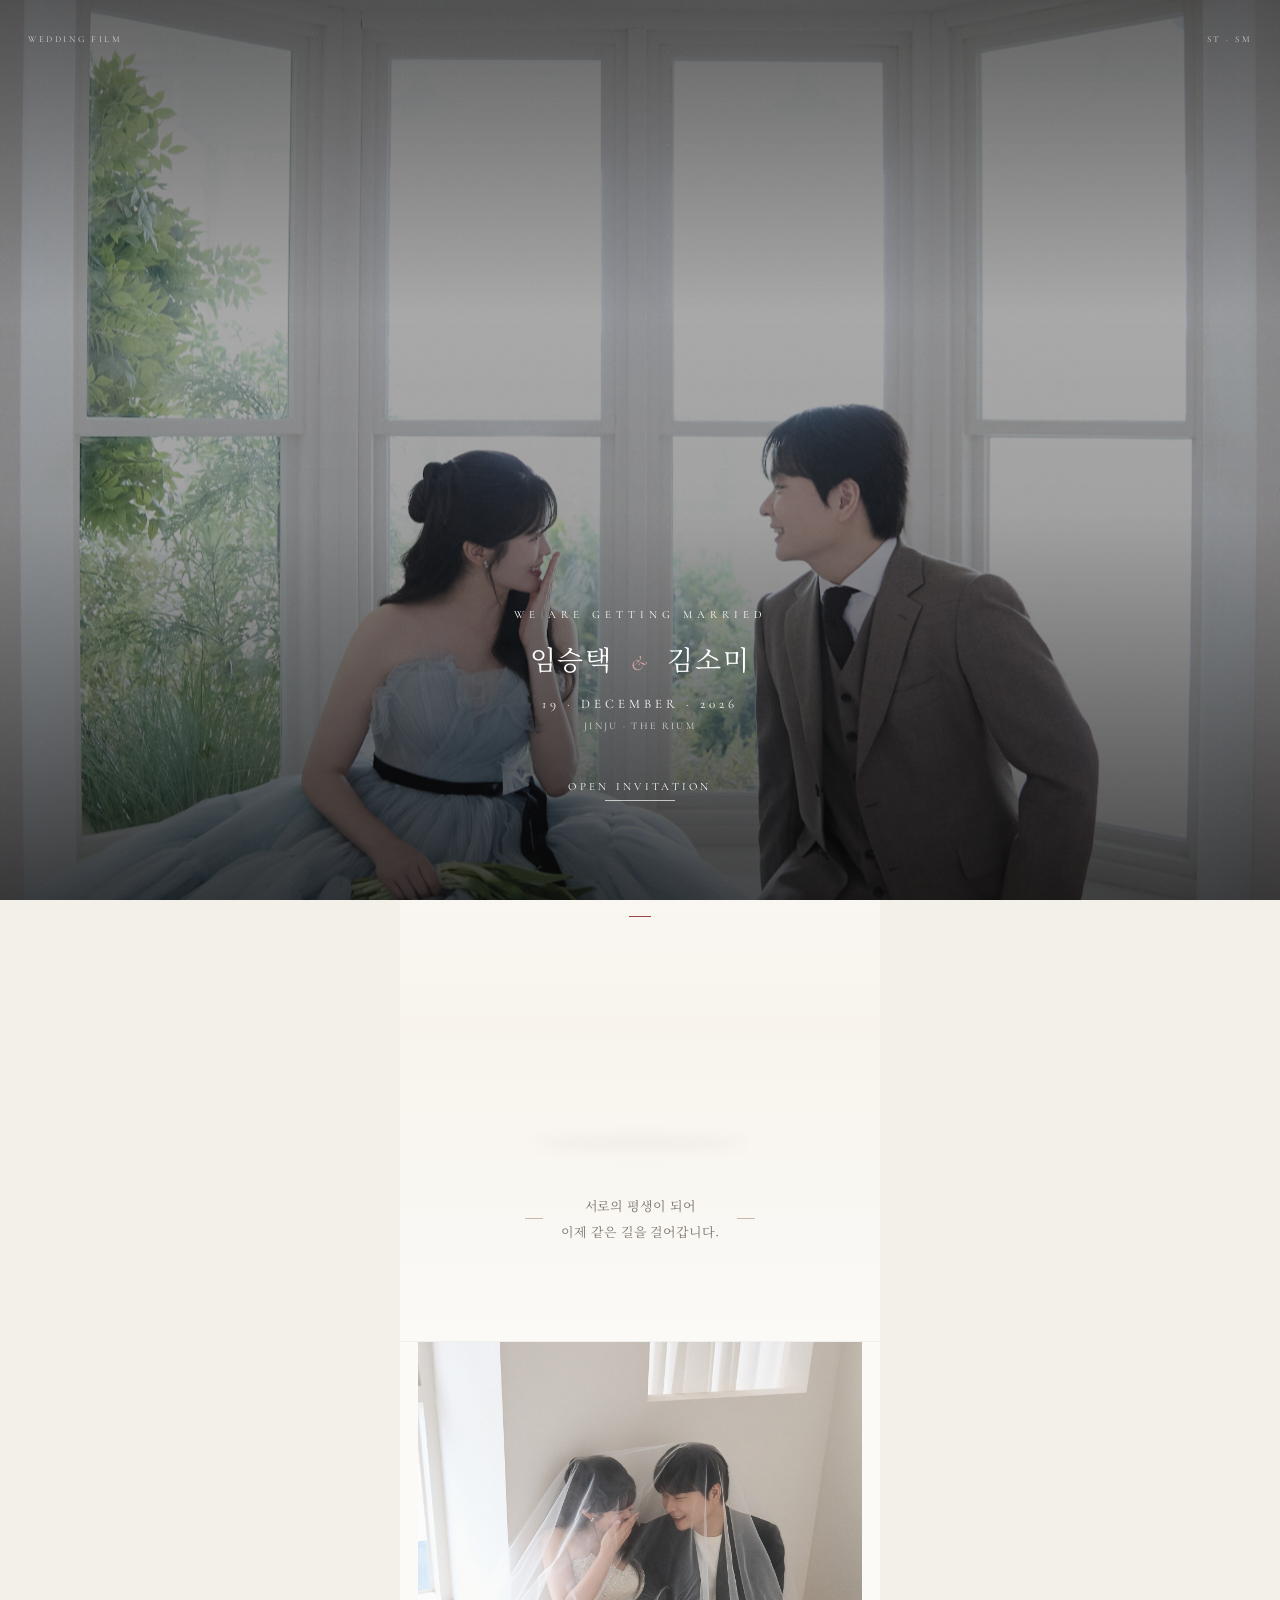
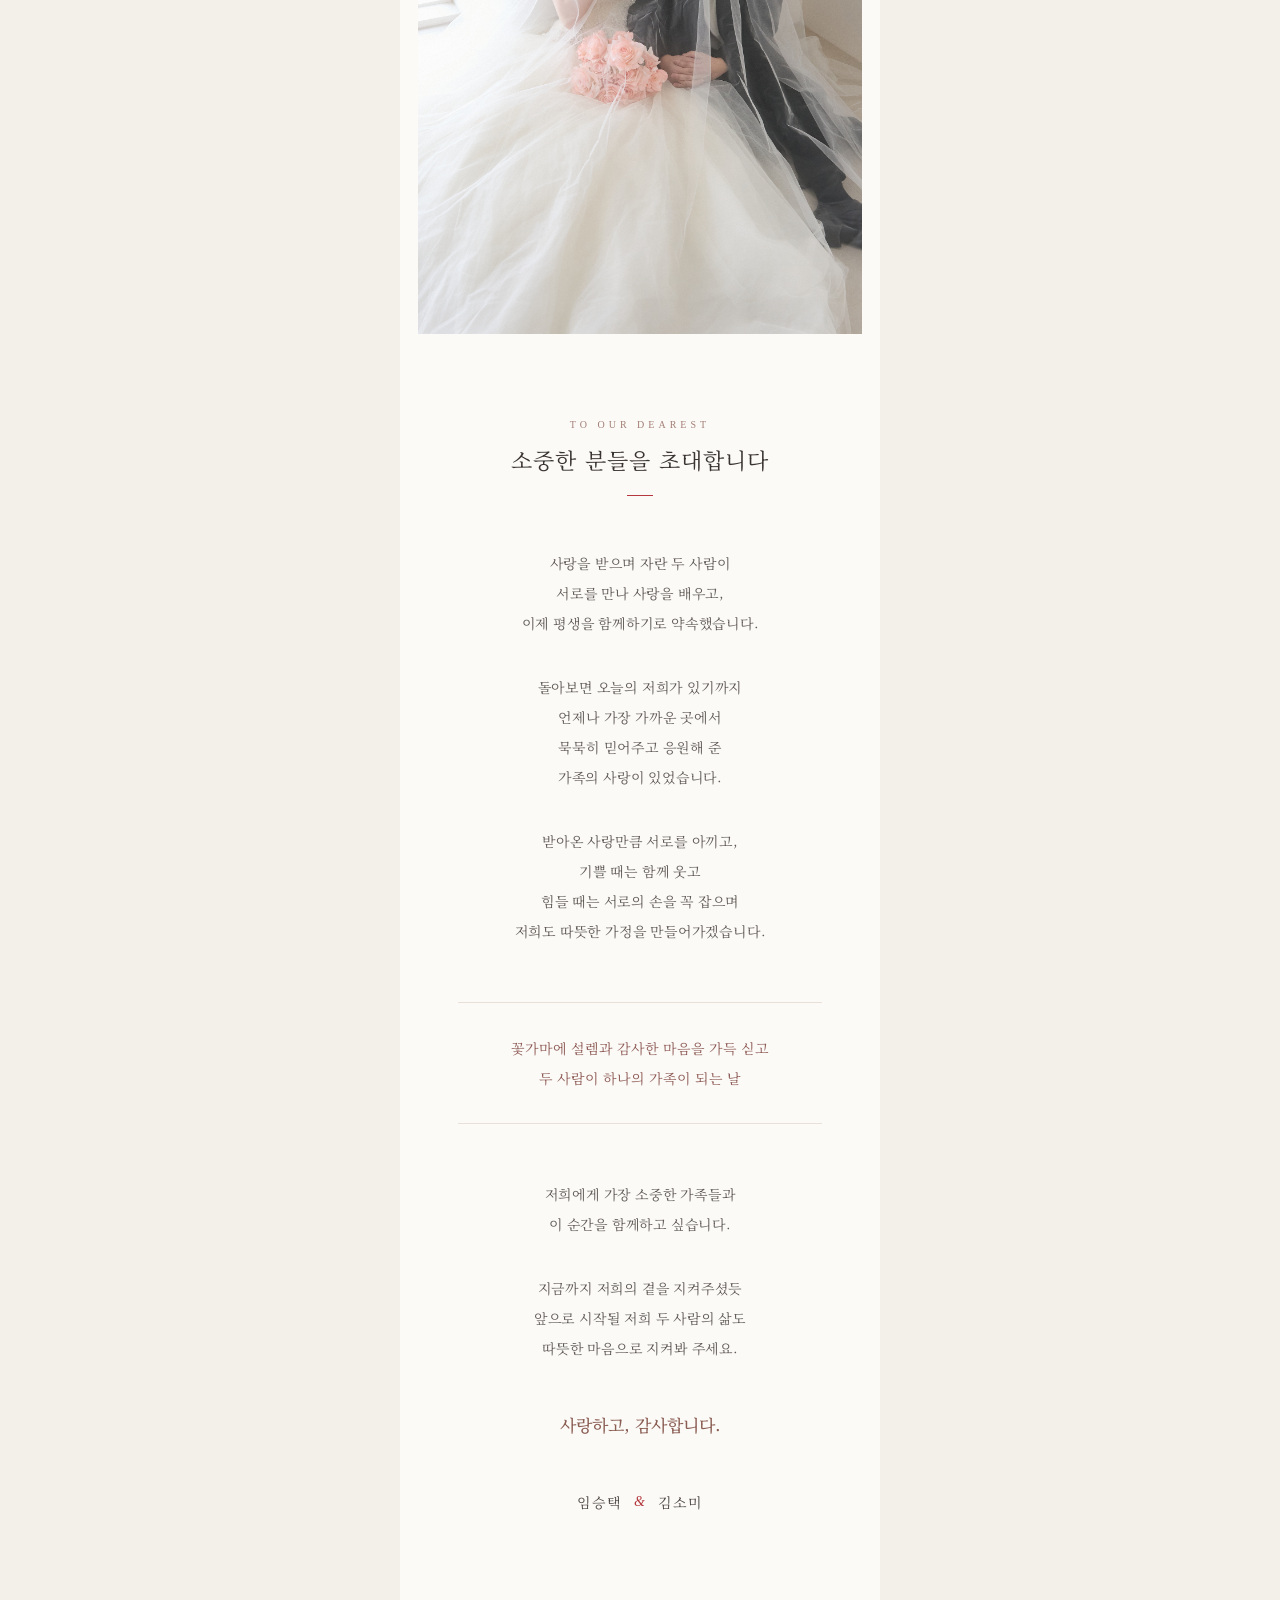
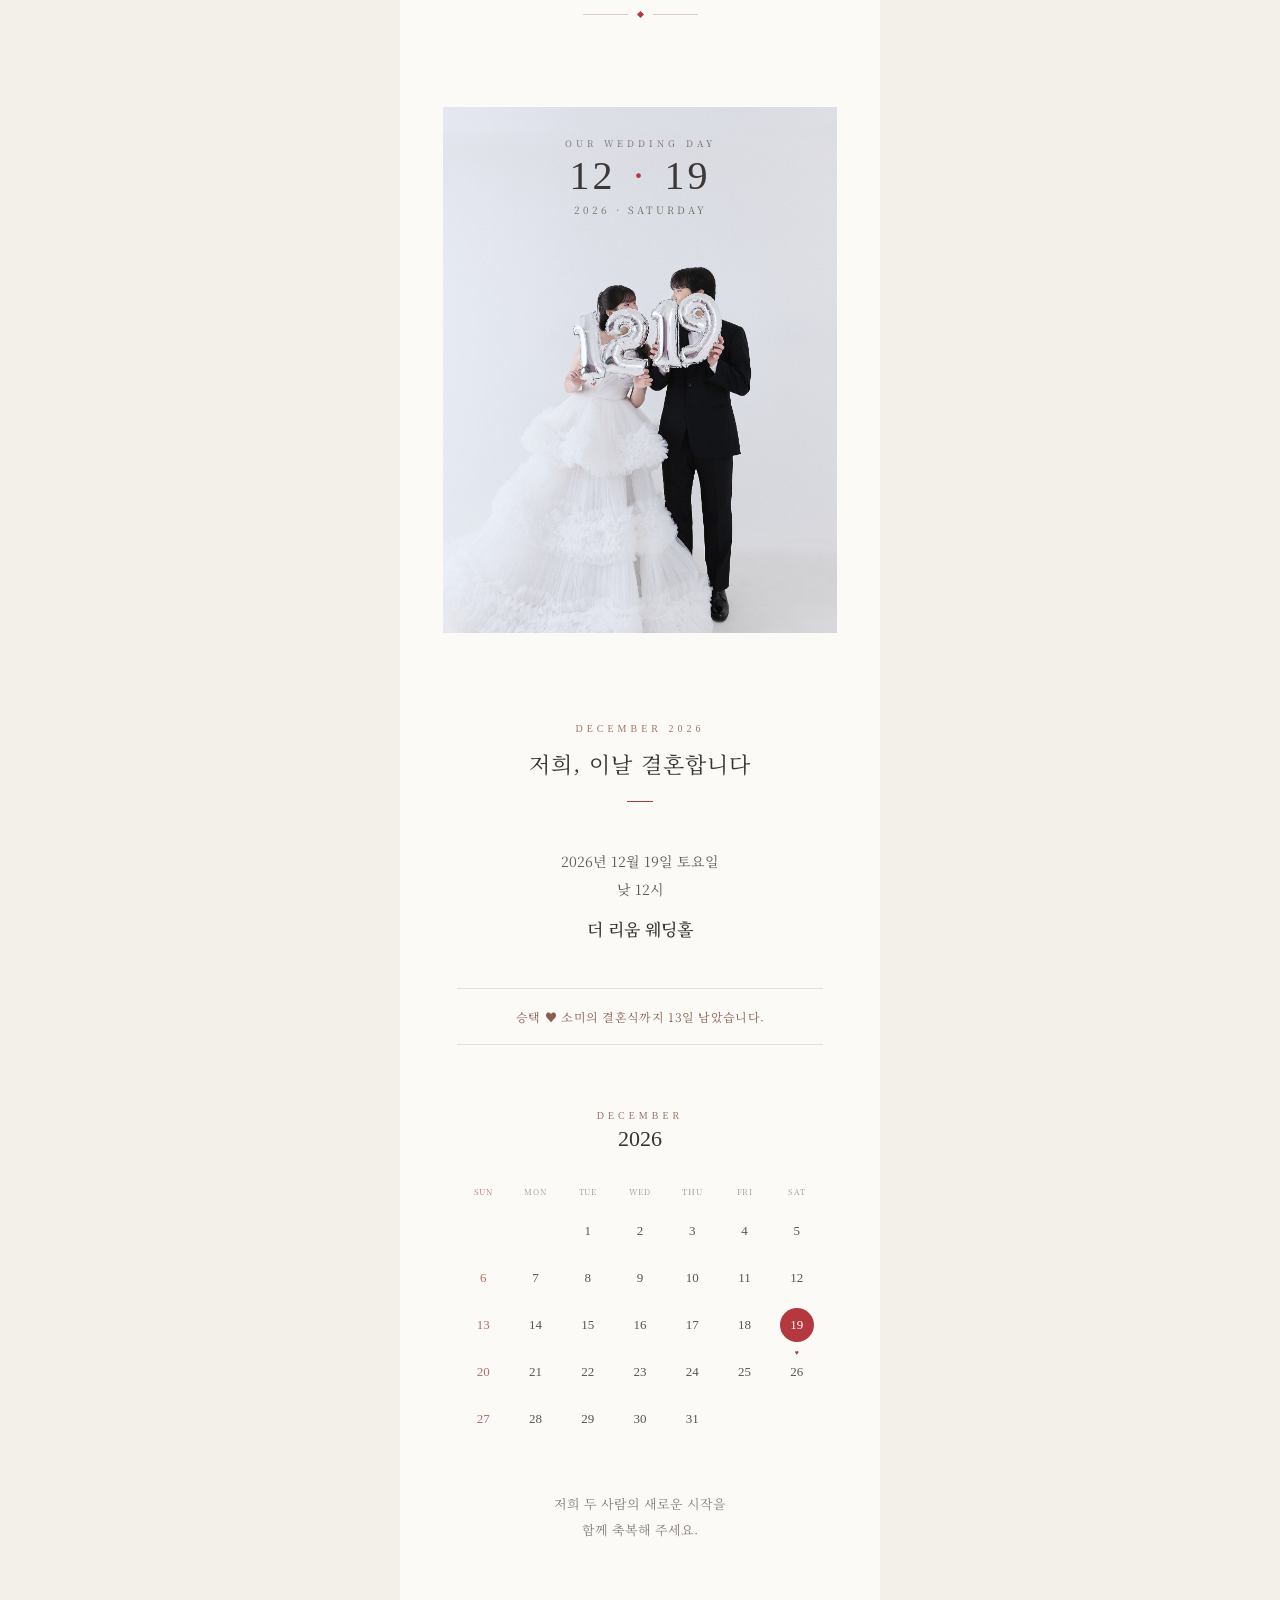
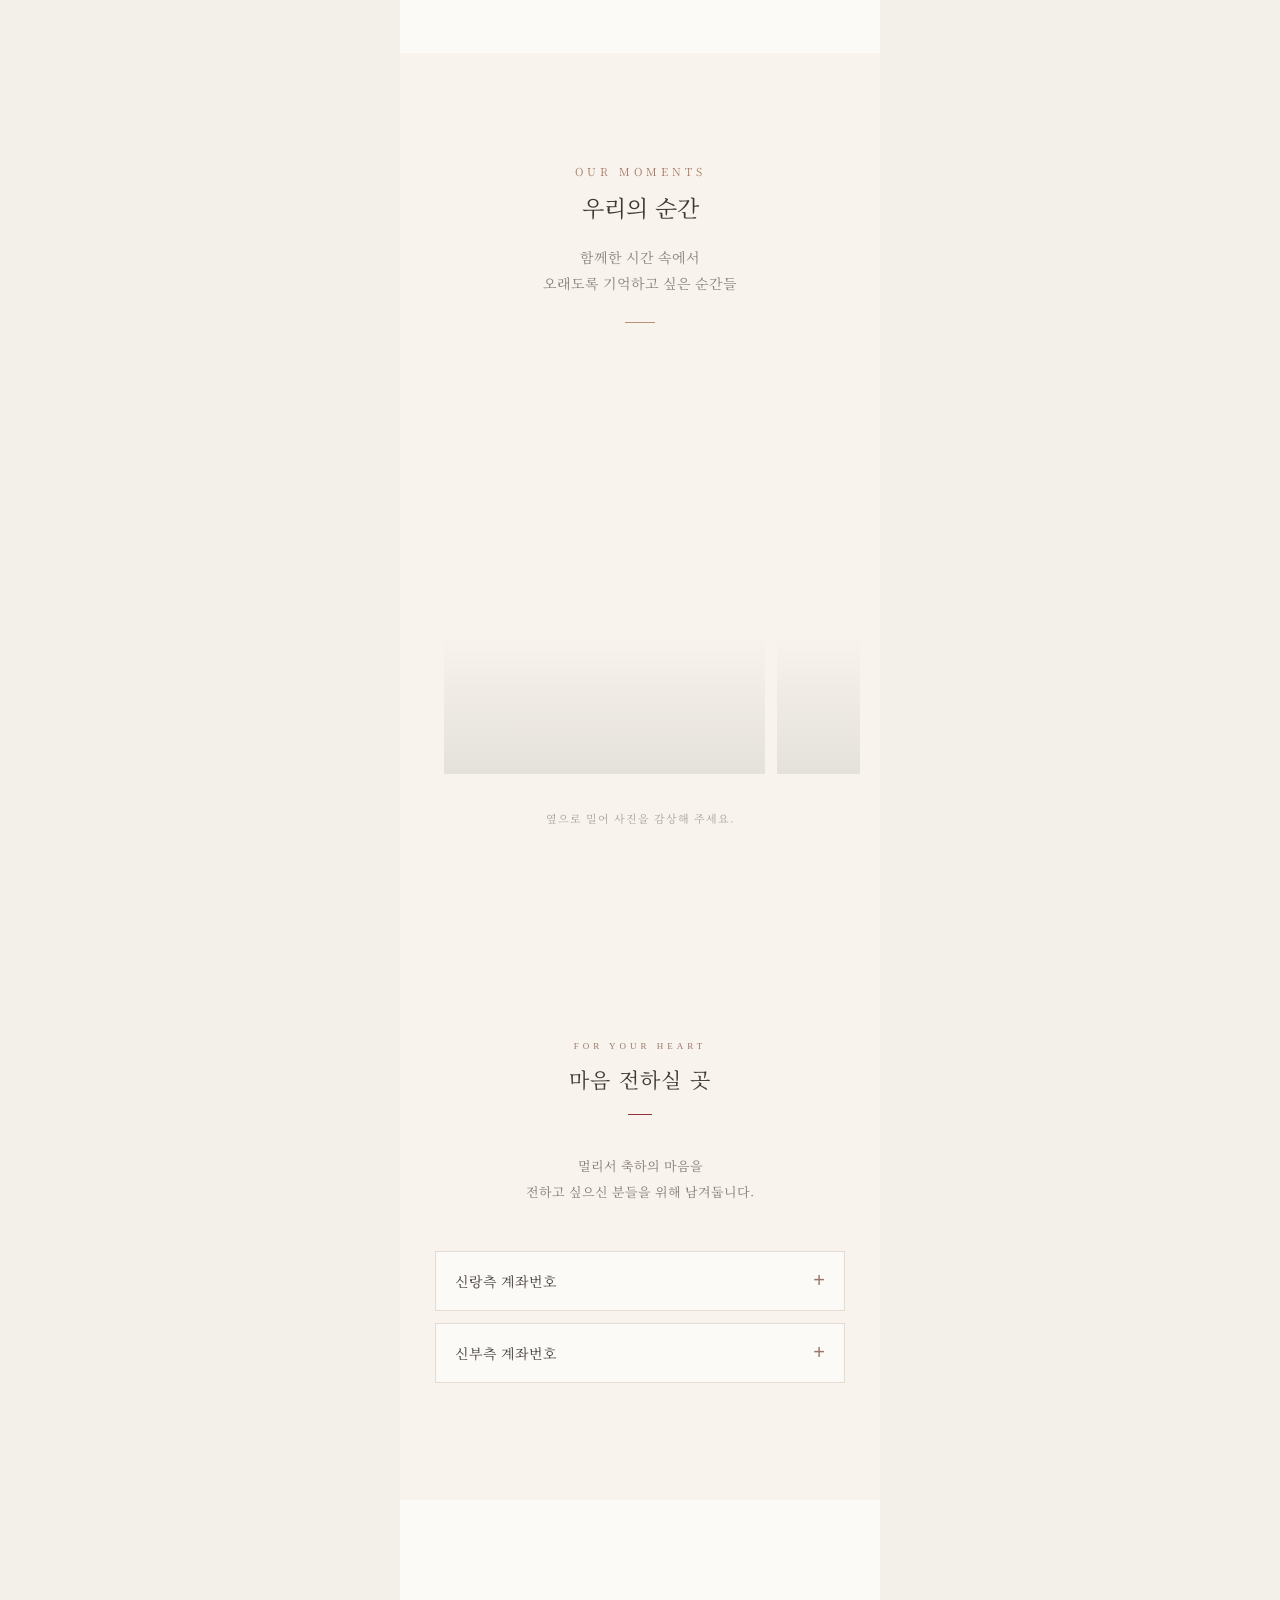
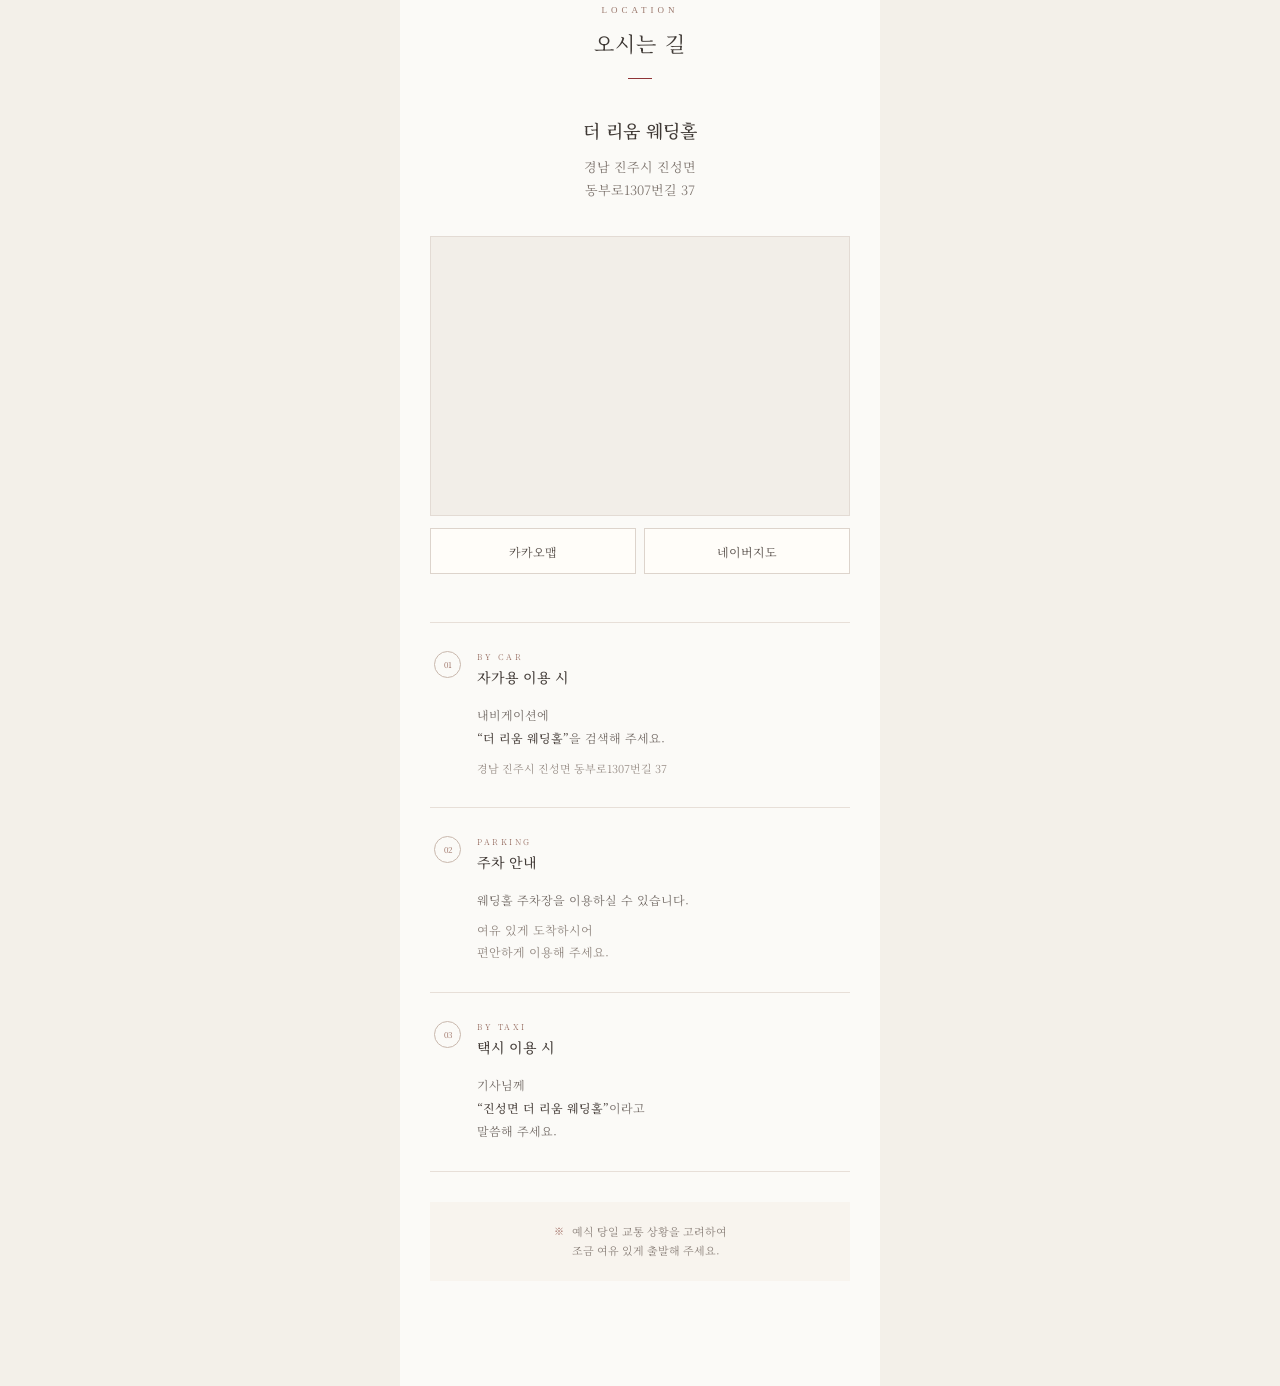
==== index.html @ 75dcf81d "전화번호, 문자 수정" ====
<!DOCTYPE html>
<html lang="ko">

<head>
  <meta charset="UTF-8">
  <meta name="viewport" content="width=device-width, initial-scale=1.0">
  <title>승택 ♥ 소미 결혼합니다</title>
  <link rel="preconnect" href="https://fonts.googleapis.com">
  <link rel="preconnect" href="https://fonts.gstatic.com" crossorigin>

  <link href="https://fonts.googleapis.com/css2?family=Noto+Serif+KR:wght@300;400;500;600&display=swap"
    rel="stylesheet">
  <link rel="stylesheet" href="./css/wedding.css?v=4">
  <link href="https://fonts.googleapis.com/css2?family=Cormorant+Garamond:ital,wght@0,400;1,400&display=swap"
    rel="stylesheet">
  <link rel="stylesheet" href="https://cdnjs.cloudflare.com/ajax/libs/font-awesome/7.0.1/css/all.min.css">

</head>

<body>

  <!-- 인트로 -->
  <!-- 필름 -->
  <div class="wd-film-opening" id="wdFilmOpening">

    <img class="wd-film-photo" src="./images/SON_3317.jpg" alt="임승택 김소미 웨딩사진">


    <div class="wd-film-top">

      <span>WEDDING FILM</span>
      <span>ST · SM</span>

    </div>


    <div class="wd-film-content">

      <p class="wd-film-kicker">
        WE ARE GETTING MARRIED
      </p>

      <h1 class="wd-film-names">
        임승택
        <em>&amp;</em>
        김소미
      </h1>

      <p class="wd-film-date">
        19 · DECEMBER · 2026
      </p>

      <p class="wd-film-place">
        JINJU · THE RIUM
      </p>

      <button class="wd-film-open" id="wdFilmButton" type="button">
        OPEN INVITATION
      </button>

    </div>


    <!-- 버튼 클릭 후 나타나는 엔딩 -->
    <div class="wd-film-ending" aria-hidden="true">

      <span class="wd-film-ending-line"></span>

      <p class="wd-film-ending-eng">
        OUR STORY BEGINS
      </p>

      <p class="wd-film-ending-kor">
        우리의 이야기가 시작됩니다
      </p>

    </div>


    <div class="wd-film-bloom" aria-hidden="true"></div>

    <div class="wd-film-paper-fade" aria-hidden="true"></div>

  </div>


  <!-- 인트로 끝 -->

  <main class="wedding-container">

    <!-- =========================
         메인
    ========================== -->
    <section class="main-section">
      <div class="hero-image">
        <img src="./images/SON_3317.jpg" alt="임승택 김소미 웨딩사진">

        <div class="hero-text">
          <p class="hero-small">WE ARE GETTING MARRIED</p>

          <h1 class="hero-names">
            임승택
            <span>&amp;</span>
            김소미
          </h1>

          <div class="hero-line"></div>
          <p class="hero-date">2026. 12. 19</p>
        </div>

        <div class="hero-scroll">
          <span>SCROLL</span>
          <div class="scroll-line"></div>
        </div>
      </div>

      <div class="hero-info">
        <p class="hero-korean-date">2026년 12월 19일 토요일 낮 12시</p>
        <p class="hero-korean-date">진주 더 리움, 벨리타 홀</p>
      </div>
    </section>

    <!-- =========================
     꽃가마 애니메이션
========================= -->

    <section class="gama-section">

      <div class="gama-heading fade-up">

        <p class="gama-heading-eng">
          A BEAUTIFUL JOURNEY
        </p>

        <h2 class="gama-heading-title">
          꽃가마에 설렘을 싣고
        </h2>

        <div class="gama-title-line"></div>

      </div>


      <div class="gama-stage">

        <div class="gama-runner">

          <div class="gama-bob">

            <svg class="gama-svg" viewBox="0 0 500 210" xmlns="http://www.w3.org/2000/svg" aria-label="백년가약 꽃가마 혼례 행렬">

              <!-- =========================
               百年佳約
          ========================== -->

              <g class="gama-letter">
                <text x="46" y="62">百</text>
                <text x="46" y="84">年</text>
                <text x="46" y="106">佳</text>
                <text x="46" y="128">約</text>
              </g>


              <!-- =========================
               긴 가마채
          ========================== -->

              <path d="M72 142 Q250 138 430 142" class="gama-pole" />


              <!-- =========================
               왼쪽 첫 번째 사람
          ========================== -->

              <g class="gama-person person-one">

                <!-- 모자 -->
                <path d="M92 101
                 Q104 91 116 101
                 Q104 105 92 101Z" class="person-hat" />

                <!-- 얼굴 -->
                <circle cx="104" cy="110" r="9" class="person-face" />

                <!-- 눈 -->
                <circle cx="101" cy="109" r="1.2" class="ink" />
                <circle cx="107" cy="109" r="1.2" class="ink" />

                <!-- 웃는 입 -->
                <path d="M101 113 Q104 116 107 113" class="face-line" />

                <!-- 몸 -->
                <path d="M94 120
                 Q104 115 114 120
                 L117 149
                 L91 149Z" class="person-clothes" />

                <!-- 허리띠 -->
                <path d="M93 136 L115 136" class="person-belt-red" />

                <!-- 팔 -->
                <path d="M94 125 L84 141" class="person-arm" />
                <path d="M114 125 L124 141" class="person-arm" />

                <!-- 다리 -->
                <g class="person-legs">

                  <path d="M98 148 L96 174" class="person-leg leg-a" />

                  <path d="M110 148 L114 174" class="person-leg leg-b" />

                </g>



              </g>


              <!-- =========================
               왼쪽 두 번째 사람
          ========================== -->

              <g class="gama-person person-two">

                <path d="M135 101
                 Q147 91 159 101
                 Q147 105 135 101Z" class="person-hat" />

                <circle cx="147" cy="110" r="9" class="person-face" />

                <circle cx="144" cy="109" r="1.2" class="ink" />
                <circle cx="150" cy="109" r="1.2" class="ink" />

                <path d="M144 113 Q147 116 150 113" class="face-line" />

                <path d="M137 120
                 Q147 115 157 120
                 L160 149
                 L134 149Z" class="person-clothes" />

                <path d="M136 136 L158 136" class="person-belt-blue" />

                <path d="M137 125 L127 141" class="person-arm" />
                <path d="M157 125 L167 141" class="person-arm" />

                <g class="person-legs">

                  <path d="M141 148 L137 174" class="person-leg leg-b" />

                  <path d="M153 148 L157 174" class="person-leg leg-a" />

                </g>

              </g>


              <!-- =========================
               꽃가마
          ========================== -->

              <g class="gama-house">

                <!-- 지붕 윗부분 -->
                <path d="M175 68
                 Q250 42 325 68
                 L311 85
                 H189Z" class="gama-roof-top" />


                <!-- 지붕 꽃 -->
                <circle cx="204" cy="64" r="4" class="roof-flower" />
                <circle cx="226" cy="58" r="4" class="roof-flower" />
                <circle cx="250" cy="56" r="4" class="roof-flower" />
                <circle cx="274" cy="58" r="4" class="roof-flower" />
                <circle cx="296" cy="64" r="4" class="roof-flower" />


                <!-- 처마 -->
                <path d="M166 82
                 Q250 70 334 82
                 L328 97
                 H172Z" class="gama-roof" />


                <!-- 전통 처마 색 -->
                <rect x="180" y="86" width="10" height="13" class="dancheong-red" />
                <rect x="191" y="86" width="10" height="13" class="dancheong-blue" />

                <rect x="202" y="86" width="10" height="13" class="dancheong-red" />
                <rect x="213" y="86" width="10" height="13" class="dancheong-blue" />

                <rect x="224" y="86" width="10" height="13" class="dancheong-red" />
                <rect x="235" y="86" width="10" height="13" class="dancheong-blue" />

                <rect x="246" y="86" width="10" height="13" class="dancheong-red" />
                <rect x="257" y="86" width="10" height="13" class="dancheong-blue" />

                <rect x="268" y="86" width="10" height="13" class="dancheong-red" />
                <rect x="279" y="86" width="10" height="13" class="dancheong-blue" />

                <rect x="290" y="86" width="10" height="13" class="dancheong-red" />
                <rect x="301" y="86" width="10" height="13" class="dancheong-blue" />


                <!-- 본체 -->
                <rect x="182" y="98" width="136" height="67" rx="3" class="gama-body" />


                <!-- 양쪽 기둥 -->
                <rect x="188" y="98" width="10" height="67" class="gama-column" />

                <rect x="302" y="98" width="10" height="67" class="gama-column" />


                <!-- 좌우 창살 -->
                <g class="gama-window-lines">

                  <path d="M203 109 V151" />
                  <path d="M211 109 V151" />
                  <path d="M219 109 V151" />

                  <path d="M281 109 V151" />
                  <path d="M289 109 V151" />
                  <path d="M297 109 V151" />

                  <path d="M201 120 H222" />
                  <path d="M201 133 H222" />

                  <path d="M279 120 H300" />
                  <path d="M279 133 H300" />

                </g>


                <!-- =========================
     신랑 신부가 보이는 창
========================= -->

                <rect x="224" y="104" width="52" height="50" rx="3" class="bride-window" />


                <!-- =========================
     신부 - 왼쪽
========================= -->

                <g class="gama-bride">

                  <!-- 얼굴 -->
                  <circle cx="239" cy="120" r="7" class="bride-face" />

                  <!-- 머리 -->
                  <path d="M232 119
       Q239 107 246 119
       Q239 114 232 119Z" class="bride-hair" />

                  <!-- 눈 -->
                  <circle cx="237" cy="120" r="0.9" class="ink" />
                  <circle cx="241" cy="120" r="0.9" class="ink" />

                  <!-- 미소 -->
                  <path d="M237 124 Q239 126 241 124" class="face-line" />

                  <!-- 한복 -->
                  <path d="M231 132
       Q239 127 247 132
       L249 152
       H229Z" class="bride-hanbok" />

                </g>


                <!-- =========================
     신랑 - 오른쪽
========================= -->

                <g class="gama-groom">

                  <!-- 얼굴 -->
                  <circle cx="261" cy="120" r="7" class="groom-face" />

                  <!-- 머리 -->
                  <path d="M254 118
       Q261 108 268 118
       L267 113
       Q261 108 255 113Z" class="groom-hair" />

                  <!-- 눈 -->
                  <circle cx="259" cy="120" r="0.9" class="ink" />
                  <circle cx="263" cy="120" r="0.9" class="ink" />

                  <!-- 미소 -->
                  <path d="M259 124 Q261 126 263 124" class="face-line" />

                  <!-- 한복 -->
                  <path d="M253 132
       Q261 127 269 132
       L271 152
       H251Z" class="groom-hanbok" />

                </g>


                <!-- 장식 -->
                <circle cx="190" cy="155" r="3" class="gama-decoration" />
                <circle cx="310" cy="155" r="3" class="gama-decoration" />


                <!-- 밑 받침 -->
                <rect x="174" y="163" width="152" height="7" rx="3" class="gama-base" />

              </g>


              <!-- =========================
               오른쪽 두 번째 사람
          ========================== -->

              <g class="gama-person person-three">

                <path d="M341 101
                 Q353 91 365 101
                 Q353 105 341 101Z" class="person-hat" />

                <circle cx="353" cy="110" r="9" class="person-face" />

                <circle cx="350" cy="109" r="1.2" class="ink" />
                <circle cx="356" cy="109" r="1.2" class="ink" />

                <path d="M350 113 Q353 116 356 113" class="face-line" />

                <path d="M343 120
                 Q353 115 363 120
                 L366 149
                 L340 149Z" class="person-clothes" />

                <path d="M342 136 L364 136" class="person-belt-blue" />

                <path d="M343 125 L333 141" class="person-arm" />
                <path d="M363 125 L373 141" class="person-arm" />

                <g class="person-legs">

                  <path d="M347 148 L343 174" class="person-leg leg-a" />

                  <path d="M359 148 L363 174" class="person-leg leg-b" />

                </g>

              </g>


              <!-- =========================
               오른쪽 첫 번째 사람
          ========================== -->

              <g class="gama-person person-four">

                <path d="M384 101
                 Q396 91 408 101
                 Q396 105 384 101Z" class="person-hat" />

                <circle cx="396" cy="110" r="9" class="person-face" />

                <circle cx="393" cy="109" r="1.2" class="ink" />
                <circle cx="399" cy="109" r="1.2" class="ink" />

                <path d="M393 113 Q396 116 399 113" class="face-line" />

                <path d="M386 120
                 Q396 115 406 120
                 L409 149
                 L383 149Z" class="person-clothes" />

                <path d="M385 136 L407 136" class="person-belt-red" />

                <path d="M386 125 L376 141" class="person-arm" />
                <path d="M406 125 L416 141" class="person-arm" />

                <g class="person-legs">

                  <path d="M390 148 L387 174" class="person-leg leg-b" />

                  <path d="M402 148 L406 174" class="person-leg leg-a" />

                </g>

              </g>


              <!-- 작은 꽃잎 -->

              <g class="gama-petals">

                <path d="M155 62
                 Q160 55 164 62
                 Q160 68 155 62" />

                <path d="M346 55
                 Q351 48 355 55
                 Q351 61 346 55" />

                <path d="M371 76
                 Q376 69 380 76
                 Q376 82 371 76" />

              </g>

            </svg>

          </div>

        </div>

      </div>


      <div class="gama-ending fade-up">

        <span></span>

        <p>
          서로의 평생이 되어<br>
          이제 같은 길을 걸어갑니다.
        </p>

        <span></span>

      </div>

    </section>

    <!-- =========================
         초대글
    ========================== -->
    <section class="invitation-section">
      <div class="invitation-photo fade-up">
        <img src="./images/SON_3166.jpg" alt="임승택 김소미 웨딩사진" loading="lazy" decoding="async">
      </div>

      <div class="invitation-content fade-up">
        <p class="invitation-eng">TO OUR DEAREST</p>
        <h2 class="invitation-title">소중한 분들을 초대합니다</h2>
        <div class="invitation-red-line"></div>

        <p class="invitation-text">
          사랑을 받으며 자란 두 사람이<br>
          서로를 만나 사랑을 배우고,<br>
          이제 평생을 함께하기로 약속했습니다.
        </p>

        <p class="invitation-text">
          돌아보면 오늘의 저희가 있기까지<br>
          언제나 가장 가까운 곳에서<br>
          묵묵히 믿어주고 응원해 준<br>
          가족의 사랑이 있었습니다.
        </p>

        <p class="invitation-text">
          받아온 사랑만큼 서로를 아끼고,<br>
          기쁠 때는 함께 웃고<br>
          힘들 때는 서로의 손을 꼭 잡으며<br>
          저희도 따뜻한 가정을 만들어가겠습니다.
        </p>

        <div class="invitation-quote">
          꽃가마에 설렘과 감사한 마음을 가득 싣고<br>
          두 사람이 하나의 가족이 되는 날
        </div>

        <p class="invitation-text">
          저희에게 가장 소중한 가족들과<br>
          이 순간을 함께하고 싶습니다.
        </p>

        <p class="invitation-text">
          지금까지 저희의 곁을 지켜주셨듯<br>
          앞으로 시작될 저희 두 사람의 삶도<br>
          따뜻한 마음으로 지켜봐 주세요.
        </p>

        <p class="invitation-thanks">사랑하고, 감사합니다.</p>

        <div class="invitation-names">
          <span>임승택</span>
          <span class="name-and">&amp;</span>
          <span>김소미</span>
        </div>
      </div>
    </section>


    <!-- invitation-section 끝 -->


    <div class="section-divider">
      <span></span>
      <i></i>
      <span></span>
    </div>




    <!-- =========================
         Wedding Day
    ========================== -->
    <section class="wedding-day-section">
      <div class="wedding-day-visual fade-up">
        <img src="./images/day.jpg" alt="2026년 12월 19일 웨딩사진" loading="lazy" decoding="async">

        <div class="wedding-day-overlay">
          <p class="wedding-day-kicker">OUR WEDDING DAY</p>
          <h2 class="wedding-day-big-date">12 <span>·</span> 19</h2>
          <p class="wedding-day-year">2026 · SATURDAY</p>
        </div>
      </div>

      <div class="wedding-day-content fade-up">
        <p class="wedding-day-small">DECEMBER 2026</p>
        <h2 class="wedding-day-title">저희, 이날 결혼합니다</h2>
        <div class="wedding-day-red-line"></div>

        <div class="wedding-day-info">
          <p class="wedding-day-date-text">2026년 12월 19일 토요일</p>
          <p class="wedding-day-time">낮 12시</p>
          <p class="wedding-day-place">더 리움 웨딩홀</p>
        </div>

        <div class="dday-box">
          <p id="dday"></p>
        </div>

        <div class="calendar">
          <div class="calendar-header">
            <span>DECEMBER</span>
            <strong>2026</strong>
          </div>

          <div class="calendar-grid calendar-days">
            <span>SUN</span>
            <span>MON</span>
            <span>TUE</span>
            <span>WED</span>
            <span>THU</span>
            <span>FRI</span>
            <span>SAT</span>
          </div>

          <div class="calendar-grid calendar-dates">
            <span></span>
            <span></span>
            <span>1</span><span>2</span><span>3</span><span>4</span><span>5</span>
            <span
              class="sunday">6</span><span>7</span><span>8</span><span>9</span><span>10</span><span>11</span><span>12</span>
            <span class="sunday">13</span><span>14</span><span>15</span><span>16</span><span>17</span><span>18</span>
            <span class="wedding-calendar-date">19<small>♥</small></span>
            <span
              class="sunday">20</span><span>21</span><span>22</span><span>23</span><span>24</span><span>25</span><span>26</span>
            <span class="sunday">27</span><span>28</span><span>29</span><span>30</span><span>31</span>
          </div>
        </div>

        <p class="calendar-message">
          저희 두 사람의 새로운 시작을<br>
          함께 축복해 주세요.
        </p>
      </div>
    </section>

    <!-- =========================
         Wedding Gallery
    ========================== -->
    <section class="gallery-section">

      <div class="gallery-inner fade-up">

        <p class="section-small-title">
          OUR MOMENTS
        </p>

        <h2 class="section-title">
          우리의 순간
        </h2>

        <p class="gallery-description">
          함께한 시간 속에서<br>
          오래도록 기억하고 싶은 순간들
        </p>

        <div class="invitation-line"></div>


        <!-- 가로 슬라이드 -->
        <div class="gallery-slider">

          <button type="button" class="gallery-item" data-image="./images/SON_2279.jpg">
            <img loading="lazy" decoding="async" src="./images/SON_2279.jpg" alt="승택과 소미 웨딩사진">
          </button>


          <button type="button" class="gallery-item" data-image="./images/SON_1951.jpg">
            <img loading="lazy" decoding="async" src="./images/SON_1951.jpg" alt="승택과 소미 웨딩사진">
          </button>


          <button type="button" class="gallery-item" data-image="./images/SON_2105.jpg">
            <img loading="lazy" decoding="async" src="./images/SON_2105.jpg" alt="승택과 소미 웨딩사진">
          </button>


          <button type="button" class="gallery-item" data-image="./images/SON_2213.jpg">
            <img loading="lazy" decoding="async" src="./images/SON_2213.jpg" alt="승택과 소미 웨딩사진">
          </button>


          <button type="button" class="gallery-item" data-image="./images/SON_2542.jpg">
            <img loading="lazy" decoding="async" src="./images/SON_2542.jpg" alt="승택과 소미 웨딩사진">
          </button>


          <button type="button" class="gallery-item" data-image="./images/SON_2055.jpg">
            <img loading="lazy" decoding="async" src="./images/SON_2055.jpg" alt="승택과 소미 웨딩사진">
          </button>

          <button type="button" class="gallery-item" data-image="./images/SON_2745.jpg">
            <img loading="lazy" decoding="async" src="./images/SON_2745.jpg" alt="승택과 소미 웨딩사진">
          </button>

          <button type="button" class="gallery-item" data-image="./images/SON_2832.jpg">
            <img loading="lazy" decoding="async" src="./images/SON_2832.jpg" alt="승택과 소미 웨딩사진">
          </button>

          <button type="button" class="gallery-item" data-image="./images/SON_3015.jpg">
            <img loading="lazy" decoding="async" src="./images/SON_3015.jpg" alt="승택과 소미 웨딩사진">
          </button>

          <button type="button" class="gallery-item" data-image="./images/SON_3082.jpg">
            <img loading="lazy" decoding="async" src="./images/SON_3082.jpg" alt="승택과 소미 웨딩사진">
          </button>

          <button type="button" class="gallery-item" data-image="./images/SON_3103.jpg">
            <img loading="lazy" decoding="async" src="./images/SON_3103.jpg" alt="승택과 소미 웨딩사진">
          </button>

          <button type="button" class="gallery-item" data-image="./images/SON_3216.jpg">
            <img loading="lazy" decoding="async" src="./images/SON_3216.jpg" alt="승택과 소미 웨딩사진">
          </button>

          <button type="button" class="gallery-item" data-image="./images/SON_3273.jpg">
            <img loading="lazy" decoding="async" src="./images/SON_3273.jpg" alt="승택과 소미 웨딩사진">
          </button>

          <button type="button" class="gallery-item" data-image="./images/SON_3317.jpg">
            <img loading="lazy" decoding="async" src="./images/SON_3317.jpg" alt="승택과 소미 웨딩사진">
          </button>

          <button type="button" class="gallery-item" data-image="./images/SON_3513.jpg">
            <img loading="lazy" decoding="async" src="./images/SON_3513.jpg" alt="승택과 소미 웨딩사진">
          </button>

          <button type="button" class="gallery-item" data-image="./images/SON_3559.jpg">
            <img loading="lazy" decoding="async" src="./images/SON_3559.jpg" alt="승택과 소미 웨딩사진">
          </button>

          <button type="button" class="gallery-item" data-image="./images/SON_3620.jpg">
            <img loading="lazy" decoding="async" src="./images/SON_3620.jpg" alt="승택과 소미 웨딩사진">
          </button>

          <button type="button" class="gallery-item" data-image="./images/SON_3651.jpg">
            <img loading="lazy" decoding="async" src="./images/SON_3651.jpg" alt="승택과 소미 웨딩사진">
          </button>

          <button type="button" class="gallery-item" data-image="./images/SON_3756.jpg">
            <img loading="lazy" decoding="async" src="./images/SON_3756.jpg" alt="승택과 소미 웨딩사진">
          </button>


          <!-- 사진 추가할 때 여기 계속 추가 -->

        </div>


        <p class="gallery-guide">
          옆으로 밀어 사진을 감상해 주세요.
        </p>

      </div>

    </section>

    <!-- 사진 전체화면 -->
    <div class="gallery-modal" id="galleryModal">
      <button class="modal-close" id="modalClose" type="button">×</button>
      <button class="modal-arrow modal-prev" id="modalPrev" type="button">‹</button>
      <img id="modalImage" src="" alt="웨딩사진 크게 보기">
      <button class="modal-arrow modal-next" id="modalNext" type="button">›</button>
      <p class="modal-count" id="modalCount"></p>
    </div>

    <!-- =========================
     마음 전하실 곳
========================= -->

    <section class="account-section">

      <div class="account-inner fade-up">

        <p class="account-eng">
          FOR YOUR HEART
        </p>

        <h2 class="account-title">
          마음 전하실 곳
        </h2>

        <div class="account-line"></div>

        <p class="account-description">
          멀리서 축하의 마음을 <br>
          전하고
          싶으신 분들을 위해 남겨둡니다.
        </p>


        <!-- 신랑측 -->
        <div class="account-group">

          <button type="button" class="account-toggle">
            <span>신랑측 계좌번호</span>
            <span class="account-arrow">+</span>
          </button>


          <div class="account-content">

            <!-- 신랑 -->
            <div class="account-row">

              <!-- 첫 번째 줄 -->
              <div class="account-person">

                <div class="person-info">

                  <span class="account-relation">
                    신랑
                  </span>

                  <strong>
                    임승택
                  </strong>

                </div>


                <div class="name-contact">

                  <a href="tel:01012345678" class="name-contact-btn" aria-label="전화하기">
                    <i class="fa-solid fa-phone"></i>
                  </a>

                  <a href="sms:01012345678" class="name-contact-btn" aria-label="문자 보내기">
                    <i class="fa-regular fa-envelope"></i>
                  </a>

                </div>

              </div>


              <!-- 두 번째 줄 -->
              <div class="account-number">

                <span>
                  농협 352-0670-5083-13
                </span>

                <button type="button" class="copy-account" data-account="352-0670-5083-13">
                  복사
                </button>

              </div>

            </div>


            <!-- 신랑 아버지 -->
            <div class="account-row">

              <!-- 첫 번째 줄 -->
              <div class="account-person">

                <div class="person-info">

                  <span class="account-relation">
                    신랑 아버지
                  </span>

                  <strong>
                    임종만
                  </strong>

                </div>


                <div class="name-contact">

                  <a href="tel:01063218893" class="name-contact-btn" aria-label="전화하기">
                    <i class="fa-solid fa-phone"></i>
                  </a>

                  <a href="sms:01063218893" class="name-contact-btn" aria-label="문자 보내기">
                    <i class="fa-regular fa-envelope"></i>
                  </a>

                </div>

              </div>


              <!-- 두 번째 줄 -->
              <div class="account-number">

                <span>
                  국민은행 844001-01-074052
                </span>

                <button type="button" class="copy-account" data-account="844001-01-074052">
                  복사
                </button>

              </div>

            </div>

            <!-- 신랑 어머니 -->
            <div class="account-row">

              <!-- 첫 번째 줄 -->
              <div class="account-person">

                <div class="person-info">

                  <span class="account-relation">
                    신랑 어머니
                  </span>

                  <strong>
                    최선임
                  </strong>

                </div>


                <div class="name-contact">

                  <a href="tel:01063218893" class="name-contact-btn" aria-label="전화하기">
                    <i class="fa-solid fa-phone"></i>
                  </a>

                  <a href="sms:01063218893" class="name-contact-btn" aria-label="문자 보내기">
                    <i class="fa-regular fa-envelope"></i>
                  </a>

                </div>

              </div>


              <!-- 두 번째 줄 -->
              <div class="account-number">

                <span>
                  농협 82113-52-041441
                </span>

                <button type="button" class="copy-account" data-account="82113-52-041441">
                  복사
                </button>

              </div>

            </div>

          </div>

        </div>


        <!-- 신부측 -->
        <div class="account-group">

          <button type="button" class="account-toggle">
            <span>신부측 계좌번호</span>
            <span class="account-arrow">+</span>
          </button>


          <div class="account-content">

            <!-- 신부 -->
            <div class="account-row">

              <!-- 첫 번째 줄 -->
              <div class="account-person">

                <div class="person-info">

                  <span class="account-relation">
                    신부
                  </span>

                  <strong>
                    김소미
                  </strong>

                </div>


                <div class="name-contact">

                  <a href="tel:01063218893" class="name-contact-btn" aria-label="전화하기">
                    <i class="fa-solid fa-phone"></i>
                  </a>

                  <a href="sms:01063218893" class="name-contact-btn" aria-label="문자 보내기">
                    <i class="fa-regular fa-envelope"></i>
                  </a>

                </div>

              </div>


              <!-- 두 번째 줄 -->
              <div class="account-number">

                <span>
                  국민은행 99700447856
                </span>

                <button type="button" class="copy-account" data-account="99700447856">
                  복사
                </button>

              </div>

            </div>


            <!-- 신부 아버지 -->
            <div class="account-row">

              <!-- 첫 번째 줄 -->
              <div class="account-person">

                <div class="person-info">

                  <span class="account-relation">
                    신부 아버지
                  </span>

                  <strong>
                    김남추
                  </strong>

                </div>


                <div class="name-contact">

                  <a href="tel:01063218893" class="name-contact-btn" aria-label="전화하기">
                    <i class="fa-solid fa-phone"></i>
                  </a>

                  <a href="sms:01063218893" class="name-contact-btn" aria-label="문자 보내기">
                    <i class="fa-regular fa-envelope"></i>
                  </a>

                </div>

              </div>


              <!-- 두 번째 줄 -->
              <div class="account-number">

                <span>
                  농협 897-02-181961
                </span>

                <button type="button" class="copy-account" data-account="897-02-181961">
                  복사
                </button>

              </div>

            </div>

            <!-- 신부 어머니 -->
            <div class="account-row">

              <!-- 첫 번째 줄 -->
              <div class="account-person">

                <div class="person-info">

                  <span class="account-relation">
                    신부 어머니
                  </span>

                  <strong>
                    권혜정
                  </strong>

                </div>


                <div class="name-contact">

                  <a href="tel:01063218893" class="name-contact-btn" aria-label="전화하기">
                    <i class="fa-solid fa-phone"></i>
                  </a>

                  <a href="sms:01063218893" class="name-contact-btn" aria-label="문자 보내기">
                    <i class="fa-regular fa-envelope"></i>
                  </a>

                </div>

              </div>


              <!-- 두 번째 줄 -->
              <div class="account-number">

                <span>
                  농협 805-02-151983
                </span>

                <button type="button" class="copy-account" data-account="99700447856">
                  복사
                </button>

              </div>

            </div>

          </div>

        </div>

      </div>

    </section>



    <!-- =========================
     오시는 길
========================= -->

    <section class="location-section">

      <div class="location-inner fade-up">

        <p class="location-eng">
          LOCATION
        </p>

        <h2 class="location-title">
          오시는 길
        </h2>

        <div class="location-line"></div>


        <div class="location-info">

          <h3>
            더 리움 웨딩홀
          </h3>

          <p class="location-address">
            경남 진주시 진성면<br>
            동부로1307번길 37
          </p>

        </div>


        <!-- 진짜 카카오 지도 -->
        <div id="weddingMap"></div>


        <!-- 실제 지도 -->

        <div class="map-buttons">

          <a href="https://map.kakao.com/?q=더%20리움%20웨딩홀" target="_blank" rel="noopener noreferrer" class="map-button">
            카카오맵
          </a>

          <a href="https://map.naver.com/p/search/더%20리움%20웨딩홀" target="_blank" rel="noopener noreferrer"
            class="map-button">
            네이버지도
          </a>

        </div>

        <!-- =========================
     교통 / 주차 안내
========================= -->

        <div class="transport-guide">

          <!-- 자가용 -->
          <div class="transport-item">

            <div class="transport-label">
              <span class="transport-number">01</span>

              <div>
                <p class="transport-eng">BY CAR</p>
                <h3>자가용 이용 시</h3>
              </div>
            </div>

            <div class="transport-content">
              <p>
                내비게이션에<br>
                <strong>“더 리움 웨딩홀”</strong>을 검색해 주세요.
              </p>

              <p class="transport-address">
                경남 진주시 진성면 동부로1307번길 37
              </p>
            </div>

          </div>


          <!-- 주차 -->
          <div class="transport-item">

            <div class="transport-label">
              <span class="transport-number">02</span>

              <div>
                <p class="transport-eng">PARKING</p>
                <h3>주차 안내</h3>
              </div>
            </div>

            <div class="transport-content">
              <p>
                웨딩홀 주차장을 이용하실 수 있습니다.
              </p>

              <p class="transport-sub">
                여유 있게 도착하시어<br>
                편안하게 이용해 주세요.
              </p>
            </div>

          </div>


          <!-- 택시 -->
          <div class="transport-item">

            <div class="transport-label">
              <span class="transport-number">03</span>

              <div>
                <p class="transport-eng">BY TAXI</p>
                <h3>택시 이용 시</h3>
              </div>
            </div>

            <div class="transport-content">
              <p>
                기사님께<br>
                <strong>“진성면 더 리움 웨딩홀”</strong>이라고<br>
                말씀해 주세요.
              </p>
            </div>

          </div>

        </div>


        <!-- 안내 문구 -->
        <div class="location-notice">

          <span class="notice-mark">※</span>

          <p>
            예식 당일 교통 상황을 고려하여<br>
            조금 여유 있게 출발해 주세요.
          </p>

        </div>



      </div>

    </section>

  </main>

  <script
    src="https://dapi.kakao.com/v2/maps/sdk.js?appkey=15ecde882a222aec97e8e3a4cce642f4&libraries=services"></script>
  <script src="./js/wedding.js?v=4"></script>
</body>

</html>
---- css/wedding.css ----
* {
  margin: 0;
  padding: 0;
  box-sizing: border-box;
}

body {
  background-color: #f3f0e9;
  color: #333;
  font-family: "Noto Serif KR", serif;
  -webkit-text-size-adjust: 100%;
  text-size-adjust: 100%;
  overflow-x: hidden;
}

.wedding-container {
  width: 100%;
  max-width: 480px;
  margin: 0 auto;
  background-color: #fffdf8;
  min-height: 100vh;
}

/* =========================
   MAIN HERO
========================= */

.main-section {
  width: 100%;
  /* min-height: 100vh; */

  background-color: #fbfaf7;

  text-align: center;
}


/* =========================
   메인 사진
========================= */

.hero-image {
  width: 100%;

  position: relative;

  overflow: hidden;

  background-color: #eee9e1;
}

.hero-image img {
  width: 100%;
  height: auto;

  display: block;
}


/* =========================
   사진 위 글씨
========================= */

.hero-text {
  position: absolute;

  top: 55px;
  left: 0;

  width: 100%;

  padding: 0 30px;

  text-align: center;

  animation: heroFade 1.8s ease forwards;
}

.hero-small {
  margin-bottom: 17px;

  font-size: 9px;

  letter-spacing: 4px;

  color: rgba(50, 45, 42, 0.65);
}

.hero-names {
  display: flex;

  justify-content: center;
  align-items: center;

  gap: 12px;

  font-size: 25px;

  font-weight: 400;

  letter-spacing: 2px;

  color: #37322f;
}

.hero-names span {
  font-family: Georgia, serif;

  font-size: 18px;

  font-style: italic;

  color: #b5383e;
}

.hero-line {
  width: 24px;
  height: 1px;

  margin: 18px auto;

  background-color: #b5383e;
}

.hero-date {
  font-size: 12px;

  letter-spacing: 4px;

  color: #625b56;
}


/* =========================
   Scroll 표시
========================= */

.hero-scroll {
  position: absolute;

  bottom: 27px;
  left: 50%;

  transform: translateX(-50%);

  display: flex;
  flex-direction: column;

  align-items: center;

  gap: 8px;
}

.hero-scroll span {
  font-size: 8px;

  letter-spacing: 3px;

  color: rgba(255, 255, 255, 0.9);

  text-shadow: 0 1px 4px rgba(0, 0, 0, 0.2);
}

.scroll-line {
  width: 1px;
  height: 28px;

  background-color: rgba(255, 255, 255, 0.8);

  animation: scrollMove 1.8s infinite;
}


/* =========================
   사진 아래 정보
========================= */

.hero-info {
  padding: 43px 20px 55px;

  background-color: #fbfaf7;
}


.hero-korean-date {
  font-size: 13px;

  color: #817975;

  letter-spacing: 0.5px;
}


/* =========================
   첫 화면 애니메이션
========================= */

@keyframes heroFade {

  from {
    opacity: 0;

    transform: translateY(15px);
  }

  to {
    opacity: 1;

    transform: translateY(0);
  }

}


@keyframes scrollMove {

  0% {
    transform: scaleY(0);
    transform-origin: top;
  }

  50% {
    transform: scaleY(1);
    transform-origin: top;
  }

  51% {
    transform-origin: bottom;
  }

  100% {
    transform: scaleY(0);
    transform-origin: bottom;
  }

}

/* =========================
   COMMON SECTION TITLES
========================= */
.section-small-title {
  margin-bottom: 12px;
  font-family: Georgia, "Noto Serif KR", serif;
  font-size: 11px;
  letter-spacing: 4px;
  color: #a87c69;
}

.section-title {
  margin-bottom: 20px;
  font-size: 23px;
  font-weight: 400;
  color: #3f3835;
}

.invitation-line {
  width: 30px;
  height: 1px;
  margin: 0 auto 45px;
  background-color: #b88f7a;
}

/* =========================
   Invitation
========================= */

.invitation-section {
  background-color: #fbfaf7;

  padding-bottom: 90px;

  text-align: center;
}


/* 사진 */

.invitation-photo {
  width: calc(100% - 36px);

  margin: 0 auto 85px;

  overflow: hidden;
}

.invitation-photo img {
  width: 100%;

  display: block;

  aspect-ratio: 3 / 4;

  object-fit: cover;

  object-position: center;

  transition: transform 1.2s ease;
}


/* 글 영역 */

.invitation-content {
  max-width: 420px;

  margin: 0 auto;

  padding: 0 28px;
}


/* 작은 영어 제목 */

.invitation-eng {
  margin-bottom: 14px;

  font-family: Georgia, serif;

  font-size: 10px;

  letter-spacing: 4px;

  color: #a37e74;
}


/* 제목 */

.invitation-title {
  font-size: 22px;

  font-weight: 400;

  letter-spacing: 1px;

  color: #393431;

  margin-bottom: 20px;
}


/* 빨간 포인트 */

.invitation-red-line {
  width: 26px;
  height: 1px;

  margin: 0 auto 52px;

  background-color: #b5383e;
}


/* 본문 */

.invitation-text {
  margin-bottom: 34px;

  font-size: 14px;

  line-height: 2.15;

  letter-spacing: -0.2px;

  color: #615b57;
}


/* 중간 강조 문구 */

.invitation-quote {
  margin: 55px 0;

  padding: 30px 10px;

  border-top: 1px solid #e8dfd8;
  border-bottom: 1px solid #e8dfd8;

  font-size: 14px;

  line-height: 2.15;

  color: #8e5a55;
}


/* 감사 문구 */
.invitation-thanks {
  margin: 45px 0 50px;
  font-family: "Noto Serif KR", serif;
  font-size: 17px;
  font-weight: 500;
  line-height: 2;
  color: #8b5e54;
}

/* 이름 */

.invitation-names {
  display: flex;

  justify-content: center;
  align-items: center;

  gap: 12px;

  font-size: 14px;

  letter-spacing: 1px;

  color: #4b4541;
}

.name-and {
  font-family: Georgia, serif;

  font-style: italic;

  color: #b5383e;
}

/* =========================
   스크롤 애니메이션
========================= */

.fade-up {
  opacity: 0;

  transform: translateY(35px);

  transition:
    opacity 1.3s ease,
    transform 1.3s ease;
}

.fade-up.show {
  opacity: 1;

  transform: translateY(0);
}


/* =========================
   SECTION DIVIDER
========================= */

.section-divider {
  display: flex;
  justify-content: center;
  align-items: center;

  gap: 10px;

  padding: 10px 0;

  background-color: #fbfaf7;
}

.section-divider span {
  width: 45px;
  height: 1px;

  background-color: #d9ccc3;
}

.section-divider i {
  width: 5px;
  height: 5px;

  background-color: #b5383e;

  transform: rotate(45deg);
}


/* =========================
   WEDDING DAY
========================= */

.wedding-day-section {
  padding: 80px 25px 110px;
  background-color: #fbfaf7;
  text-align: center;
}


/* =========================
   Wedding Day Photo
========================= */

.wedding-day-visual {
  width: calc(100% - 36px);

  margin: 0 auto;

  position: relative;

  overflow: hidden;
}

.wedding-day-visual img {
  width: 100%;

  height: 130%;
  display: block;

  aspect-ratio: 3 / 4;

  object-fit: cover;

  object-position: center;
}


/* 사진 위 날짜 */

.wedding-day-overlay {
  position: absolute;

  top: 30px;
  left: 0;

  width: 100%;

  padding: 0 25px;

  text-align: center;
}

.wedding-day-kicker {
  margin-bottom: 10px;

  font-size: 9px;

  letter-spacing: 4px;

  color: rgba(48, 44, 42, 0.62);
}

.wedding-day-big-date {
  transform: translateY(-8px);
  font-family: Georgia, serif;

  font-size: 40px;

  font-weight: 400;

  letter-spacing: 3px;

  color: #3d3835;
}

.wedding-day-big-date span {
  margin: 0 5px;

  color: #b5383e;
}

.wedding-day-year {
  transform: translateY(-8px);
  margin-top: 3px;

  font-size: 10px;

  letter-spacing: 3px;

  color: #756d68;
}


/* =========================
   Wedding Day Content
========================= */

.wedding-day-content {
  max-width: 420px;

  margin: 0 auto;

  padding: 90px 27px 0;
}

.wedding-day-small {
  margin-bottom: 14px;

  font-family: Georgia, serif;

  font-size: 10px;

  letter-spacing: 4px;

  color: #9d766e;
}

.wedding-day-title {
  font-size: 22px;

  font-weight: 400;

  letter-spacing: 1px;

  color: #393431;
}

.wedding-day-red-line {
  width: 26px;
  height: 1px;

  margin: 22px auto 45px;

  background-color: #b5383e;
}


/* 날짜/시간 */

.wedding-day-info {
  line-height: 2;
}

.wedding-day-date-text {
  font-size: 14px;

  color: #605a56;
}

.wedding-day-time {
  font-size: 14px;

  color: #605a56;
}

.wedding-day-place {
  margin-top: 9px;

  font-size: 17px;

  font-weight: 500;

  color: #393431;
}


/* =========================
   D-DAY
========================= */

.dday-box {
  margin: 42px 0 60px;

  padding: 19px 10px;

  border-top: 1px solid #e8dfd8;
  border-bottom: 1px solid #e8dfd8;
}

#dday {
  font-size: 12px;
  letter-spacing: 0.3px;
  color: #8b5e54;
}


/* =========================
   CALENDAR
========================= */

.calendar {
  padding-top: 5px;
}

.calendar-header {
  display: flex;

  flex-direction: column;

  gap: 5px;

  margin-bottom: 34px;
}

.calendar-header span {
  font-family: Georgia, serif;

  font-size: 10px;

  letter-spacing: 4px;

  color: #9d766e;
}

.calendar-header strong {
  font-family: Georgia, serif;

  font-size: 22px;

  font-weight: 400;

  color: #393431;
}


/* 7칸 */

.calendar-grid {
  display: grid;

  grid-template-columns: repeat(7, 1fr);

  text-align: center;
}


/* 요일 */

.calendar-days {
  margin-bottom: 17px;

  font-size: 8px;

  letter-spacing: 0.7px;

  color: #a59e99;
}

.calendar-days span:first-child {
  color: #bc7776;
}


/* 날짜 */

.calendar-dates {
  row-gap: 13px;

  font-family: Georgia, serif;

  font-size: 13px;

  color: #5b5551;
}

.calendar-dates>span {
  width: 34px;
  height: 34px;

  margin: auto;

  position: relative;

  display: flex;

  justify-content: center;
  align-items: center;
}

.calendar-dates .sunday {
  color: #b56e6e;
}


/* 19일 */

.wedding-calendar-date {
  border-radius: 50%;

  background-color: #b5383e;

  color: white !important;
}

.wedding-calendar-date small {
  position: absolute;

  bottom: -14px;

  font-family: Arial, sans-serif;

  font-size: 7px;

  color: #b5383e;
}


/* 달력 아래 */

.calendar-message {
  margin-top: 55px;

  font-size: 13px;

  line-height: 2;

  color: #867d78;
}

/* =========================
   WEDDING GALLERY
========================= */
.gallery-section {
  padding: 110px 0;
  background-color: #f8f4ed;
  text-align: center;
  overflow: hidden;
}

.gallery-inner {
  width: 100%;
  max-width: 440px;
  margin: 0 auto;
}

.gallery-description {
  margin: 15px 18px 25px;
  font-size: 14px;
  line-height: 1.9;
  color: #8a817c;
}

.gallery-slider {
  display: flex;
  flex-direction: row;
  flex-wrap: nowrap;
  gap: 12px;
  width: 100%;
  overflow-x: auto;
  overflow-y: hidden;
  padding: 4px 24px 18px;
  scroll-snap-type: x mandatory;
  scroll-padding-inline: 24px;
  -webkit-overflow-scrolling: touch;
  overscroll-behavior-x: contain;
  touch-action: pan-x;
  scrollbar-width: none;
}

.gallery-slider::-webkit-scrollbar {
  display: none;
}

.gallery-slider .gallery-item {
  position: relative;
  flex: 0 0 82%;
  width: 82%;
  min-width: 82%;
  max-width: 82%;
  aspect-ratio: 4 / 5;
  scroll-snap-align: center;
  scroll-snap-stop: always;
  padding: 0;
  border: 0;
  background: transparent;
  overflow: hidden;
  cursor: pointer;
}

.gallery-slider .gallery-item img {
  display: block;
  width: 100%;
  height: 100%;
  object-fit: cover;
  transition: transform 0.5s ease, filter 0.5s ease;
  user-select: none;
  -webkit-user-drag: none;
}

.gallery-slider .gallery-item::after {
  content: "";
  position: absolute;
  inset: 0;
  background: linear-gradient(to top, rgba(0, 0, 0, 0.08), transparent 35%);
  pointer-events: none;
}

@media (hover: hover) and (pointer: fine) {
  .gallery-slider .gallery-item:hover img {
    transform: scale(1.025);
    filter: brightness(0.96);
  }
}

.gallery-guide {
  margin-top: 18px;
  font-size: 11px;
  letter-spacing: 1px;
  color: #aaa09a;
}

/* Gallery modal */
.gallery-modal {
  position: fixed;
  inset: 0;
  z-index: 9999;
  display: flex;
  justify-content: center;
  align-items: center;
  background-color: rgba(24, 21, 20, 0.96);
  opacity: 0;
  visibility: hidden;
  transition: opacity 0.4s ease, visibility 0.4s ease;
  touch-action: none;
}

.gallery-modal.show {
  opacity: 1;
  visibility: visible;
}

#modalImage {
  max-width: 92%;
  max-height: 82%;
  width: auto;
  height: auto;
  object-fit: contain;
  opacity: 0;
  transform: scale(0.96);
  transition: opacity 0.4s ease, transform 0.4s ease;
  touch-action: none;
  user-select: none;
  -webkit-user-select: none;
  -webkit-user-drag: none;
  -webkit-touch-callout: none;
}

.gallery-modal.show #modalImage {
  opacity: 1;
  transform: scale(1);
}

.modal-close {
  position: absolute;
  top: 25px;
  right: 25px;
  width: 42px;
  height: 42px;
  border: 0;
  background: transparent;
  color: #fff;
  font-size: 34px;
  font-weight: 200;
  cursor: pointer;
}

.modal-arrow {
  position: absolute;
  top: 50%;
  z-index: 2;
  width: 45px;
  height: 60px;
  transform: translateY(-50%);
  border: 0;
  background: transparent;
  color: rgba(255, 255, 255, 0.8);
  font-size: 50px;
  font-weight: 200;
  cursor: pointer;
}

.modal-prev {
  left: 5px;
}

.modal-next {
  right: 5px;
}

.modal-count {
  position: absolute;
  bottom: 30px;
  font-size: 12px;
  letter-spacing: 2px;
  color: rgba(255, 255, 255, 0.7);
}


/* =========================================
   꽃가마 애니메이션 V4
========================================= */

.gama-section {
  width: 100%;
  padding: 104px 0 96px;

  background:
    linear-gradient(180deg,
      #fbfaf7 0%,
      #f8f4ed 48%,
      #fbfaf7 100%);

  overflow: hidden;
  text-align: center;

  border-top: 1px solid rgba(91, 76, 67, 0.06);
  border-bottom: 1px solid rgba(91, 76, 67, 0.06);
}


/* =========================================
   제목
========================================= */

.gama-heading {
  padding: 0 28px;
  margin-bottom: 44px;
}

.gama-heading-eng {
  margin-bottom: 12px;

  font-family: Georgia, "Times New Roman", serif;

  font-size: 9px;
  font-weight: 400;

  letter-spacing: 4.5px;

  color: #9a776c;
}

.gama-heading-title {
  margin: 0;

  font-size: 21px;
  font-weight: 400;

  letter-spacing: 1.6px;

  color: #3f3935;
}

.gama-title-line {
  width: 22px;
  height: 1px;

  margin: 21px auto 0;

  background-color: #8f3437;

  opacity: 0.9;
}


/* =========================================
   애니메이션 무대
========================================= */

.gama-stage {
  position: relative;

  width: 100%;
  height: 218px;

  overflow: hidden;
}


/* 가마 아래 아주 은은한 그림자 */

.gama-stage::after {
  content: "";

  position: absolute;

  left: 50%;
  bottom: 30px;

  width: 210px;
  height: 12px;

  transform: translateX(-50%);

  border-radius: 50%;

  background: rgba(66, 55, 49, 0.055);

  filter: blur(7px);

  pointer-events: none;
}


/* =========================================
   전체 행렬
========================================= */

.gama-runner {
  position: absolute;

  left: 50%;
  top: 8px;

  width: min(330px, 84vw);

  transform: translateX(-185%);

  will-change: transform;
}


/* JS에서 is-running이 붙으면 시작 */

.gama-runner.is-running {
  animation: gamaTravel 10s linear infinite;
}


/* =========================================
   전체 흔들림
========================================= */

.gama-bob {
  width: 100%;

  animation:
    gamaBob 0.82s ease-in-out infinite alternate;

  transform-origin: center bottom;
}


.gama-svg {
  display: block;

  width: 100%;
  height: auto;

  overflow: visible;

  filter:
    drop-shadow(0 4px 3px rgba(63, 52, 46, 0.055));
}


/* =========================================
   SVG 공통 선
========================================= */

.gama-svg path,
.gama-svg rect,
.gama-svg circle {
  stroke-linecap: round;
  stroke-linejoin: round;
}


/* =========================================
   百年佳約
========================================= */

.gama-letter text {
  font-family:
    "Noto Serif KR",
    "Batang",
    "Times New Roman",
    serif;

  font-size: 14px;
  font-weight: 400;

  letter-spacing: 1px;

  fill: #4c433e;

  text-anchor: middle;

  opacity: 0.9;
}


/* =========================================
   가마채
========================================= */

.gama-pole {
  fill: none;

  stroke: #443a35;

  stroke-width: 4.2;

  opacity: 0.94;
}


/* =========================================
   가마꾼
========================================= */

.person-hat {
  fill: #dfcba2;

  stroke: #49403a;

  stroke-width: 1.4;
}


.person-face {
  fill: #edd3bf;

  stroke: #4a403b;

  stroke-width: 1.2;
}


.ink {
  fill: #342e2a;

  stroke: none !important;
}


.face-line {
  fill: none;

  stroke: #51443e;

  stroke-width: 1.1;
}


.person-clothes {
  fill: #f2eadc;

  stroke: #4a423d;

  stroke-width: 1.3;
}


.person-belt-red {
  fill: none;

  stroke: #8f383a;

  stroke-width: 2.4;
}


.person-belt-blue {
  fill: none;

  stroke: #557575;

  stroke-width: 2.4;
}


.person-arm {
  fill: none;

  stroke: #4a423d;

  stroke-width: 3;
}


.person-leg {
  fill: none;

  stroke: #4a423d;

  stroke-width: 4;

  transform-box: fill-box;

  transform-origin: top center;
}


/* =========================================
   꽃가마
========================================= */

.gama-house {
  transform-box: fill-box;

  transform-origin: center;

  animation:
    gamaHouseBounce 0.82s ease-in-out infinite alternate;
}


.gama-roof-top {
  fill: #7f6b60;

  stroke: #3f3733;

  stroke-width: 1.8;
}


.roof-flower {
  fill: #a94a4c;

  stroke: #eadbc0;

  stroke-width: 1.1;
}


.gama-roof {
  fill: #3f5f5c;

  stroke: #3c3430;

  stroke-width: 1.8;
}


.dancheong-red {
  fill: #8f3437;

  stroke: none !important;
}


.dancheong-blue {
  fill: #486a69;

  stroke: none !important;
}


.gama-body {
  fill: #47524d;

  stroke: #38312e;

  stroke-width: 1.8;
}


.gama-column {
  fill: #8d3437;

  stroke: #443330;

  stroke-width: 1;
}


.gama-window-lines path {
  fill: none;

  stroke: #c5aa84;

  stroke-width: 1.1;

  opacity: 0.9;
}


.bride-window {
  fill: #f3e8d8;

  stroke: #9a6e59;

  stroke-width: 1.3;
}


/* =========================================
   가마 안 신부
========================================= */

.bride-face {
  fill: #edd0b9;

  stroke: #493934;

  stroke-width: 1;
}


.bride-hair {
  fill: #302a28;

  stroke: none !important;
}


.bride-hanbok {
  fill: #c9969f;

  stroke: #4f413b;

  stroke-width: 0.9;
}


/* =========================================
   가마 안 신랑
========================================= */

.groom-face {
  fill: #edd0b9;

  stroke: #493934;

  stroke-width: 1;
}


.groom-hair {
  fill: #302a28;

  stroke: none !important;
}


.groom-hanbok {
  fill: #72898a;

  stroke: #4f413b;

  stroke-width: 0.9;
}


/* =========================================
   가마 장식
========================================= */

.gama-decoration {
  fill: #b99a66;
}


.gama-base {
  fill: #513c35;

  stroke: #3c302c;

  stroke-width: 0.9;
}


/* =========================================
   꽃잎
========================================= */

.gama-petals {
  fill: #a94448;

  opacity: 0.48;

  animation:
    gamaPetalFloat 2.8s ease-in-out infinite alternate;
}


/* =========================================
   사람 걷는 움직임
========================================= */

.person-one,
.person-three {
  animation:
    personBounceOne 0.78s ease-in-out infinite alternate;
}


.person-two,
.person-four {
  animation:
    personBounceTwo 0.78s ease-in-out infinite alternate;
}


.leg-a {
  animation:
    legMoveA 0.72s ease-in-out infinite alternate;
}


.leg-b {
  animation:
    legMoveB 0.72s ease-in-out infinite alternate;
}


/* =========================================
   아래 문구
========================================= */

.gama-ending {
  display: flex;

  justify-content: center;
  align-items: center;

  gap: 18px;

  margin-top: 14px;

  padding: 0 24px;
}


.gama-ending span {
  width: 18px;
  height: 1px;

  flex-shrink: 0;

  background-color: #c9b9ad;
}


.gama-ending p {
  margin: 0;

  font-size: 13px;
  font-weight: 400;

  line-height: 2;

  letter-spacing: -0.1px;

  color: #7f756f;
}


/* =========================================
   전체 이동

   0 ~ 36%   : 등장
   36 ~ 62%  : 중앙 정지
   62 ~ 100% : 퇴장
========================================= */

@keyframes gamaTravel {

  /* 왼쪽 화면 밖 */
  0% {
    transform: translateX(-145%);
  }

  /* 화면 안으로 이동 */
  42% {
    transform: translateX(-50%);
  }

  /* 중앙에서 잠깐 정지 */
  50% {
    transform: translateX(-50%);
  }

  /* 오른쪽으로 퇴장 */
  100% {
    transform: translateX(95%);
  }

}

/* =========================================
   전체가 걸을 때 아주 미세하게 흔들림
========================================= */

@keyframes gamaBob {

  from {
    transform:
      translateY(0) rotate(-0.08deg);
  }

  to {
    transform:
      translateY(-1.4px) rotate(0.08deg);
  }

}


/* =========================================
   꽃가마 자체의 미세한 상하 움직임
========================================= */

@keyframes gamaHouseBounce {

  from {
    transform: translateY(0);
  }

  to {
    transform: translateY(-1.8px);
  }

}


/* =========================================
   가마꾼 상하 움직임
========================================= */

@keyframes personBounceOne {

  from {
    transform: translateY(0);
  }

  to {
    transform: translateY(-2px);
  }

}


@keyframes personBounceTwo {

  from {
    transform: translateY(-2px);
  }

  to {
    transform: translateY(0);
  }

}


/* =========================================
   다리 움직임
========================================= */

@keyframes legMoveA {

  from {
    transform: rotate(9deg);
  }

  to {
    transform: rotate(-9deg);
  }

}


@keyframes legMoveB {

  from {
    transform: rotate(-9deg);
  }

  to {
    transform: rotate(9deg);
  }

}


/* =========================================
   꽃잎 움직임
========================================= */

@keyframes gamaPetalFloat {

  from {
    transform:
      translateY(-3px) translateX(-1px);

    opacity: 0.36;
  }

  to {
    transform:
      translateY(6px) translateX(2px);

    opacity: 0.56;
  }

}


/* =========================================
   작은 화면
========================================= */

@media (max-width: 380px) {

  .gama-section {
    padding: 92px 0 84px;
  }


  .gama-heading {
    margin-bottom: 38px;
  }


  .gama-heading-title {
    font-size: 20px;
  }


  .gama-stage {
    height: 205px;
  }


  .gama-runner {
    width: min(310px, 86vw);
  }

}


/* =========================================
   움직임 최소화 설정
========================================= */

@media (prefers-reduced-motion: reduce) {

  .gama-runner {
    left: 50%;

    transform: translateX(-50%);
  }


  .gama-runner.is-running {
    animation: none;
  }


  .gama-bob,
  .gama-house,
  .person-one,
  .person-two,
  .person-three,
  .person-four,
  .leg-a,
  .leg-b,
  .gama-petals {
    animation: none;
  }

}

/* =========================================
   ACCOUNT
========================================= */

.account-section {
  padding: 105px 24px;

  background-color: #f8f4ed;

  text-align: center;
}


.account-inner {
  max-width: 410px;

  margin: 0 auto;
}


.account-eng,
.location-eng {
  margin-bottom: 13px;

  font-family: Georgia, serif;

  font-size: 9px;

  letter-spacing: 4px;

  color: #9a776c;
}


.account-title,
.location-title {
  font-size: 21px;

  font-weight: 400;

  letter-spacing: 1px;

  color: #3f3935;
}


.account-line,
.location-line {
  width: 24px;
  height: 1px;

  margin: 20px auto 38px;

  background-color: #8f3437;
}


.account-description {
  margin-bottom: 46px;

  font-size: 13px;

  line-height: 2;

  color: #857b75;
}


/* =========================================
   ACCOUNT GROUP
========================================= */

.account-group {
  margin-bottom: 12px;

  border: 1px solid #e5ddd5;

  background-color: rgba(255, 255, 255, 0.55);
}


.account-toggle {
  width: 100%;

  min-height: 58px;

  padding: 0 19px;

  border: 0;

  background: transparent;

  display: flex;

  justify-content: space-between;
  align-items: center;

  font-family: inherit;

  font-size: 14px;

  color: #48413d;

  cursor: pointer;
}


.account-arrow {
  font-family: Arial, sans-serif;

  font-size: 20px;

  font-weight: 200;

  color: #9a776c;

  transition: transform 0.35s ease;
}


.account-group.open .account-arrow {
  transform: rotate(45deg);
}


/* =========================================
   ACCOUNT CONTENT
========================================= */

.account-content {
  max-height: 0;

  overflow: hidden;

  transition:
    max-height 0.55s ease;
}

/* 관계 + 이름 */

.person-info {
  display: flex;
  align-items: center;

  gap: 8px;

  min-width: 0;
}


.account-group.open .account-content {
  max-height: 500px;
}


.account-row {
  padding: 20px 18px;

  border-top: 1px solid #ebe4de;

  text-align: left;
}


.account-person {
  display: flex;
  justify-content: space-between;
  align-items: center;

  width: 100%;

  margin-bottom: 12px;
}


.account-relation {
  width: 65px;

  flex-shrink: 0;

  font-size: 10px;
  color: #a1897e;
}


.account-person strong {
  font-size: 14px;
  font-weight: 500;

  color: #443d39;

  white-space: nowrap;
}


/* 계좌번호 + 복사 */

.account-number {
  display: flex;
  justify-content: space-between;
  align-items: center;

  width: 100%;

  gap: 10px;
}

.account-number span {
  min-width: 0;

  font-size: 12px;

  color: #766d68;

  word-break: keep-all;
}


.copy-account {
  flex-shrink: 0;

  padding: 7px 11px;

  border: 1px solid #d8ccc3;

  background-color: #fbfaf7;

  border-radius: 2px;

  font-family: inherit;

  font-size: 10px;

  color: #745e56;

  cursor: pointer;

  transition: 0.3s ease;
}


.copy-account:active {
  transform: scale(0.95);
}

/* =========================================
   LOCATION
========================================= */
.location-section {
  padding: 105px 20px;
  background-color: #fbfaf7;
  text-align: center;
}

.location-inner {
  max-width: 420px;
  margin: 0 auto;
}

.location-info {
  margin-bottom: 30px;
}

.location-info h3 {
  margin-bottom: 12px;
  font-size: 18px;
  font-weight: 500;
  color: #3f3935;
}

.location-address {
  font-size: 13px;
  line-height: 1.8;
  color: #817872;
}

#weddingMap {
  width: 100%;
  height: 280px;
  margin-top: 35px;
  margin-bottom: 12px;
  border: 1px solid #e3dbd4;
  background-color: #f2eee8;
}

.wedding-map-label {
  padding: 8px 12px;
  border: 1px solid #d9cdc4;
  border-radius: 3px;
  background-color: rgba(255, 253, 248, 0.97);
  font-family: "Noto Serif KR", serif;
  font-size: 11px;
  color: #4e4540;
  white-space: nowrap;
  box-shadow: 0 3px 10px rgba(53, 44, 39, 0.08);
}

.map-buttons {
  display: grid;
  grid-template-columns: repeat(2, 1fr);
  gap: 8px;
  margin-top: 10px;
}

.map-button {
  height: 46px;
  display: flex;
  justify-content: center;
  align-items: center;
  border: 1px solid #ddd4cc;
  background-color: #fffdf9;
  text-decoration: none;
  font-size: 12px;
  color: #574f4a;
  transition: transform 0.2s ease, background-color 0.2s ease;
}

.map-button:active {
  transform: scale(0.97);
  background-color: #f6f1eb;
}

.transport-guide {
  margin-top: 48px;
  border-top: 1px solid #e7dfd8;
}

.transport-item {
  padding: 28px 4px;
  border-bottom: 1px solid #e7dfd8;
  text-align: left;
}

.transport-label {
  display: flex;
  align-items: flex-start;
  gap: 16px;
}

.transport-number {
  width: 27px;
  height: 27px;
  flex-shrink: 0;
  display: flex;
  justify-content: center;
  align-items: center;
  border: 1px solid #c9b8ad;
  border-radius: 50%;
  font-family: Georgia, "Noto Serif KR", serif;
  font-size: 8px;
  color: #9a6e61;
}

.transport-eng {
  margin-bottom: 5px;
  font-family: Georgia, "Noto Serif KR", serif;
  font-size: 8px;
  letter-spacing: 2.5px;
  color: #a17c71;
}

.transport-label h3 {
  margin: 0;
  font-size: 14px;
  font-weight: 500;
  color: #443d39;
}

.transport-content {
  margin-top: 17px;
  padding-left: 43px;
}

.transport-content p {
  margin: 0;
  font-size: 12px;
  line-height: 1.9;
  color: #766e69;
}

.transport-content strong {
  font-weight: 500;
  color: #4d4540;
}

.transport-address {
  margin-top: 8px !important;
  font-size: 11px !important;
  color: #9a9089 !important;
}

.transport-sub {
  margin-top: 7px !important;
  color: #928881 !important;
}

.location-notice {
  margin-top: 30px;
  padding: 20px 18px;
  display: flex;
  justify-content: center;
  align-items: flex-start;
  gap: 8px;
  background-color: #f8f4ee;
  text-align: left;
}

.notice-mark {
  margin-top: 1px;
  font-size: 10px;
  color: #9b655b;
}

.location-notice p {
  margin: 0;
  font-size: 11px;
  line-height: 1.8;
  color: #8b817a;
}

/* =========================================================
   웨딩 필름 오프닝
   기존 wedding.css 맨 아래에 붙여넣으세요.
   기존 페이지 스타일과 충돌하지 않도록 wd-film- 접두사를 사용합니다.
========================================================= */

.wd-film-opening {
  position: fixed;
  inset: 0;
  z-index: 9999;

  width: 100%;
  height: 100vh;
  height: 100dvh;

  overflow: hidden;

  background: #0d0c0c;

  transition:
    opacity 1s ease,
    visibility 1s ease;
}


/* =========================
   사진
========================= */

.wd-film-photo {
  position: absolute;
  inset: -2%;

  width: 104%;
  height: 104%;

  object-fit: cover;
  object-position: center;

  opacity: 0;

  filter:
    saturate(.82) contrast(.96) brightness(.86);

  transform:
    scale(1.09);

  animation:
    wdFilmPhotoFade 1.5s .15s ease forwards,
    wdFilmMove 8s .15s cubic-bezier(.18, .7, .25, 1) forwards;
}


.wd-film-opening::before {
  content: "";

  position: absolute;
  inset: 0;
  z-index: 1;

  pointer-events: none;

  background:
    linear-gradient(180deg,
      rgba(8, 7, 7, .48) 0%,
      rgba(8, 7, 7, .08) 35%,
      rgba(8, 7, 7, .12) 57%,
      rgba(8, 7, 7, .64) 100%);
}


/* 아주 미세한 필름 질감 */

.wd-film-opening::after {
  content: "";

  position: absolute;
  inset: 0;
  z-index: 2;

  opacity: .13;

  pointer-events: none;

  background-image:
    radial-gradient(circle at 20% 30%,
      white 0 .5px,
      transparent .7px),
    radial-gradient(circle at 70% 65%,
      white 0 .45px,
      transparent .65px),
    radial-gradient(circle at 45% 80%,
      white 0 .45px,
      transparent .65px);

  background-size:
    19px 23px,
    27px 31px,
    37px 41px;

  mix-blend-mode:
    soft-light;
}


/* =========================
   상단 작은 타이틀
========================= */

.wd-film-top {
  position: absolute;

  top:
    max(34px, env(safe-area-inset-top));

  left: 0;
  z-index: 3;

  width: 100%;
  padding: 0 28px;

  display: flex;
  justify-content: space-between;
  align-items: center;

  color:
    rgba(255, 255, 255, .72);

  font-family:
    "Cormorant Garamond",
    Georgia,
    serif;

  font-size: 9px;
  letter-spacing: 2.5px;

  opacity: 0;

  animation:
    wdFilmTitleFade .9s .5s ease forwards;
}


/* =========================
   메인 타이틀
========================= */

.wd-film-content {
  position: absolute;

  left: 0;
  bottom: 11%;
  z-index: 3;

  width: 100%;
  padding: 0 30px;

  text-align: center;

  color: #fff;
}


.wd-film-kicker,
.wd-film-names,
.wd-film-date,
.wd-film-place,
.wd-film-open {
  opacity: 0;

  transform:
    translateY(14px);

  animation:
    wdFilmTitleUp .95s ease forwards;
}


.wd-film-kicker {
  margin: 0 0 18px;

  font-family:
    "Cormorant Garamond",
    Georgia,
    serif;

  font-size: 11px;
  letter-spacing: 5px;

  animation-delay: .65s;
}


.wd-film-names {
  margin: 0;

  font-size: 27px;
  font-weight: 400;
  letter-spacing: 1.6px;

  animation-delay: .9s;
}

.wd-film-names em {
  margin: 0 9px;

  font-family:
    "Cormorant Garamond",
    Georgia,
    serif;

  font-size: 21px;
  font-weight: 400;
  font-style: italic;

  color: #d7a5a4;
}


.wd-film-date {
  margin: 18px 0 0;

  font-family:
    "Cormorant Garamond",
    Georgia,
    serif;

  font-size: 13px;
  letter-spacing: 4px;

  animation-delay: 1.15s;
}


.wd-film-place {
  margin: 8px 0 0;

  font-family:
    "Cormorant Garamond",
    "Noto Serif KR",
    serif;

  font-size: 10px;
  letter-spacing: 2.3px;

  color:
    rgba(255, 255, 255, .76);

  animation-delay: 1.35s;
}


/* =========================
   OPEN INVITATION
========================= */

.wd-film-open {
  position: relative;

  display: inline-block;

  margin-top: 38px;
  padding: 10px 0 8px;

  border: 0;

  background:
    transparent;

  color: #fff;

  font-family:
    "Cormorant Garamond",
    Georgia,
    serif;

  font-size: 11px;
  letter-spacing: 3.3px;

  cursor: pointer;

  touch-action: manipulation;

  -webkit-tap-highlight-color:
    transparent;

  animation-delay: 1.65s;
}

.wd-film-open::after {
  content: "";

  position: absolute;

  left: 50%;
  bottom: 0;

  width: 70px;
  height: 1px;

  transform:
    translateX(-50%);

  background:
    rgba(255, 255, 255, .68);

  transition:
    width .35s ease,
    opacity .35s ease;
}

.wd-film-open:active::after {
  width: 42px;
  opacity: .6;
}


/* =========================
   엔딩
========================= */

.wd-film-ending {
  position: absolute;

  left: 0;
  top: 50%;
  z-index: 4;

  width: 100%;
  padding: 0 30px;

  transform:
    translateY(-50%) translateY(10px);

  text-align: center;

  color: #fff;

  opacity: 0;

  pointer-events: none;

  transition:
    opacity .72s ease,
    transform .9s cubic-bezier(.22, 1, .36, 1);
}


.wd-film-ending-line {
  display: block;

  width: 0;
  height: 1px;

  margin: 0 auto 17px;

  background:
    linear-gradient(90deg,
      transparent,
      rgba(255, 255, 255, .9) 22%,
      rgba(255, 255, 255, .9) 78%,
      transparent);

  transition:
    width .9s .22s cubic-bezier(.22, 1, .36, 1);
}


.wd-film-ending-eng {
  margin: 0;

  font-family:
    "Cormorant Garamond",
    Georgia,
    serif;

  font-size: 12px;
  font-weight: 400;
  letter-spacing: 4.8px;

  color:
    rgba(255, 255, 255, .94);
}


.wd-film-ending-kor {
  margin: 11px 0 0;

  font-family:
    "Noto Serif KR",
    serif;

  font-size: 10px;
  font-weight: 300;
  letter-spacing: 2px;

  color:
    rgba(255, 255, 255, .72);
}


/* 가운데 따뜻한 빛 */

.wd-film-bloom {
  position: absolute;
  inset: 0;
  z-index: 3;

  opacity: 0;

  pointer-events: none;

  background:
    radial-gradient(circle at 50% 48%,
      rgba(255, 244, 224, .24) 0%,
      rgba(255, 236, 209, .10) 25%,
      transparent 58%);

  transition:
    opacity 1.1s ease;
}


/* 마지막 아이보리 전환 */

.wd-film-paper-fade {
  position: absolute;

  left: 0;
  right: 0;
  bottom: -20%;
  z-index: 5;

  height: 58%;

  opacity: 0;

  pointer-events: none;

  background:
    linear-gradient(to top,
      rgba(251, 250, 247, .92) 0%,
      rgba(251, 250, 247, .60) 34%,
      rgba(251, 250, 247, .16) 70%,
      transparent 100%);

  transform:
    translateY(24%);

  transition:
    opacity .95s ease,
    transform 1.1s cubic-bezier(.22, 1, .36, 1);
}


/* =========================
   버튼 클릭 후
========================= */

.wd-film-opening.is-opening .wd-film-content,

.wd-film-opening.is-opening .wd-film-top {
  animation: none;

  transition:
    opacity .6s ease,
    transform .7s ease;

  opacity: 0;

  transform:
    translateY(-8px);
}


.wd-film-opening.is-opening .wd-film-photo {
  animation: none;

  opacity: .94;

  transform:
    scale(1.005) translate3d(0, -.4%, 0);

  transition:
    transform 2.25s cubic-bezier(.22, 1, .36, 1),
    opacity 1.2s ease,
    filter 1.4s ease;

  filter:
    saturate(.90) contrast(.98) brightness(.98);
}


.wd-film-opening.is-opening .wd-film-ending {
  opacity: 1;

  transform:
    translateY(-50%) translateY(0);
}

.wd-film-opening.is-opening .wd-film-ending-line {
  width: 58px;
}

.wd-film-opening.is-opening .wd-film-bloom {
  opacity: 1;
}


/* 엔딩에서 실제 청첩장으로 전환 */

.wd-film-opening.is-closing .wd-film-ending {
  opacity: 0;

  transform:
    translateY(-50%) translateY(-8px);
}

.wd-film-opening.is-closing .wd-film-paper-fade {
  opacity: 1;

  transform:
    translateY(0);
}

.wd-film-opening.is-closing .wd-film-photo {
  transform:
    scale(1) translate3d(0, 0, 0);

  filter:
    saturate(.94) contrast(.99) brightness(1);
}


.wd-film-opening.is-finished {
  opacity: 0;
  visibility: hidden;

  pointer-events: none;

  transition:
    opacity 1.05s ease,
    visibility 1.05s ease;
}


/* =========================
   애니메이션
========================= */

@keyframes wdFilmPhotoFade {

  from {
    opacity: 0;
  }

  to {
    opacity: .86;
  }

}


@keyframes wdFilmMove {

  from {
    transform:
      scale(1.09) translate3d(0, 0, 0);
  }

  to {
    transform:
      scale(1.015) translate3d(0, -1%, 0);
  }

}


@keyframes wdFilmTitleFade {

  from {
    opacity: 0;
  }

  to {
    opacity: 1;
  }

}


@keyframes wdFilmTitleUp {

  from {
    opacity: 0;

    transform:
      translateY(14px);
  }

  to {
    opacity: 1;

    transform:
      translateY(0);
  }

}


@media (max-width: 380px) {

  .wd-film-names {
    font-size: 24px;
  }

  .wd-film-content {
    bottom: 9%;
  }

}


@media (prefers-reduced-motion: reduce) {

  .wd-film-photo,
  .wd-film-kicker,
  .wd-film-names,
  .wd-film-date,
  .wd-film-place,
  .wd-film-open,
  .wd-film-top {
    animation-duration:
      .01ms !important;

    animation-delay:
      0s !important;
  }

}

/* 전화,문자 */

.account-name {
  display: flex;
  align-items: center;

  gap: 9px;
}


.name-contact {
  display: flex;
  align-items: center;

  gap: 10px;

  flex-shrink: 0;
}

.name-contact-btn {
  width: 24px;
  height: 24px;

  display: flex;
  justify-content: center;
  align-items: center;

  color: #9b655b;

  text-decoration: none;

  -webkit-tap-highlight-color: transparent;
}


.name-contact-btn i {
  font-size: 11px;
}


.name-contact-btn:active {
  transform: scale(.9);
}
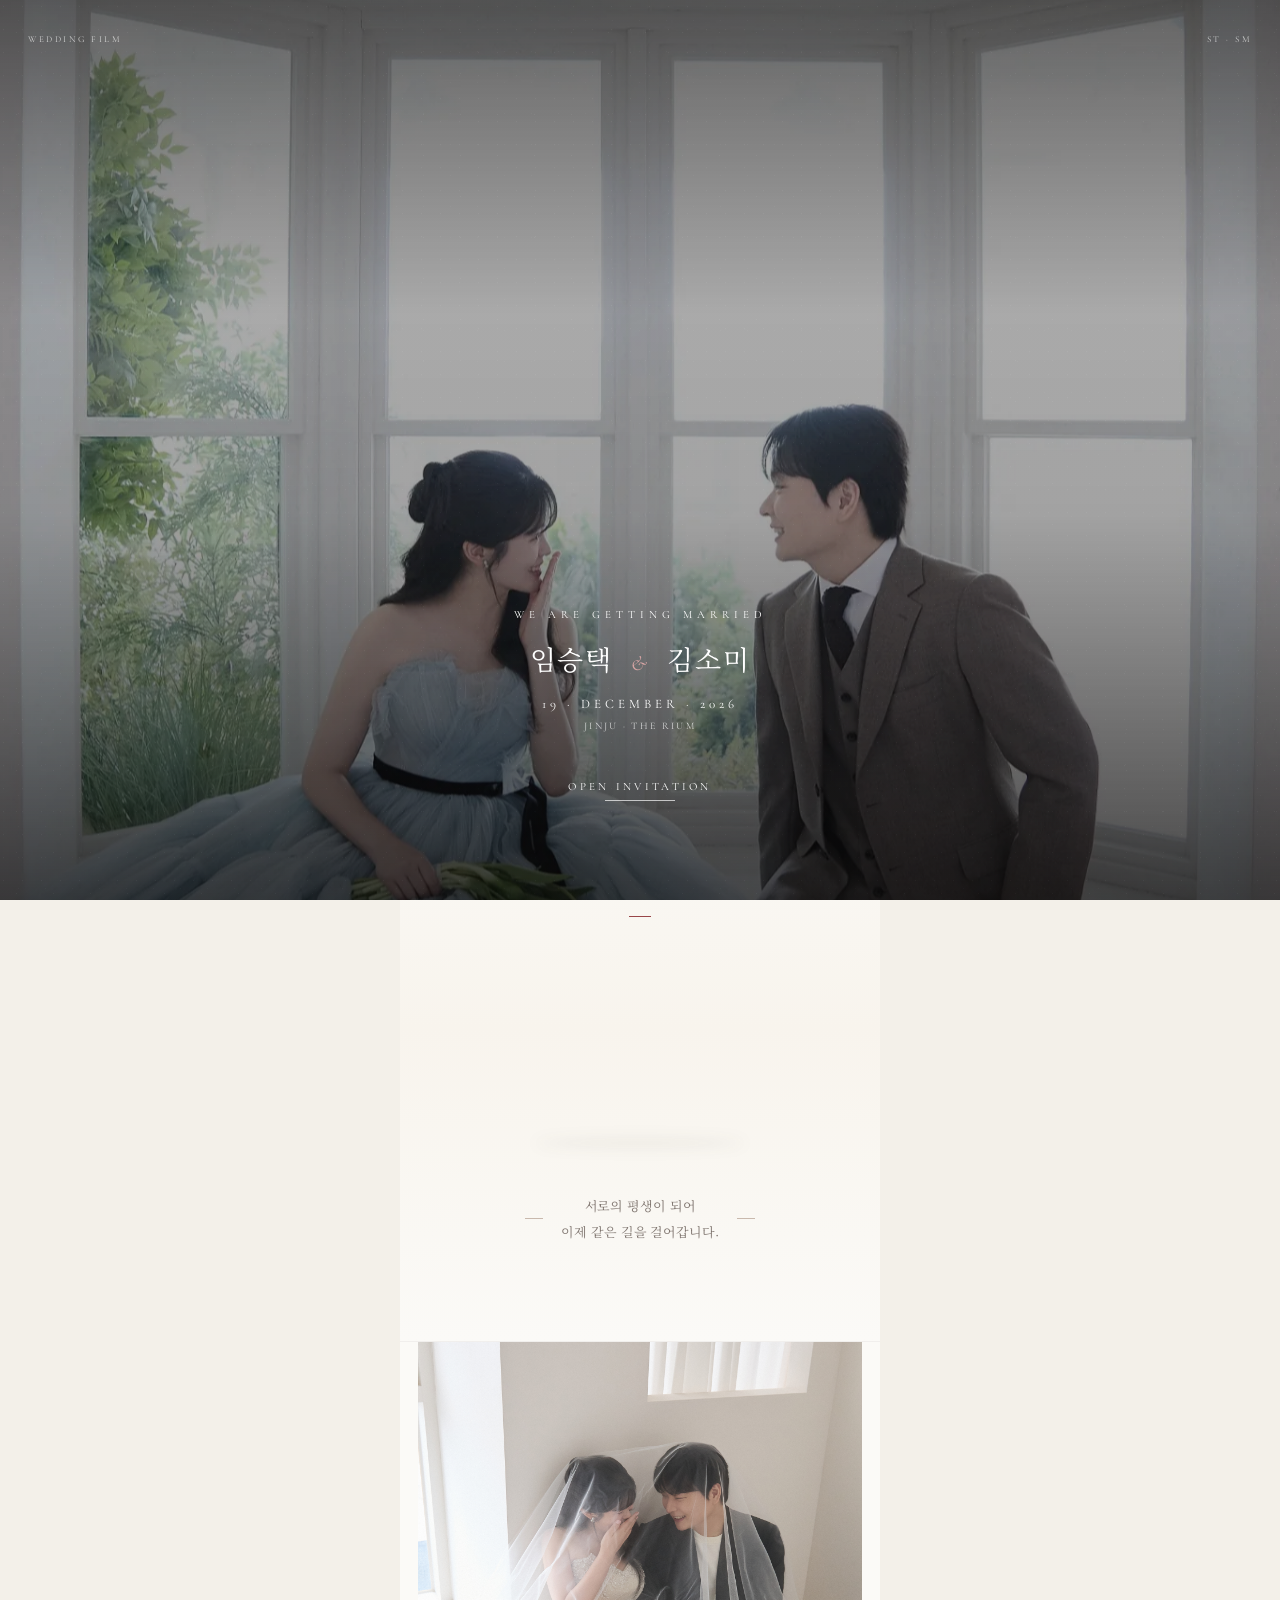
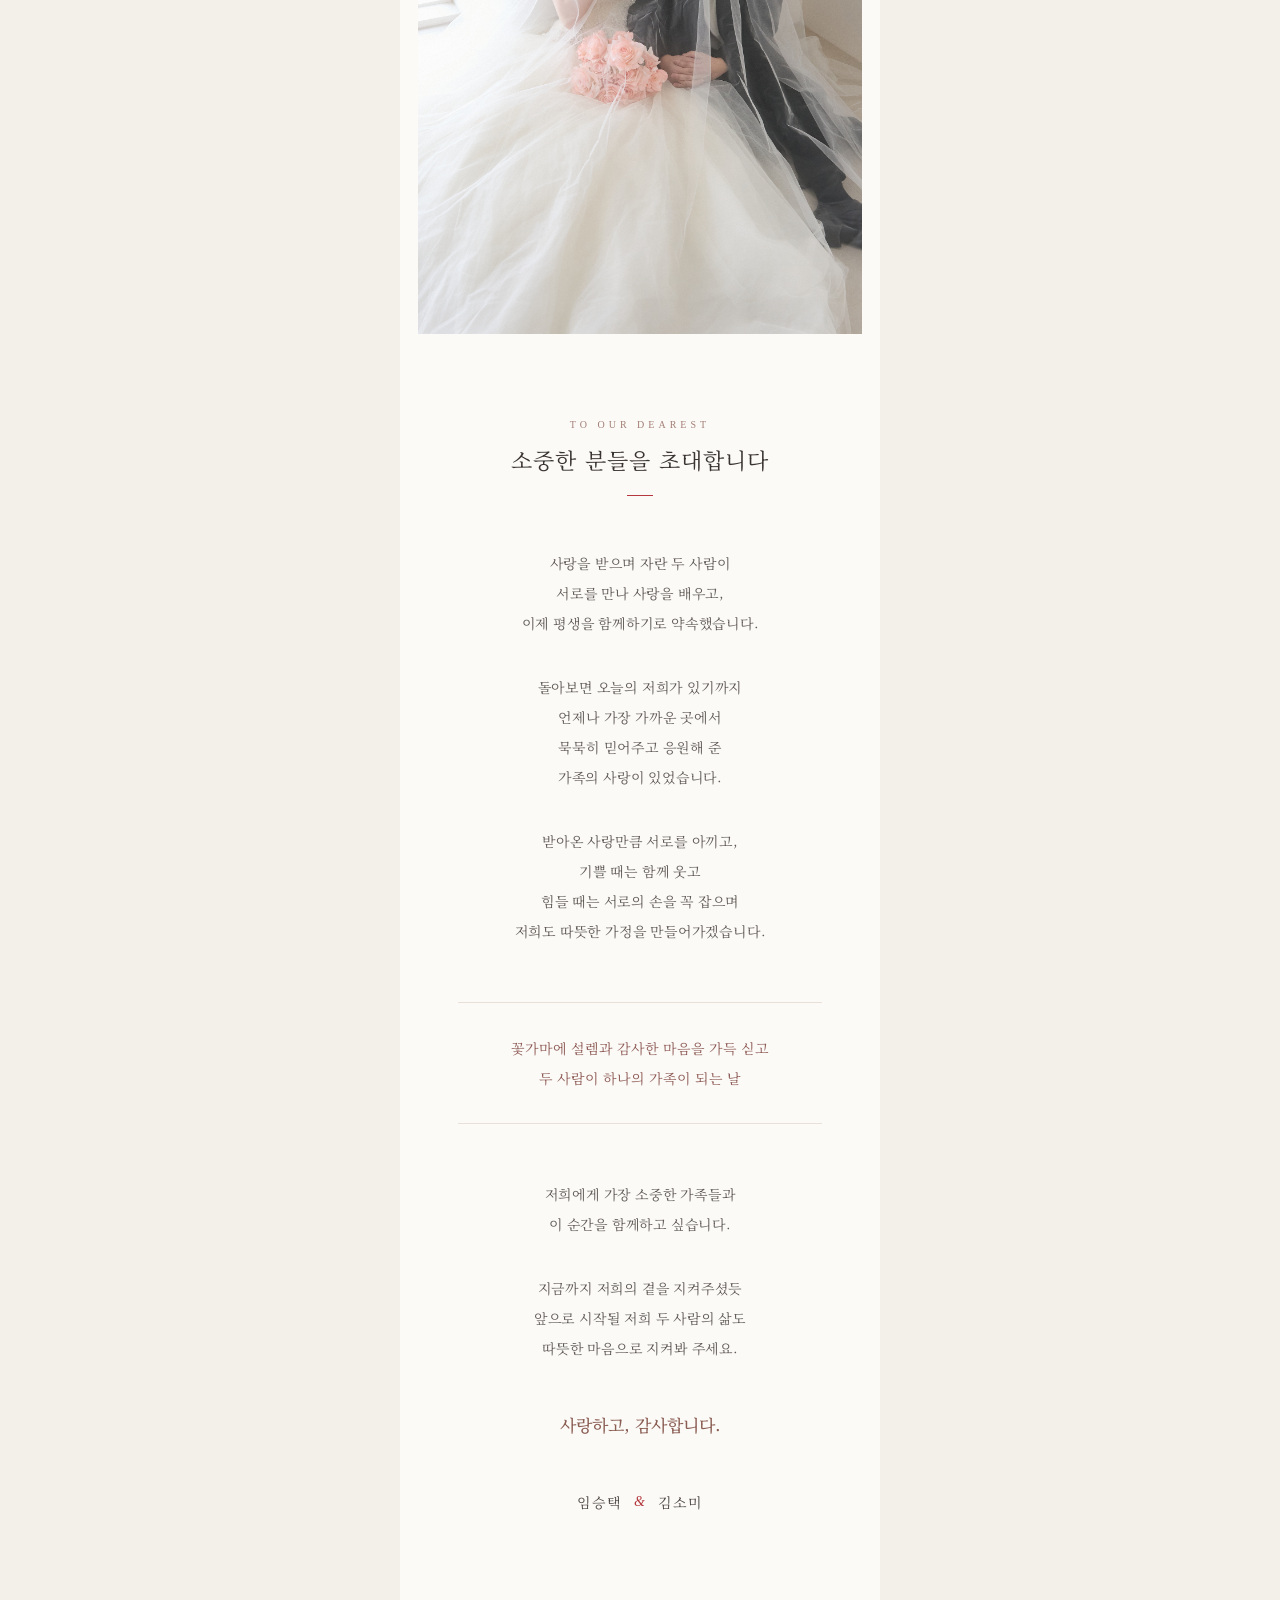
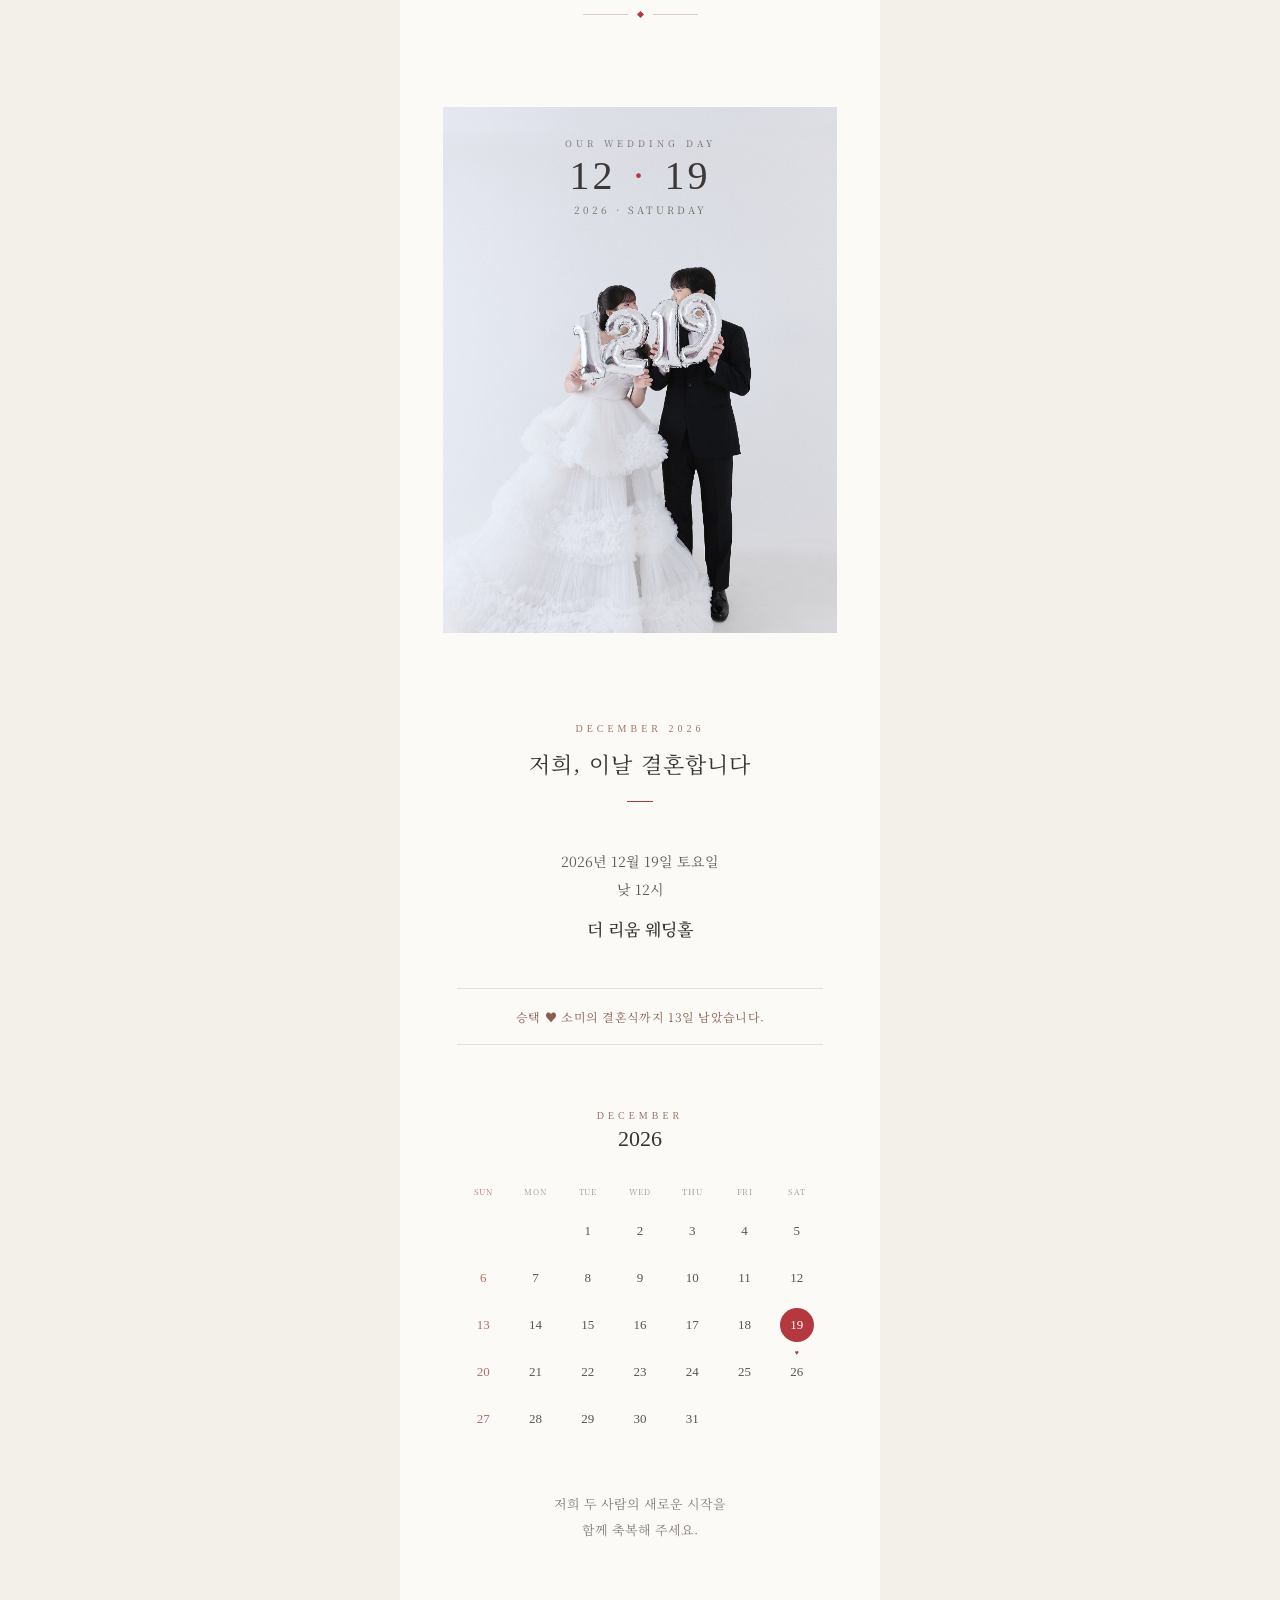
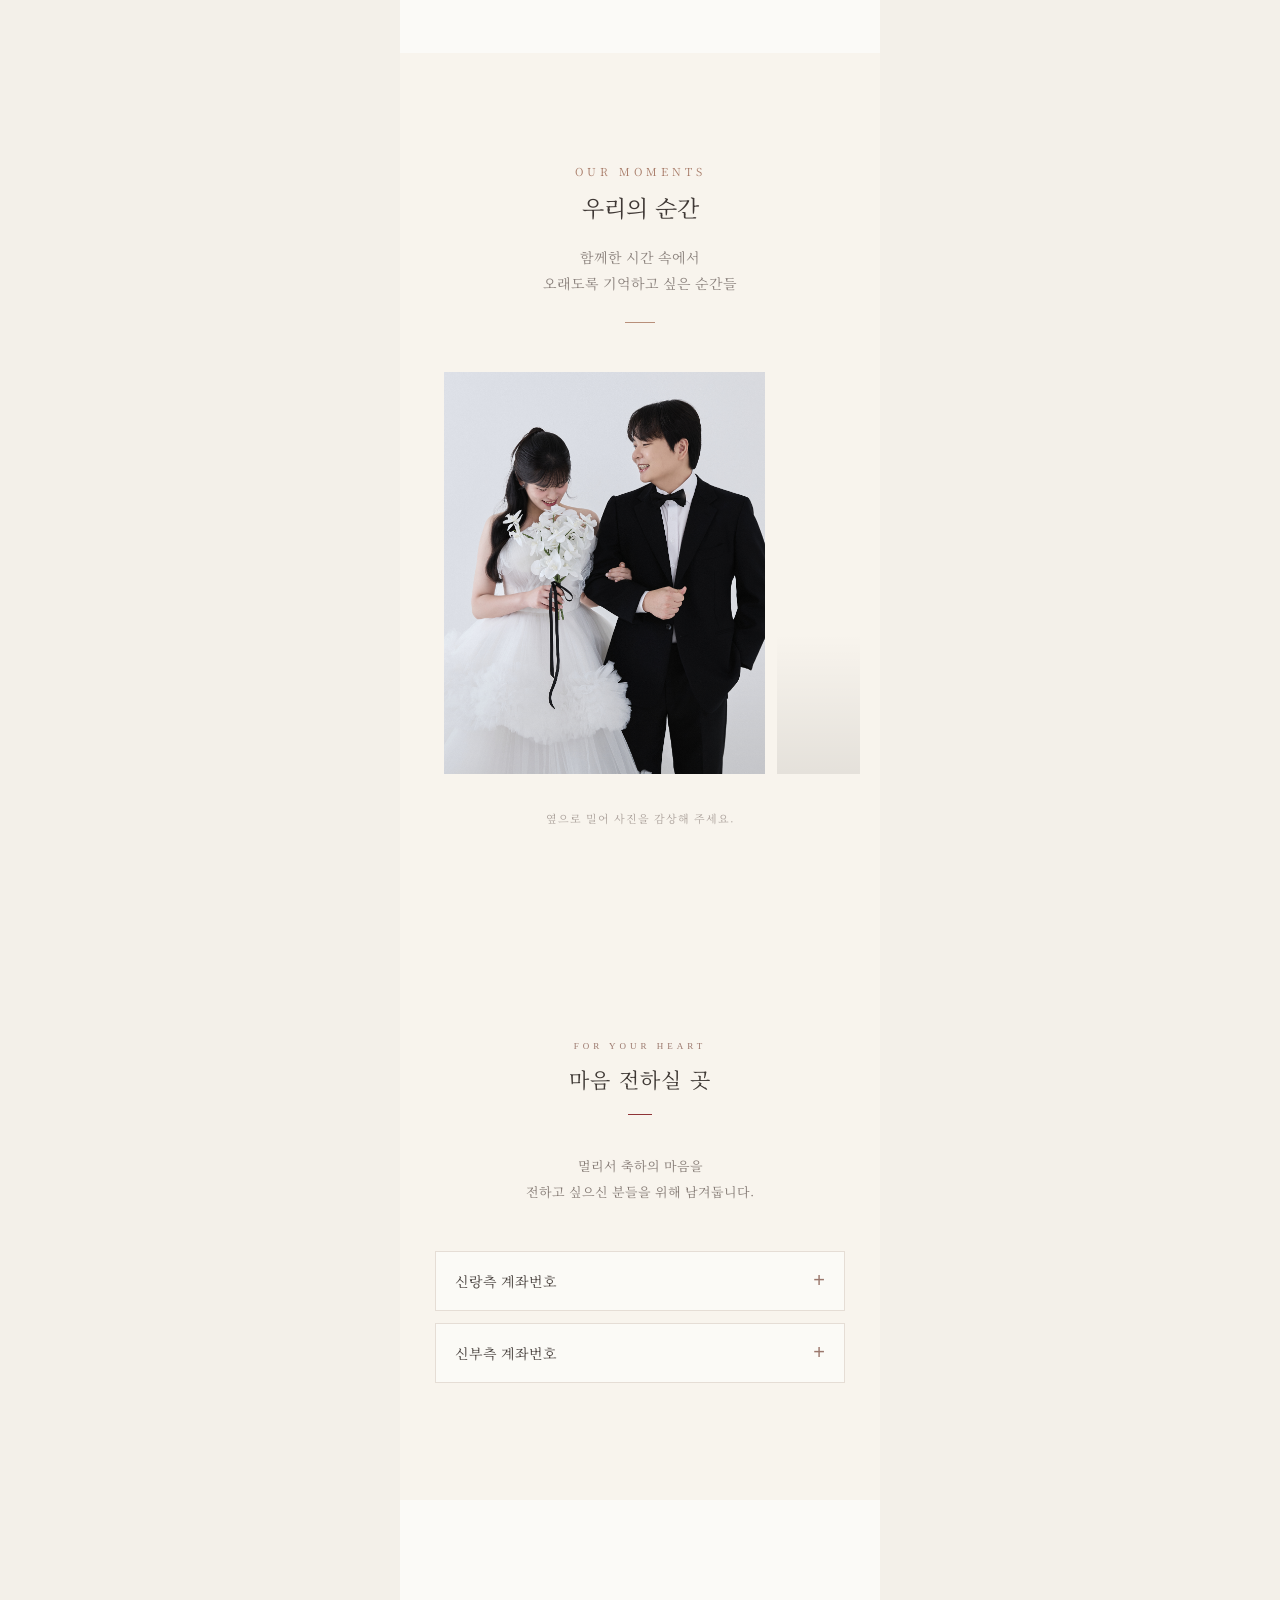
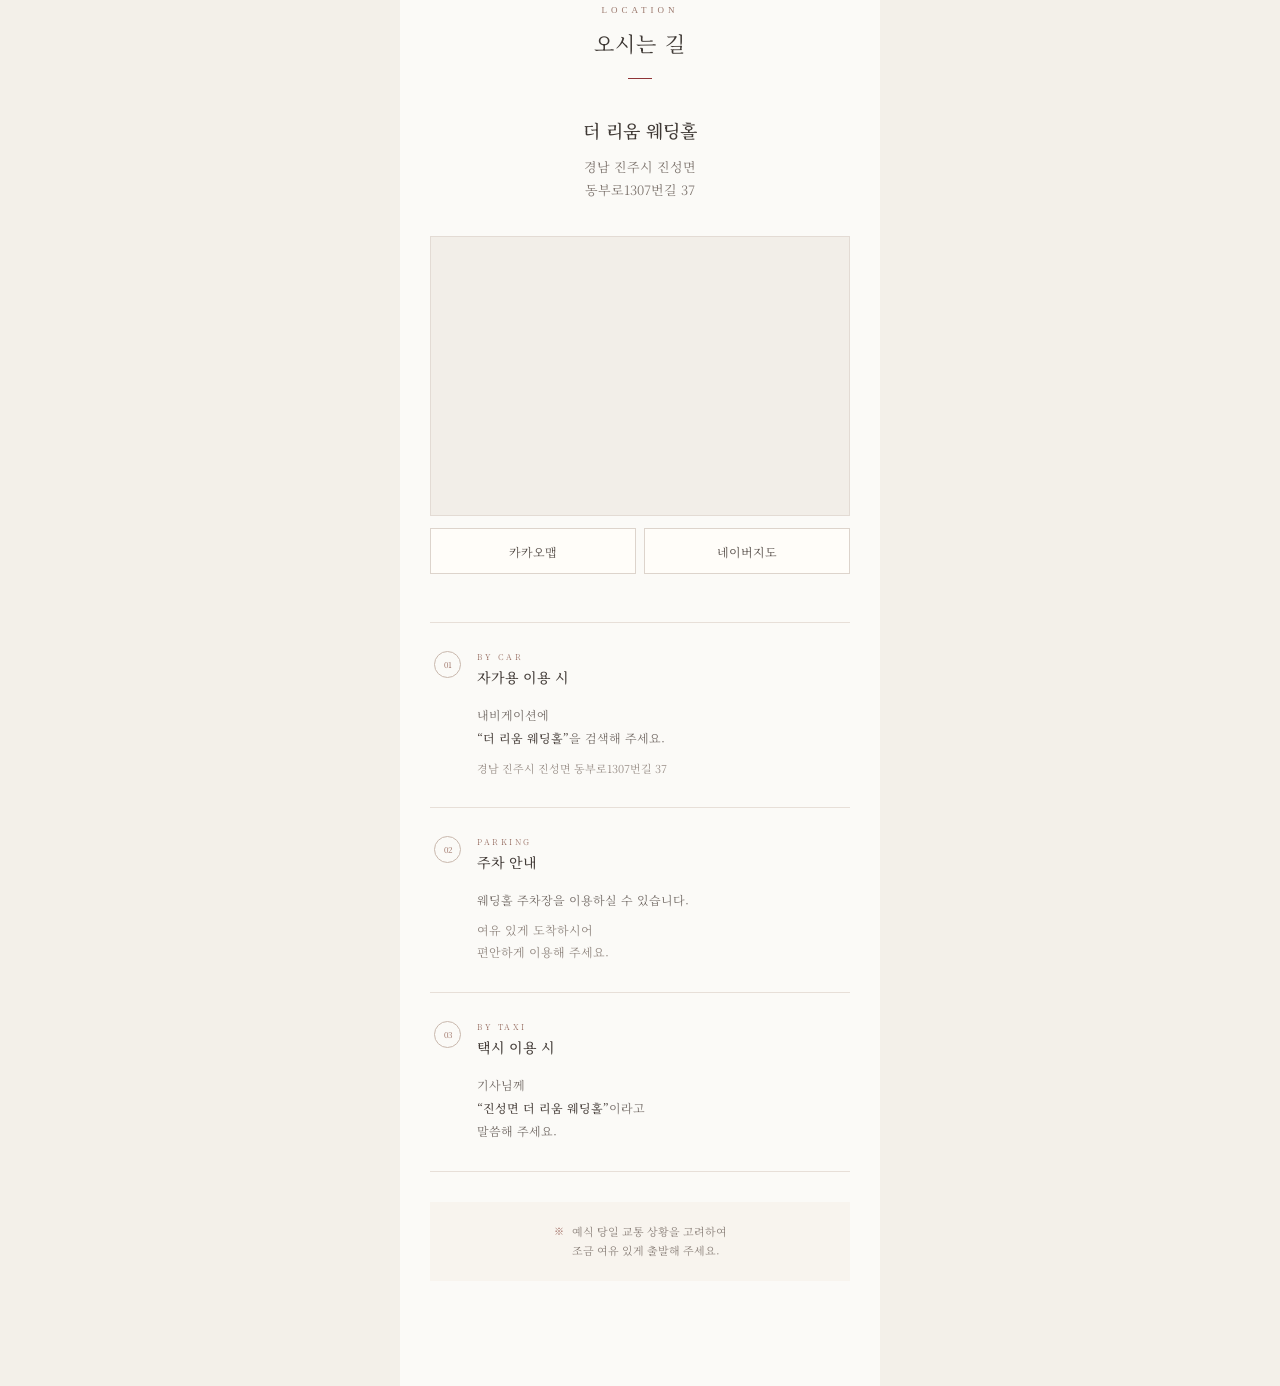
==== commit 3e610aeb: "사진크기수정" ====
--- a/index.html
+++ b/index.html
@@ -14,6 +14,7 @@
   <link href="https://fonts.googleapis.com/css2?family=Cormorant+Garamond:ital,wght@0,400;1,400&display=swap"
     rel="stylesheet">
   <link rel="stylesheet" href="https://cdnjs.cloudflare.com/ajax/libs/font-awesome/7.0.1/css/all.min.css">
+  <link rel="preload" as="image" href="./images/SON_3317_opening.webp" fetchpriority="high">
 
 </head>
 
@@ -23,7 +24,8 @@
   <!-- 필름 -->
   <div class="wd-film-opening" id="wdFilmOpening">
 
-    <img class="wd-film-photo" src="./images/SON_3317.jpg" alt="임승택 김소미 웨딩사진">
+    <img class="wd-film-photo" src="./images/SON_3317_opening.webp" alt="임승택 김소미 웨딩사진" loading="eager"
+      fetchpriority="high" decoding="async">
 
 
     <div class="wd-film-top">
@@ -93,7 +95,7 @@
     ========================== -->
     <section class="main-section">
       <div class="hero-image">
-        <img src="./images/SON_3317.jpg" alt="임승택 김소미 웨딩사진">
+        <img src="./images/SON_3317.jpg" alt="임승택 김소미 웨딩사진" decoding="async">
 
         <div class="hero-text">
           <p class="hero-small">WE ARE GETTING MARRIED</p>
@@ -854,11 +856,11 @@
 
                 <div class="name-contact">
 
-                  <a href="tel:01012345678" class="name-contact-btn" aria-label="전화하기">
+                  <a href="tel:01051758893" class="name-contact-btn" aria-label="전화하기">
                     <i class="fa-solid fa-phone"></i>
                   </a>
 
-                  <a href="sms:01012345678" class="name-contact-btn" aria-label="문자 보내기">
+                  <a href="sms:01051758893" class="name-contact-btn" aria-label="문자 보내기">
                     <i class="fa-regular fa-envelope"></i>
                   </a>
 
@@ -953,11 +955,11 @@
 
                 <div class="name-contact">
 
-                  <a href="tel:01063218893" class="name-contact-btn" aria-label="전화하기">
+                  <a href="tel:01026128893" class="name-contact-btn" aria-label="전화하기">
                     <i class="fa-solid fa-phone"></i>
                   </a>
 
-                  <a href="sms:01063218893" class="name-contact-btn" aria-label="문자 보내기">
+                  <a href="sms:01026128893" class="name-contact-btn" aria-label="문자 보내기">
                     <i class="fa-regular fa-envelope"></i>
                   </a>
 
@@ -1018,11 +1020,11 @@
 
                 <div class="name-contact">
 
-                  <a href="tel:01063218893" class="name-contact-btn" aria-label="전화하기">
+                  <a href="tel:01044174246" class="name-contact-btn" aria-label="전화하기">
                     <i class="fa-solid fa-phone"></i>
                   </a>
 
-                  <a href="sms:01063218893" class="name-contact-btn" aria-label="문자 보내기">
+                  <a href="sms:01044174246" class="name-contact-btn" aria-label="문자 보내기">
                     <i class="fa-regular fa-envelope"></i>
                   </a>
 
@@ -1068,11 +1070,11 @@
 
                 <div class="name-contact">
 
-                  <a href="tel:01063218893" class="name-contact-btn" aria-label="전화하기">
+                  <a href="tel:01025944246" class="name-contact-btn" aria-label="전화하기">
                     <i class="fa-solid fa-phone"></i>
                   </a>
 
-                  <a href="sms:01063218893" class="name-contact-btn" aria-label="문자 보내기">
+                  <a href="sms:01025944246" class="name-contact-btn" aria-label="문자 보내기">
                     <i class="fa-regular fa-envelope"></i>
                   </a>
 
@@ -1117,11 +1119,11 @@
 
                 <div class="name-contact">
 
-                  <a href="tel:01063218893" class="name-contact-btn" aria-label="전화하기">
+                  <a href="tel:01025984246" class="name-contact-btn" aria-label="전화하기">
                     <i class="fa-solid fa-phone"></i>
                   </a>
 
-                  <a href="sms:01063218893" class="name-contact-btn" aria-label="문자 보내기">
+                  <a href="sms:01025984246" class="name-contact-btn" aria-label="문자 보내기">
                     <i class="fa-regular fa-envelope"></i>
                   </a>
 
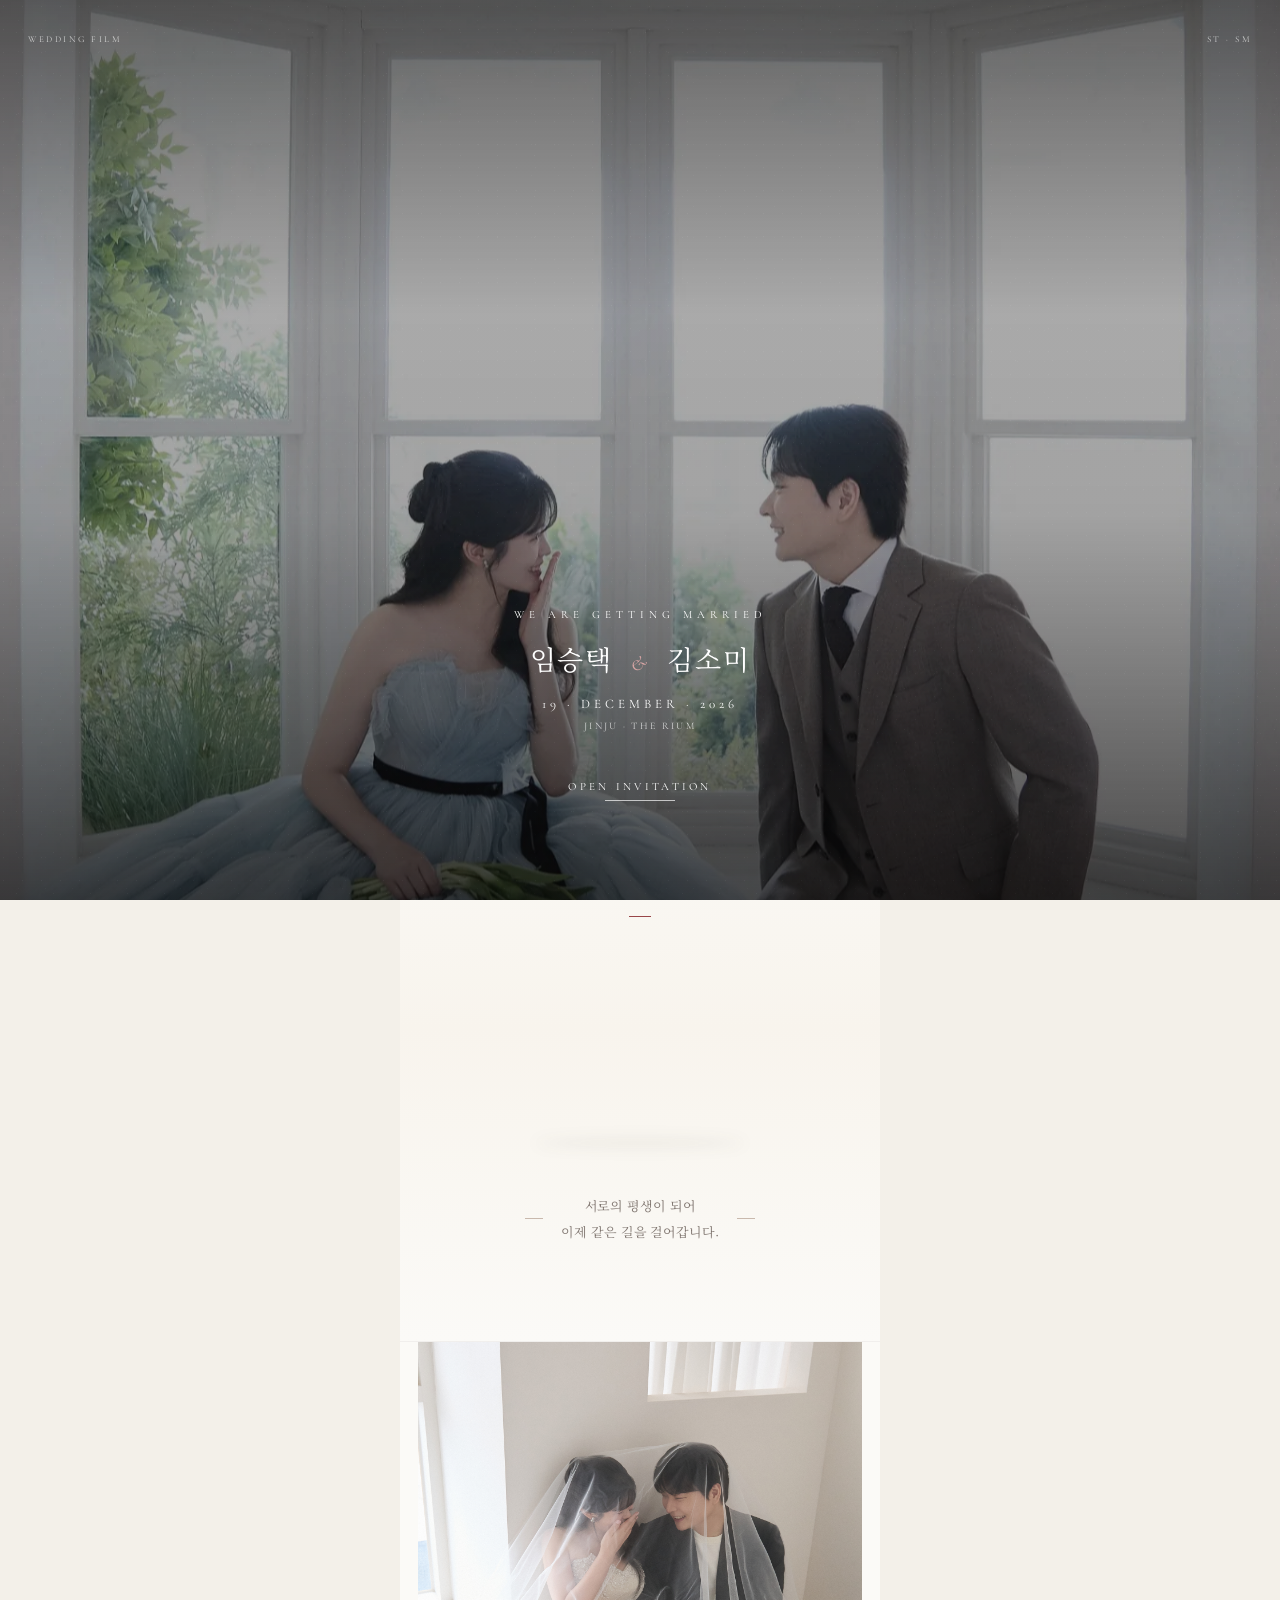
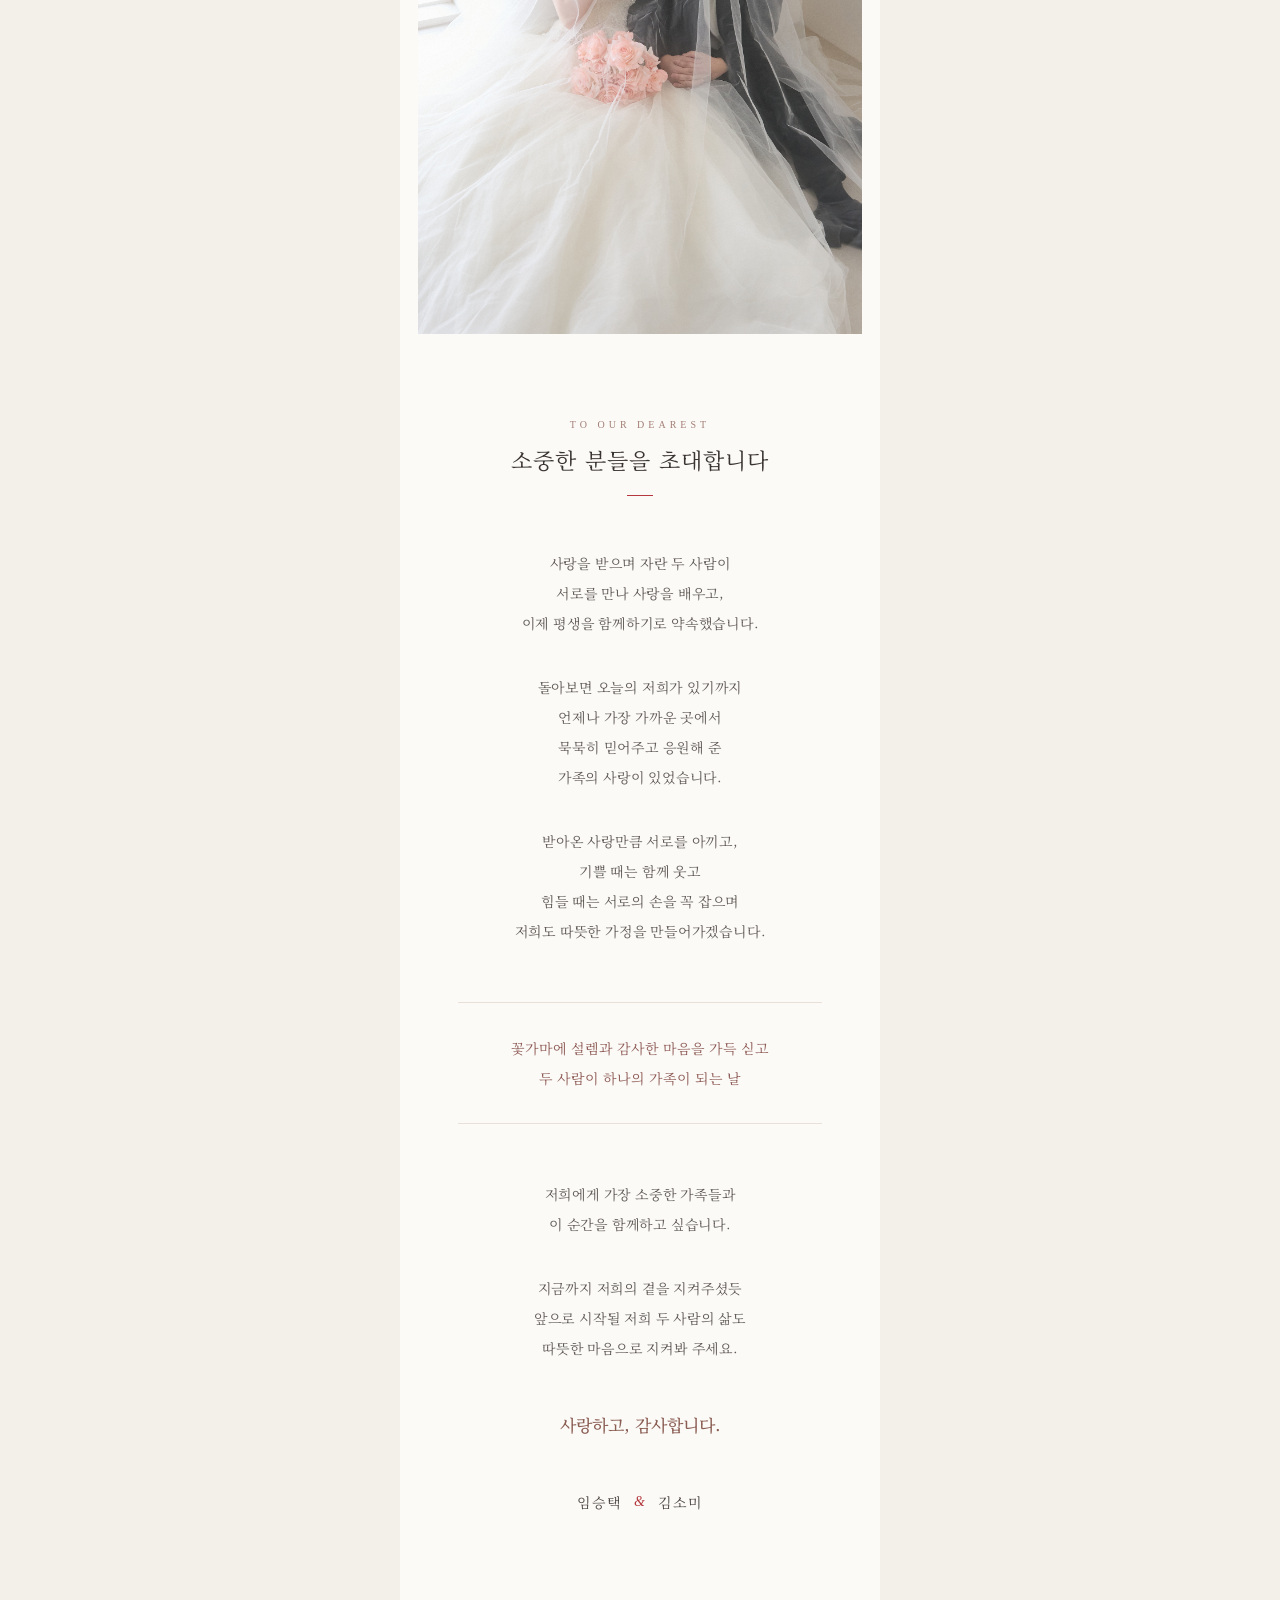
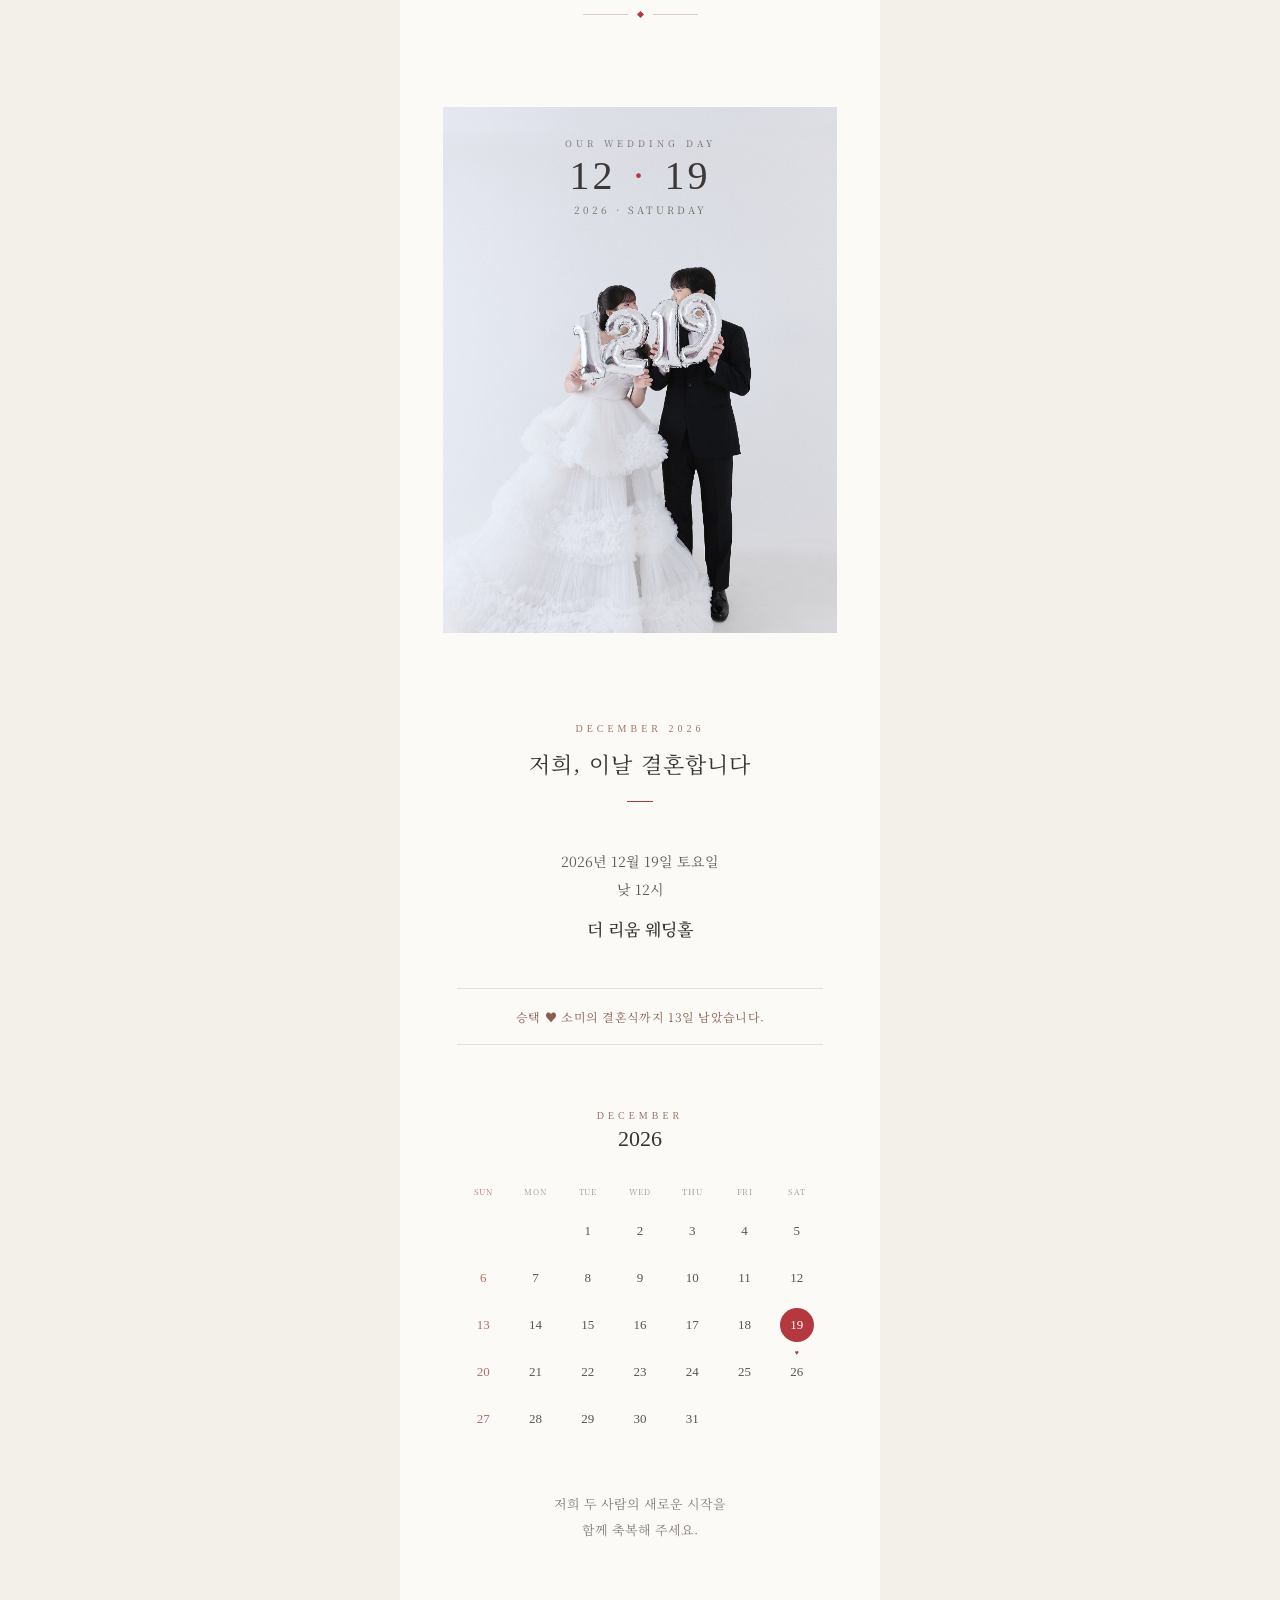
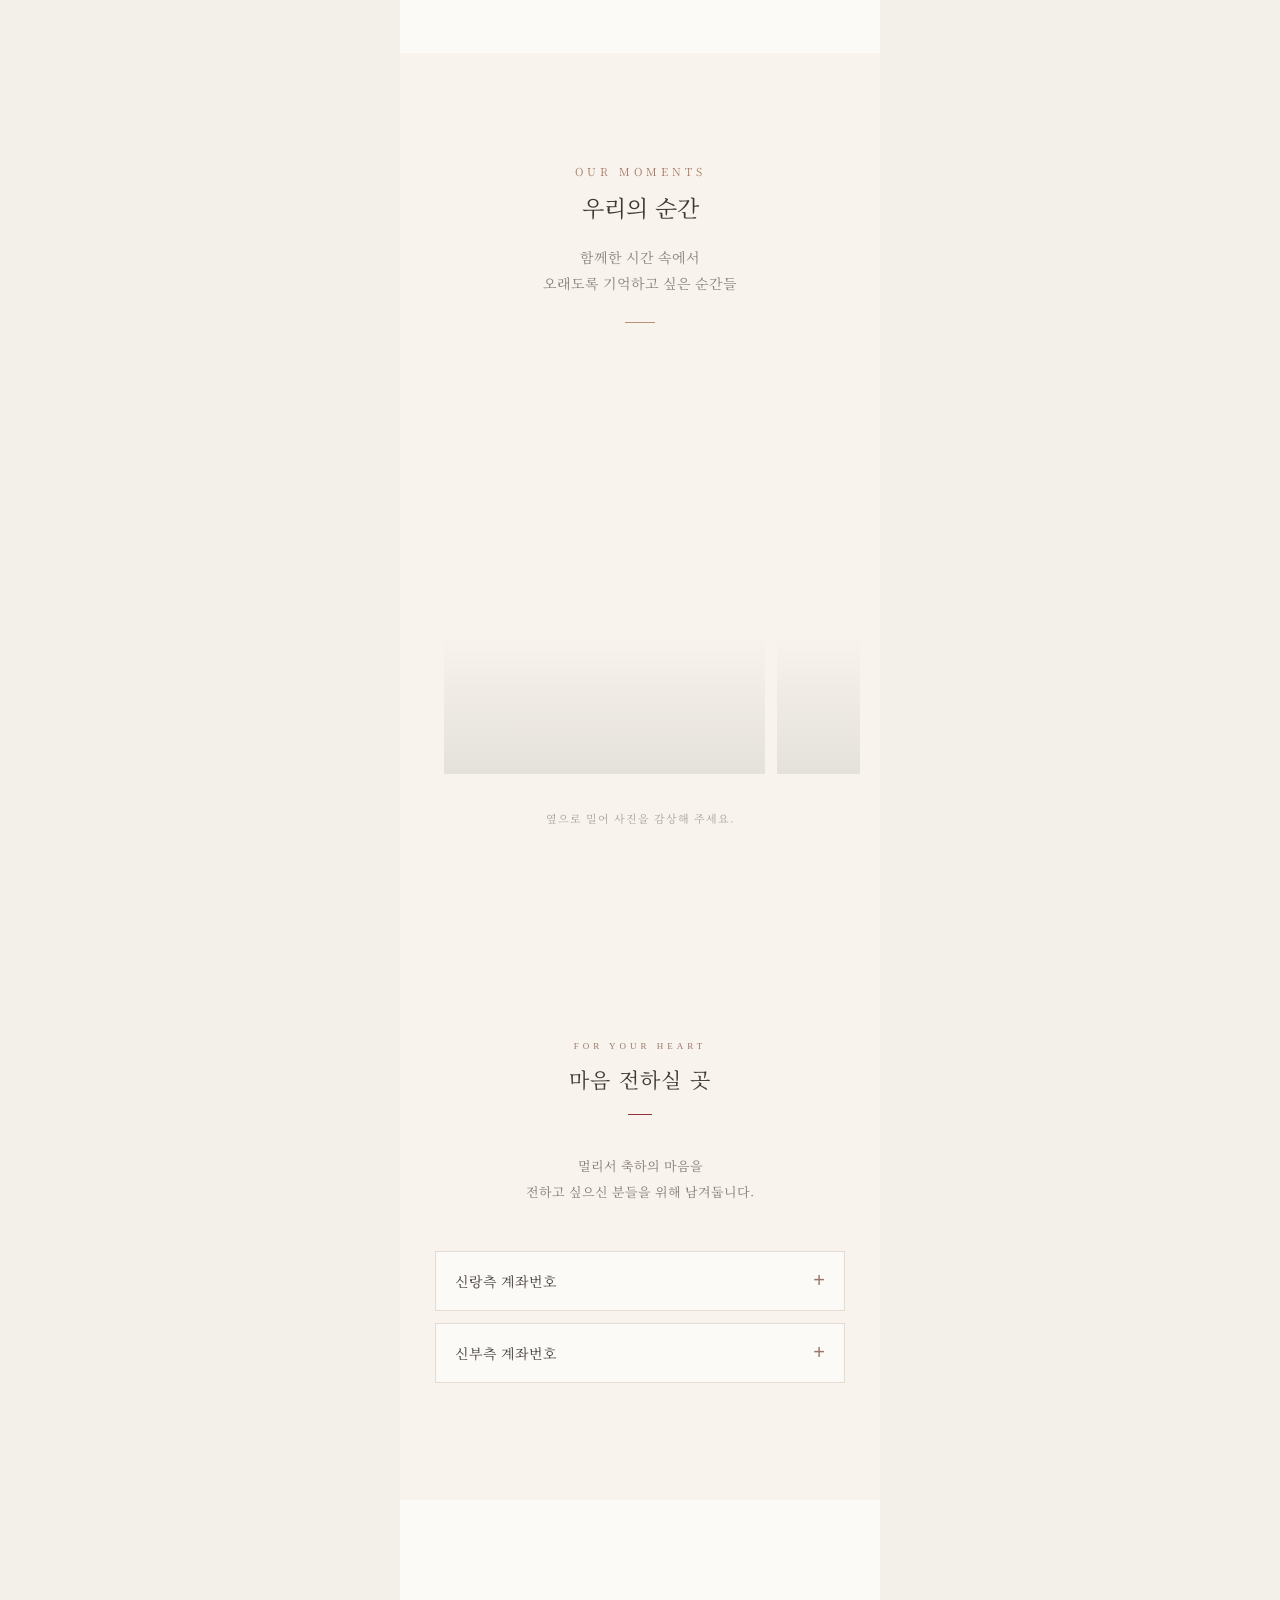
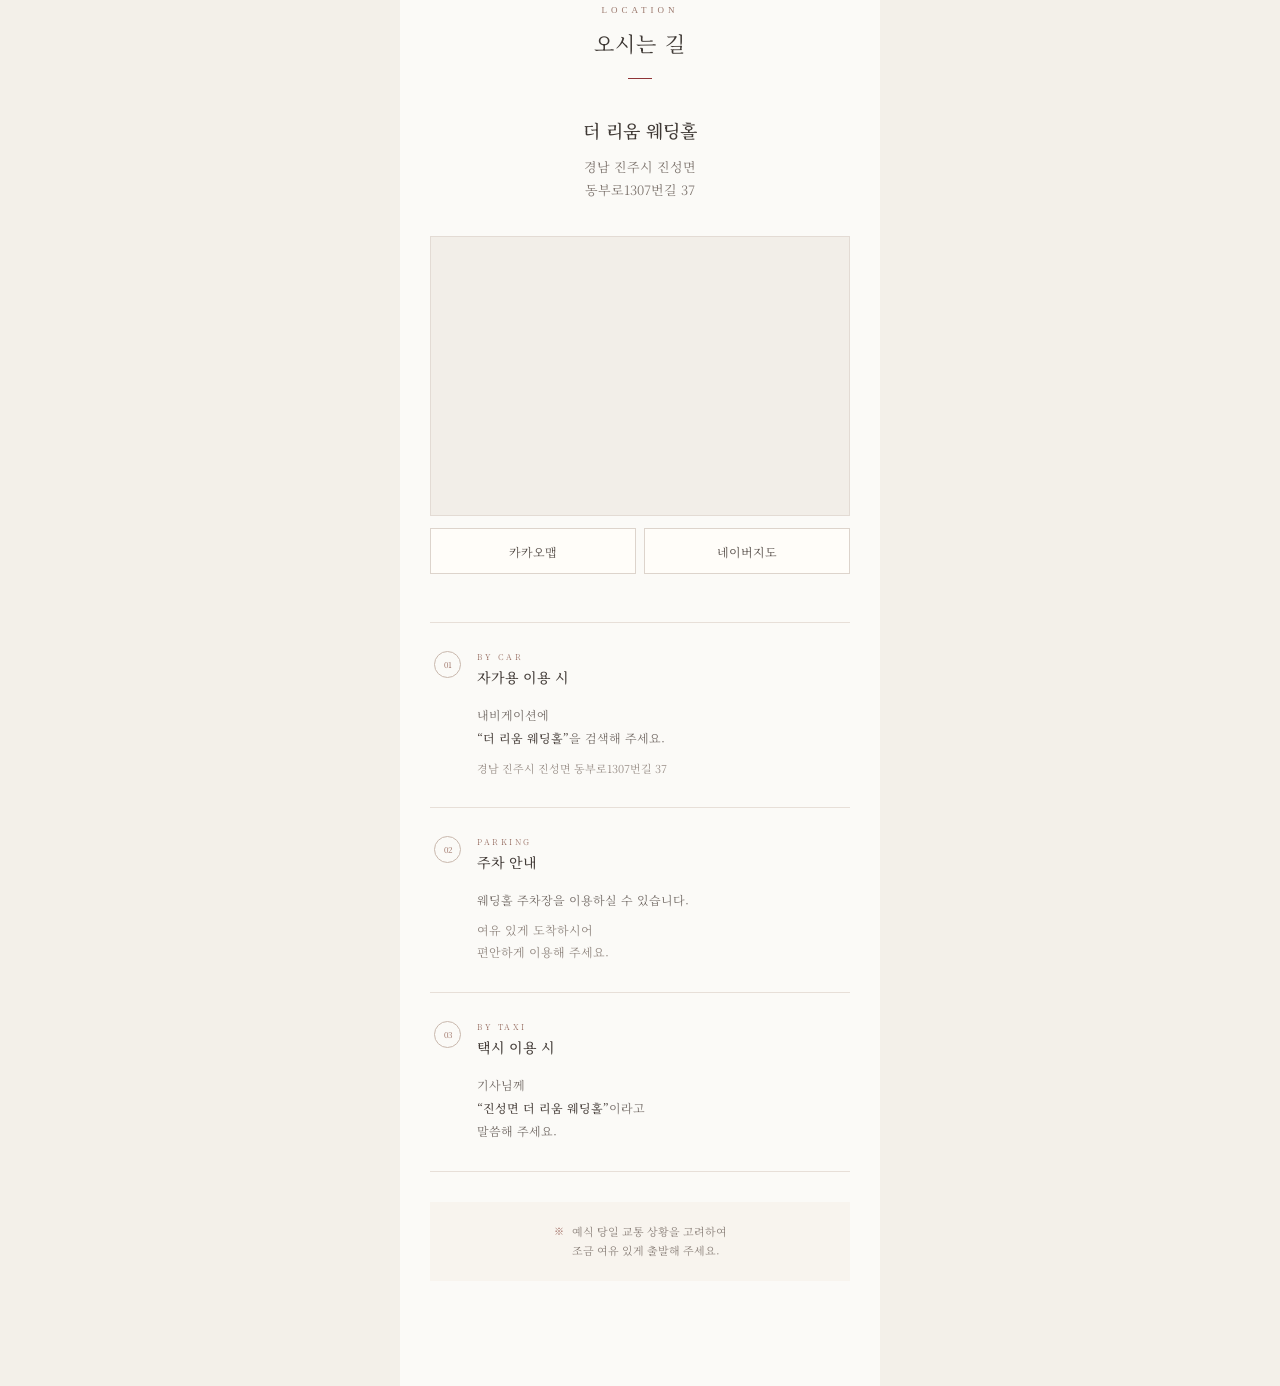
==== commit a1f4f361: "전화번호수정" ====
--- a/index.html
+++ b/index.html
@@ -1070,11 +1070,11 @@
 
                 <div class="name-contact">
 
-                  <a href="tel:01025944246" class="name-contact-btn" aria-label="전화하기">
+                  <a href="tel:01025974246" class="name-contact-btn" aria-label="전화하기">
                     <i class="fa-solid fa-phone"></i>
                   </a>
 
-                  <a href="sms:01025944246" class="name-contact-btn" aria-label="문자 보내기">
+                  <a href="sms:01025974246" class="name-contact-btn" aria-label="문자 보내기">
                     <i class="fa-regular fa-envelope"></i>
                   </a>
 
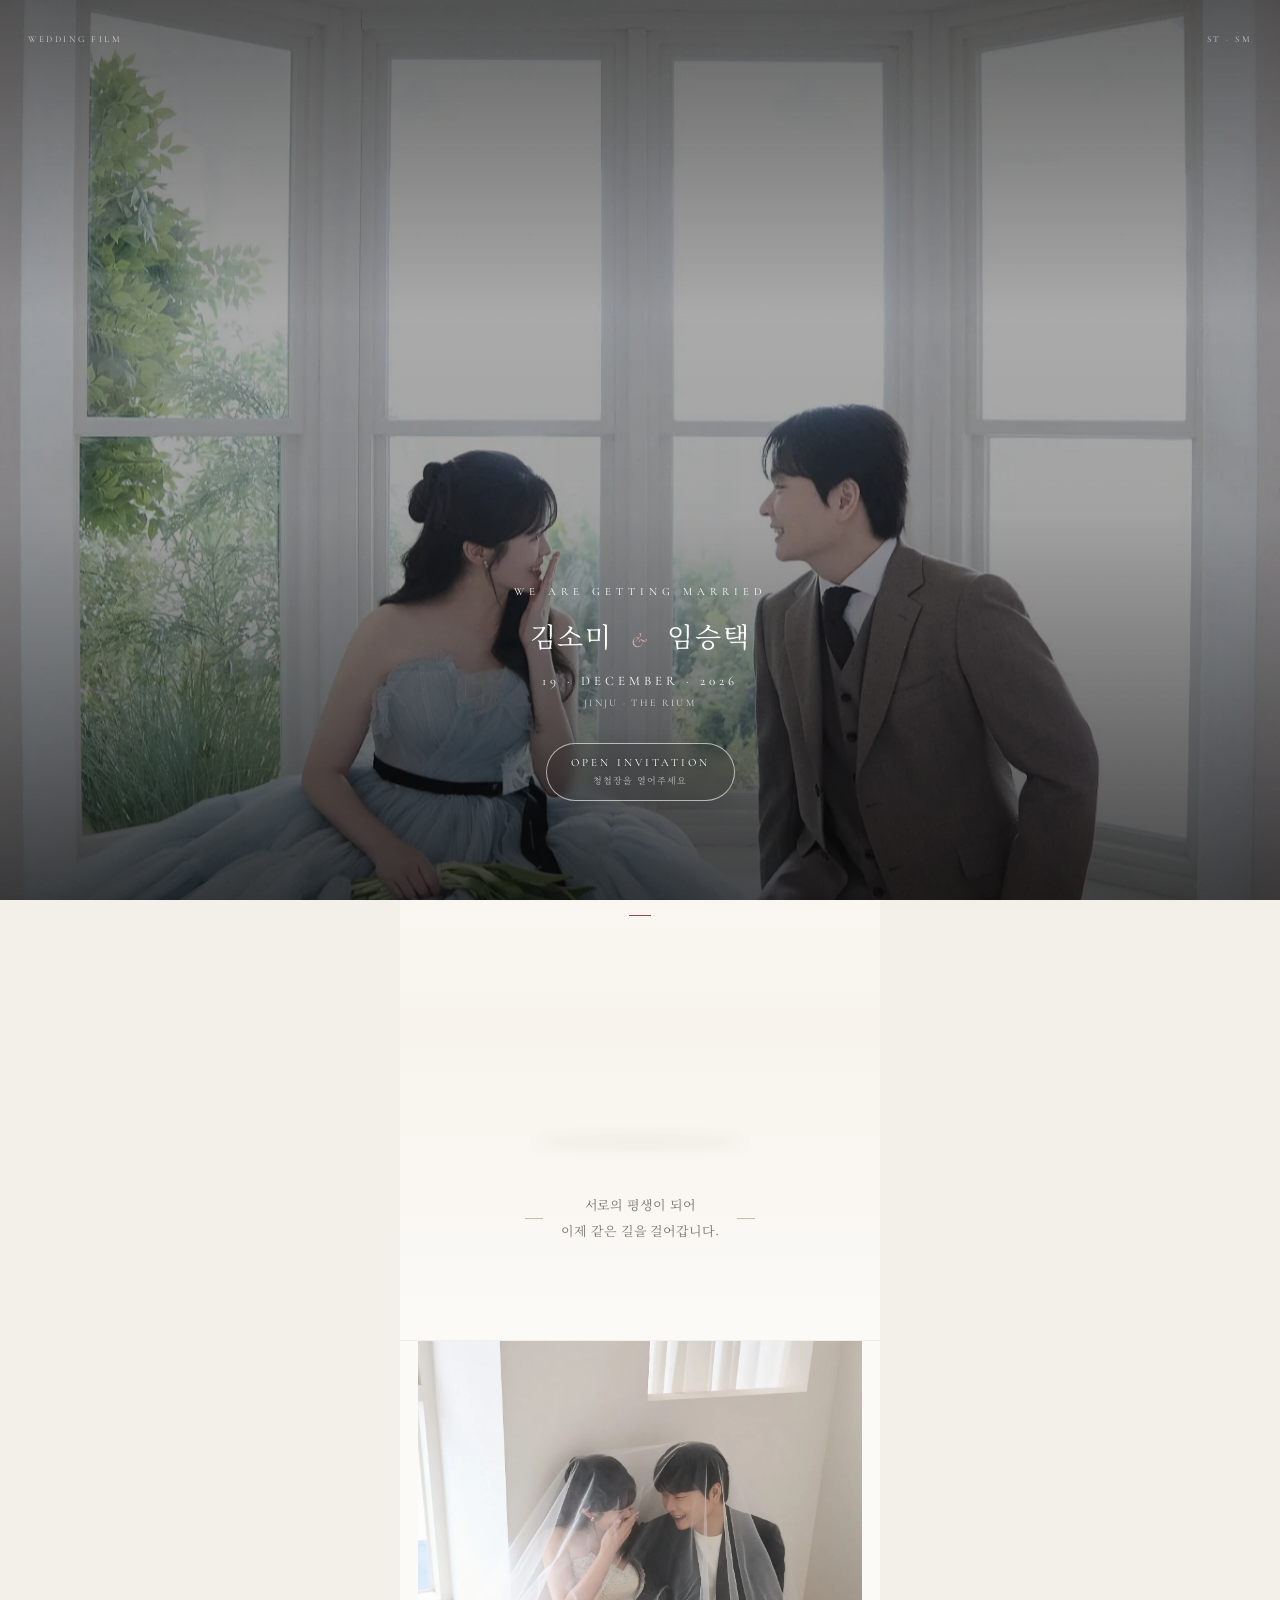
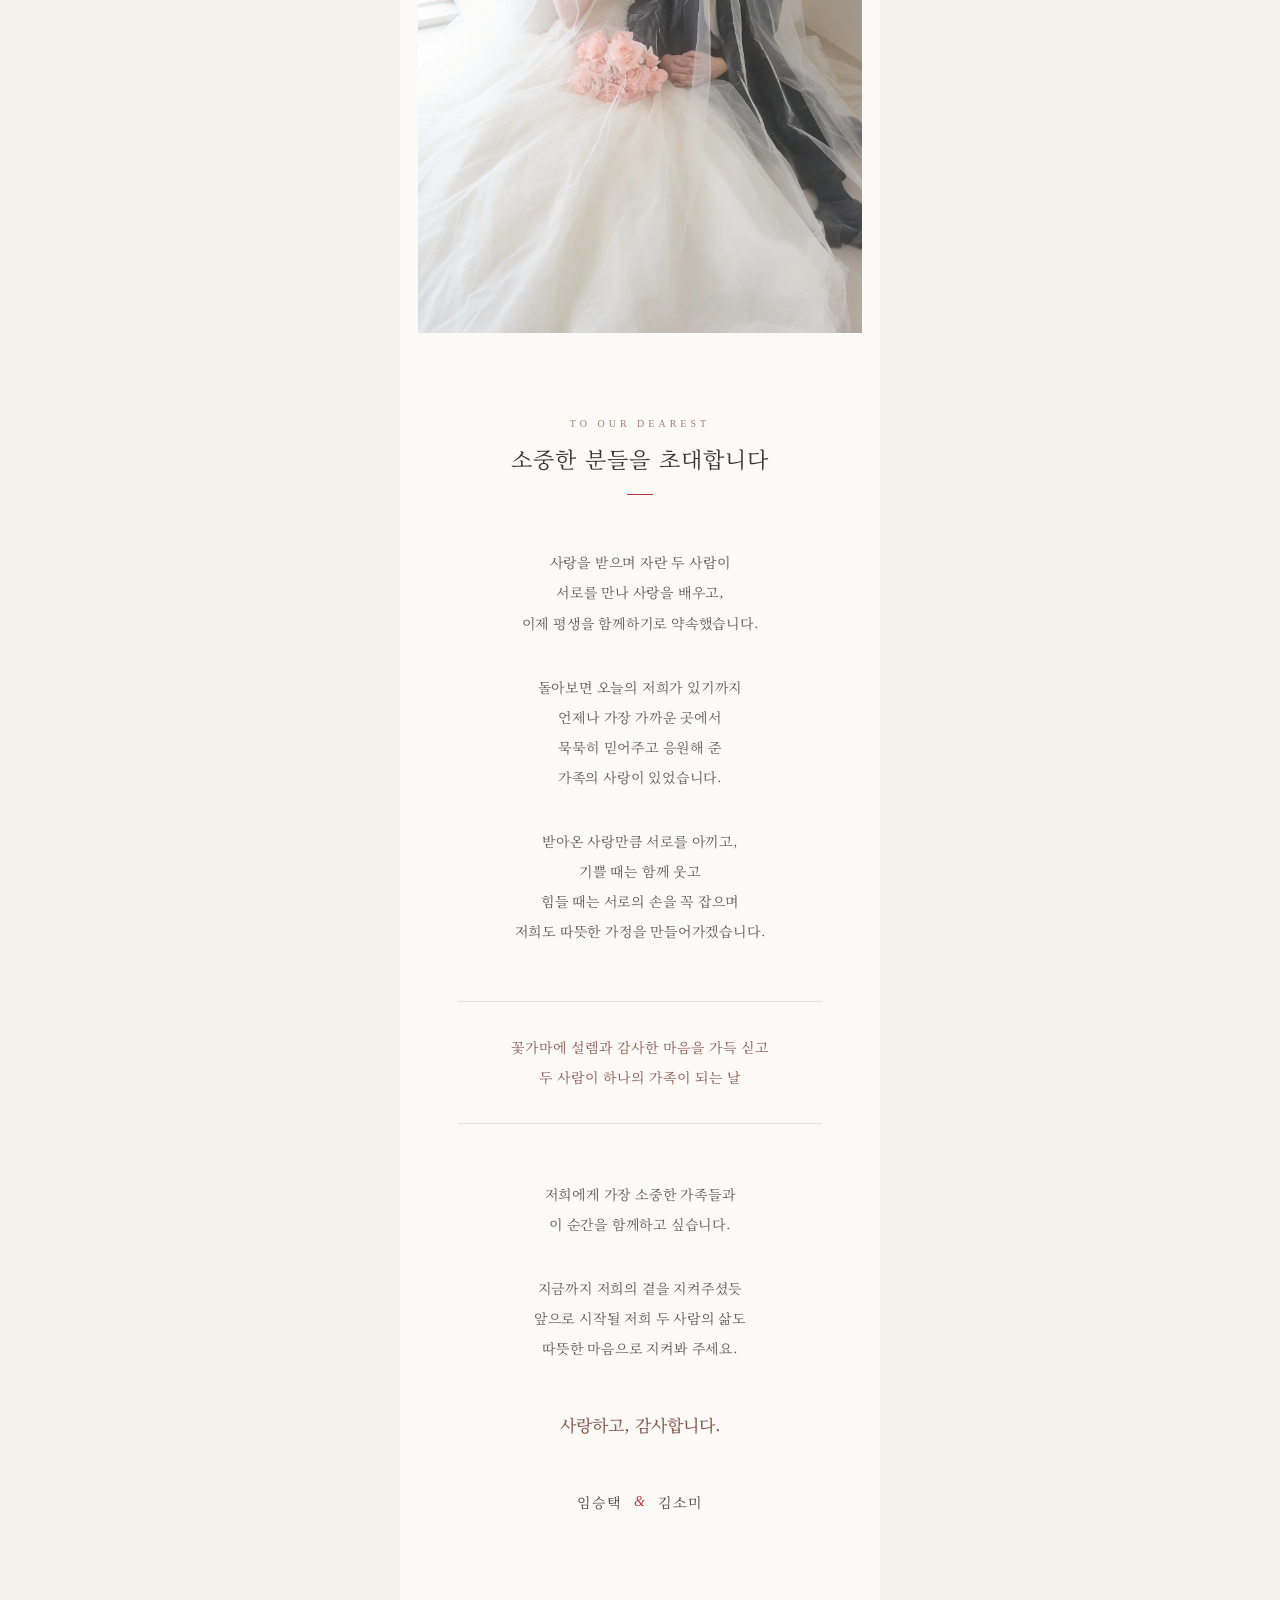
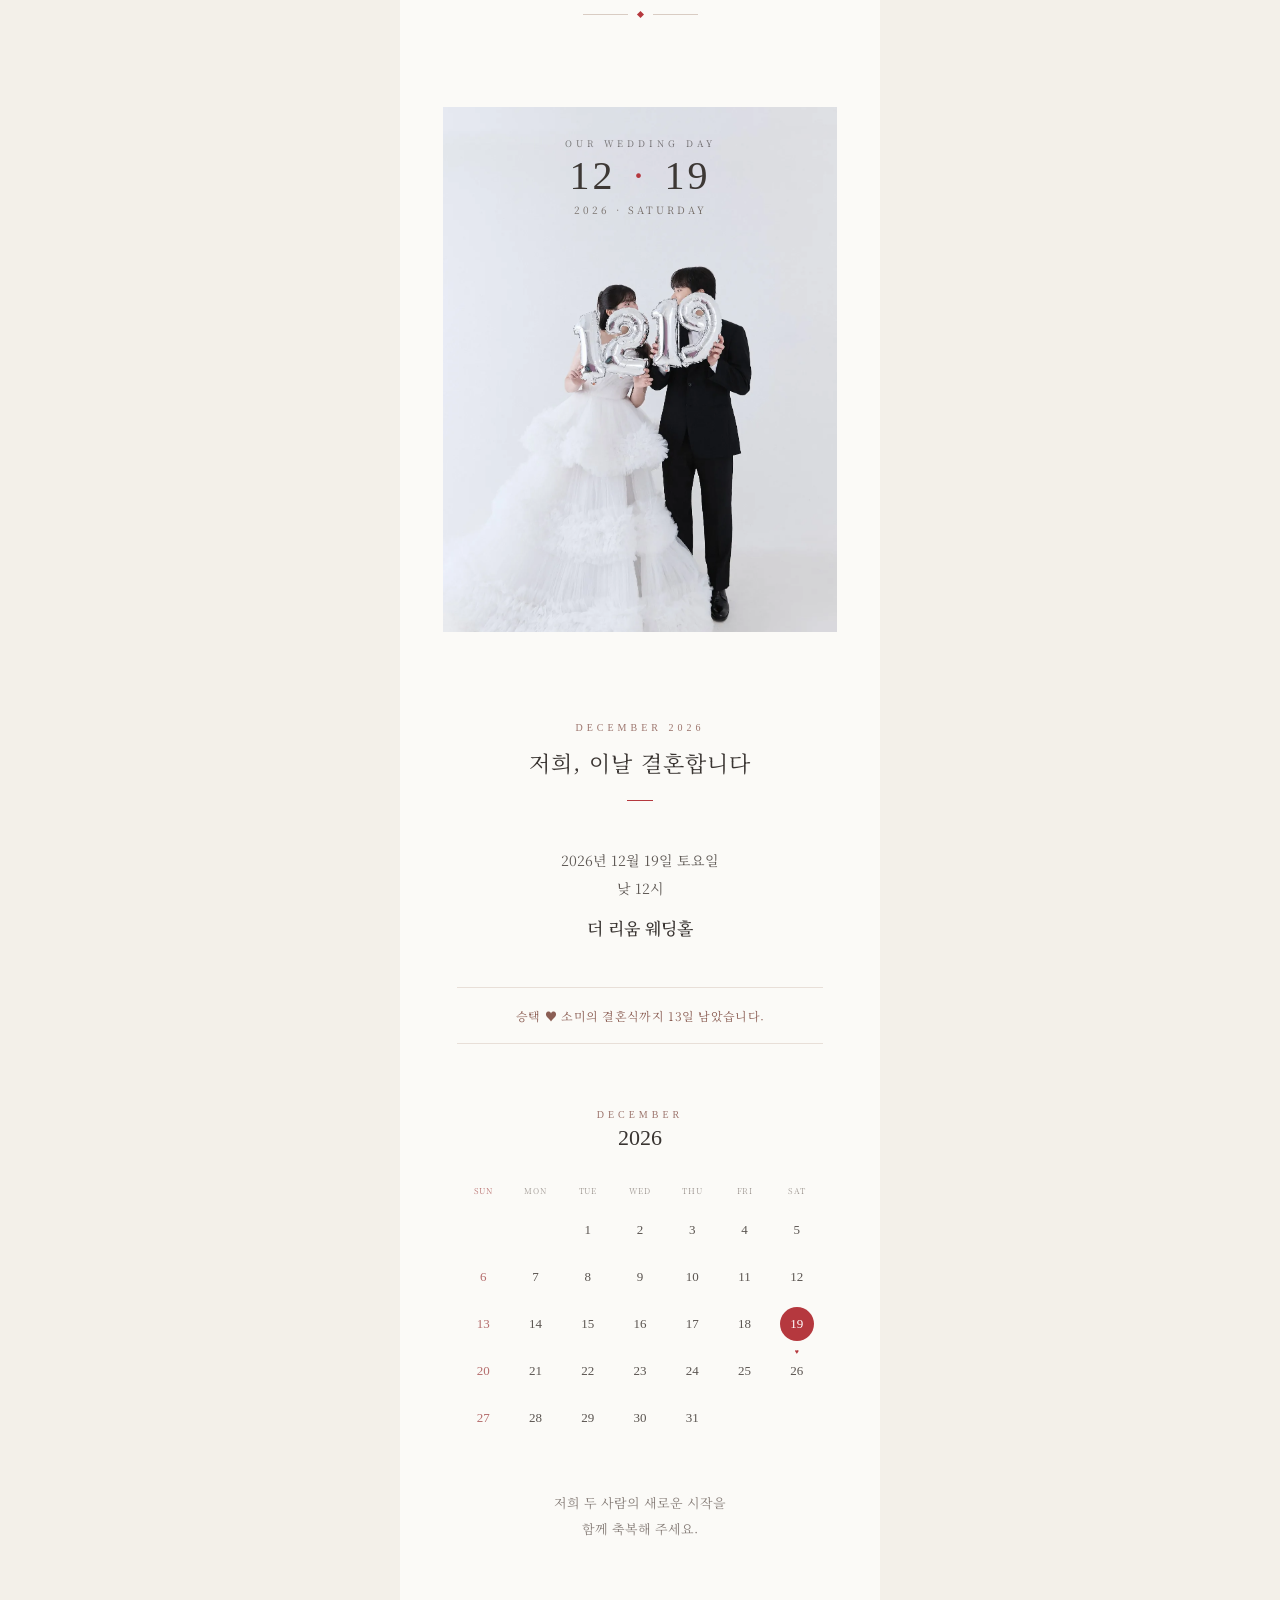
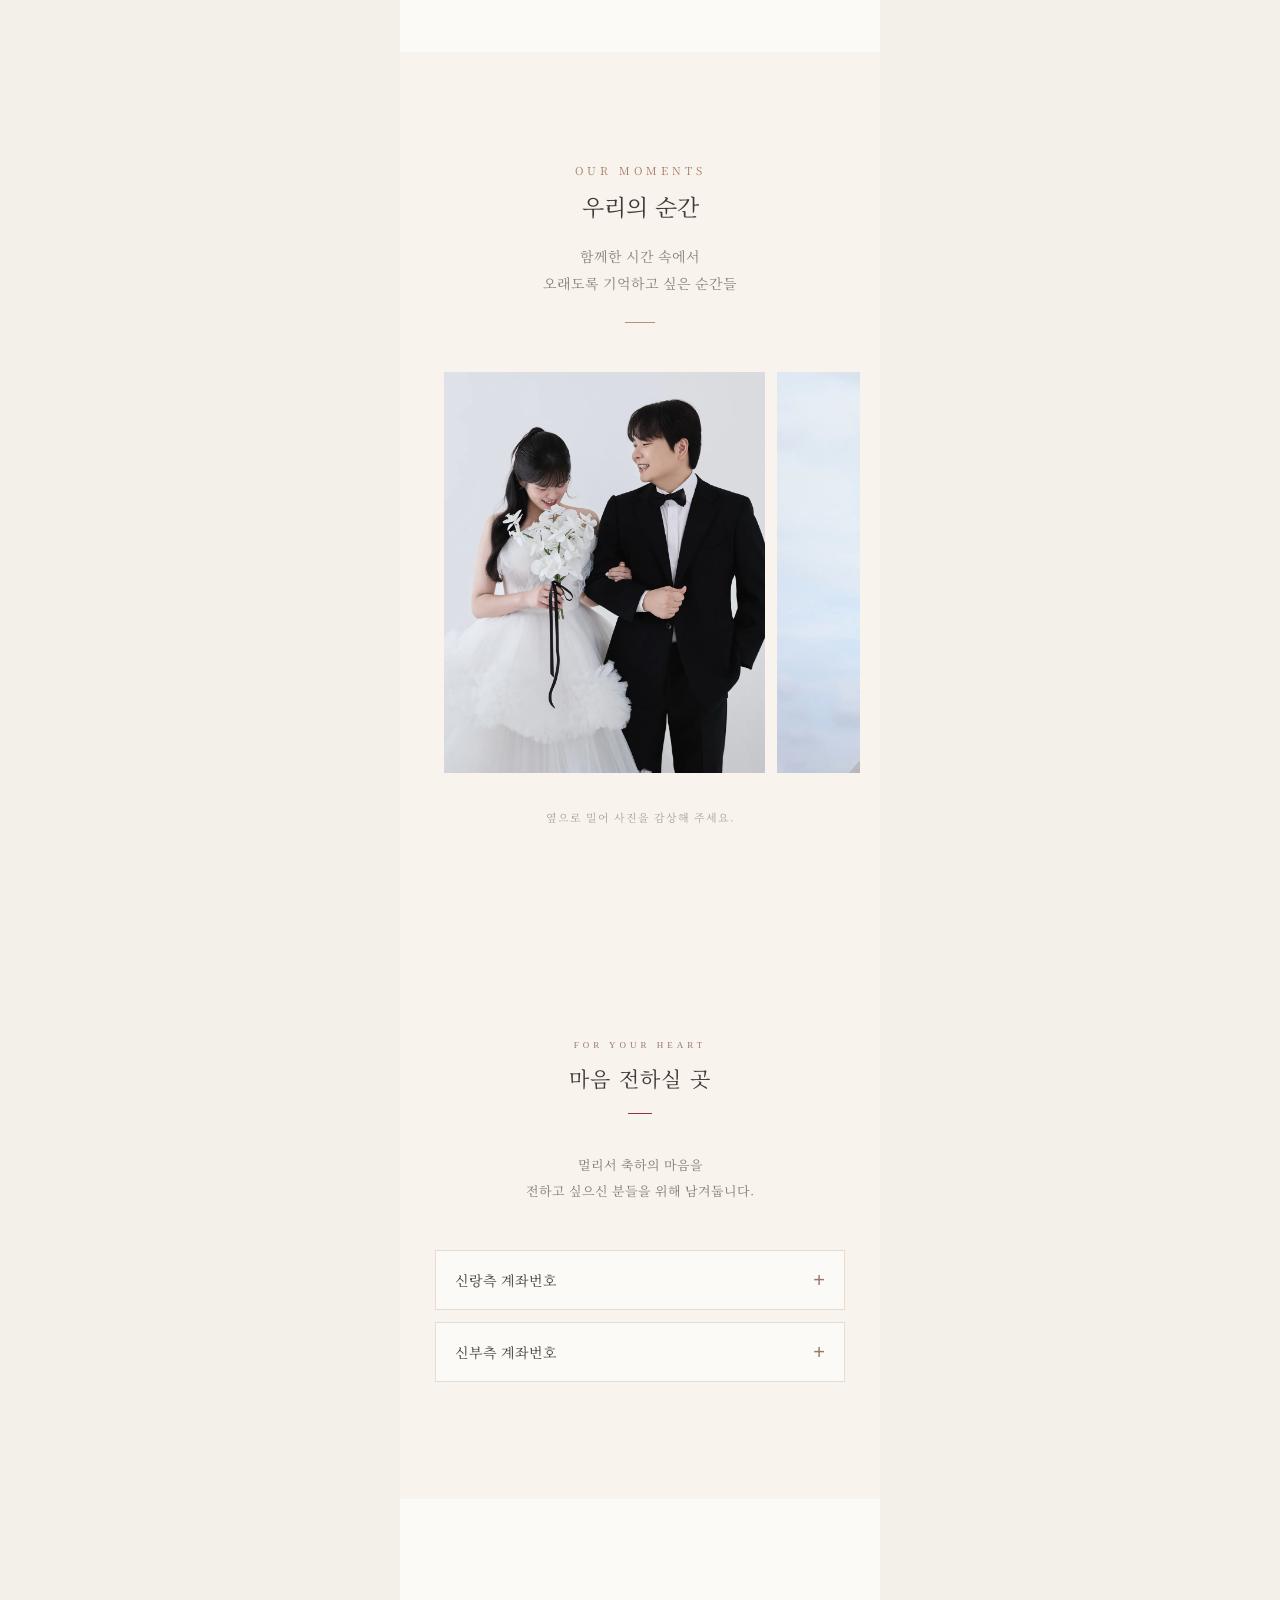
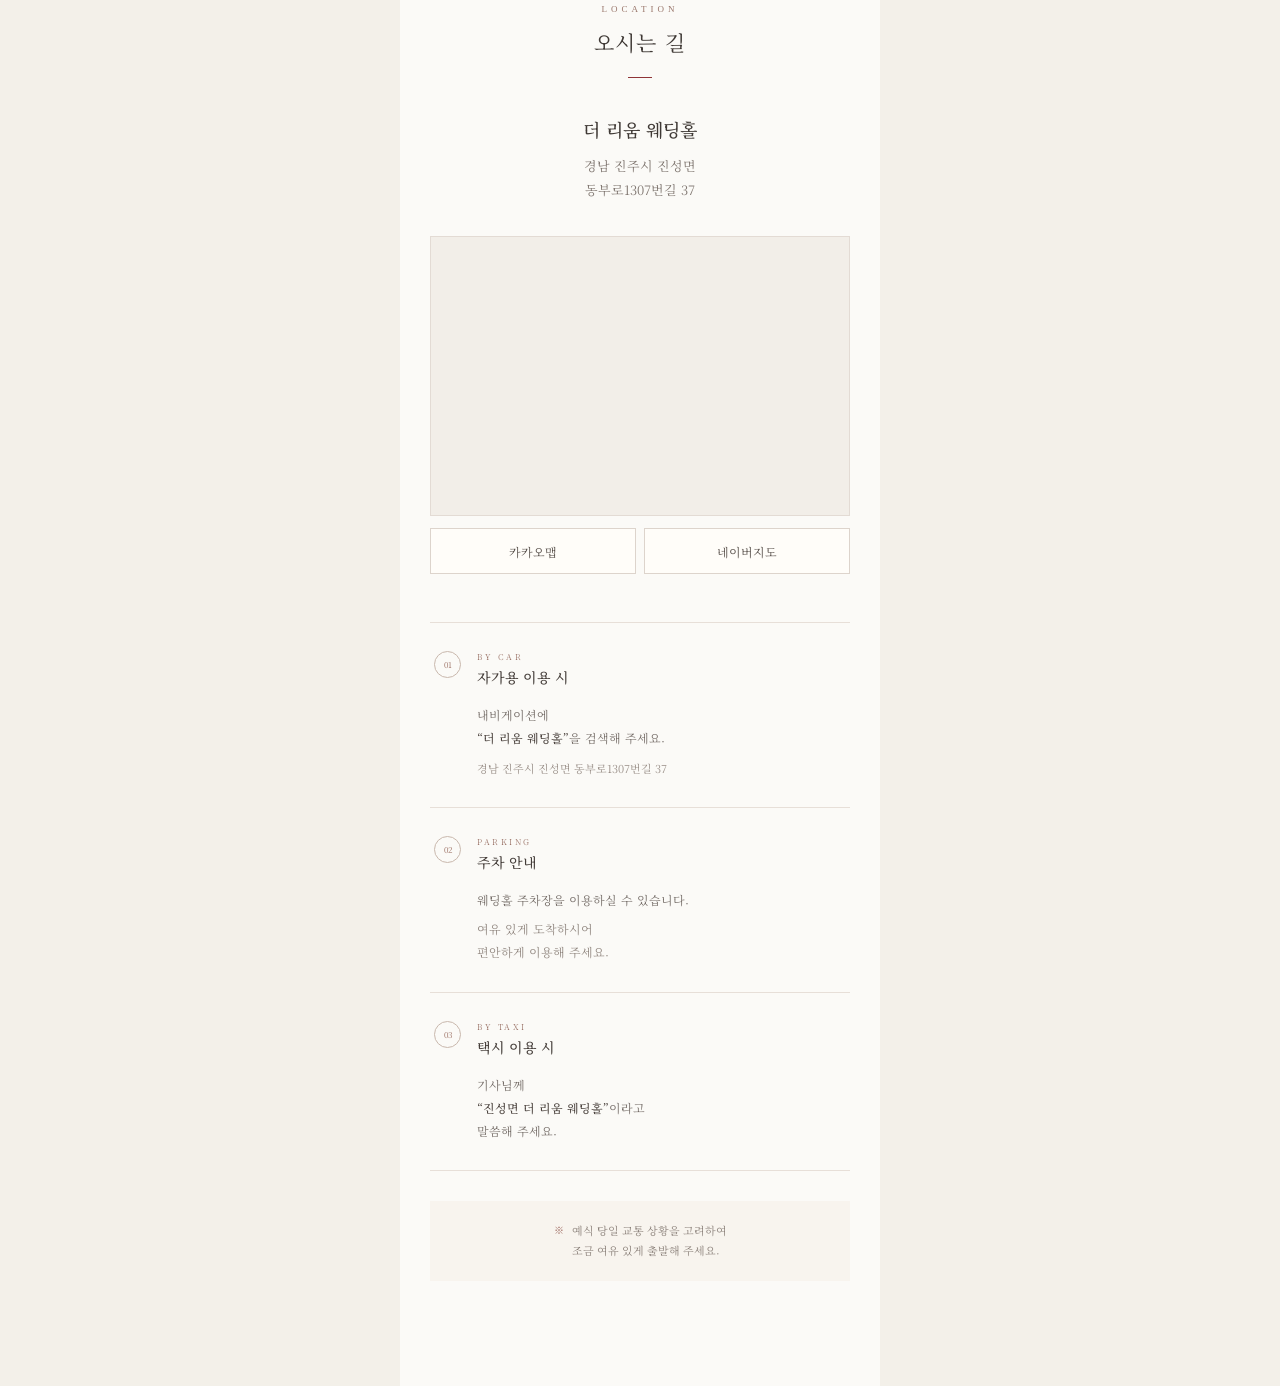
==== commit caca623a: "오프닝 , 스크롤 버튼 가독성 , 계좌번호 수정" ====
--- a/index.html
+++ b/index.html
@@ -43,9 +43,9 @@
       </p>
 
       <h1 class="wd-film-names">
+        김소미
+        <em>&amp;</em>
         임승택
-        <em>&amp;</em>
-        김소미
       </h1>
 
       <p class="wd-film-date">
@@ -56,8 +56,14 @@
         JINJU · THE RIUM
       </p>
 
-      <button class="wd-film-open" id="wdFilmButton" type="button">
-        OPEN INVITATION
+      <button class="wd-film-open" id="wdFilmButton" type="button" aria-label="청첩장 열기">
+        <span class="open-eng">
+          OPEN INVITATION
+        </span>
+
+        <span class="open-kor">
+          청첩장을 열어주세요
+        </span>
       </button>
 
     </div>
@@ -87,6 +93,17 @@
 
 
   <!-- 인트로 끝 -->
+
+  <!-- 배경음악 -->
+  <audio id="weddingMusic" loop preload="none">
+    <source src="./music/wedding.mp3" type="audio/mpeg">
+  </audio>
+
+
+  <!-- 음악 ON / OFF -->
+  <button type="button" id="musicToggle" class="music-toggle" aria-label="배경음악 끄기" aria-pressed="true">
+    <i class="fa-solid fa-volume-high"></i>
+  </button>
 
   <main class="wedding-container">
 
@@ -95,7 +112,7 @@
     ========================== -->
     <section class="main-section">
       <div class="hero-image">
-        <img src="./images/SON_3317.jpg" alt="임승택 김소미 웨딩사진" decoding="async">
+        <img src="./images/SON_3317_opening.webp" alt="임승택 김소미 웨딩사진" decoding="async">
 
         <div class="hero-text">
           <p class="hero-small">WE ARE GETTING MARRIED</p>
@@ -536,7 +553,7 @@
     ========================== -->
     <section class="invitation-section">
       <div class="invitation-photo fade-up">
-        <img src="./images/SON_3166.jpg" alt="임승택 김소미 웨딩사진" loading="lazy" decoding="async">
+        <img src="./images/SON_3166.webp" alt="임승택 김소미 웨딩사진" loading="lazy" decoding="async">
       </div>
 
       <div class="invitation-content fade-up">
@@ -608,7 +625,7 @@
     ========================== -->
     <section class="wedding-day-section">
       <div class="wedding-day-visual fade-up">
-        <img src="./images/day.jpg" alt="2026년 12월 19일 웨딩사진" loading="lazy" decoding="async">
+        <img src="./images/day.webp" alt="2026년 12월 19일 웨딩사진" loading="lazy" decoding="async">
 
         <div class="wedding-day-overlay">
           <p class="wedding-day-kicker">OUR WEDDING DAY</p>
@@ -695,85 +712,85 @@
         <!-- 가로 슬라이드 -->
         <div class="gallery-slider">
 
-          <button type="button" class="gallery-item" data-image="./images/SON_2279.jpg">
-            <img loading="lazy" decoding="async" src="./images/SON_2279.jpg" alt="승택과 소미 웨딩사진">
-          </button>
-
-
-          <button type="button" class="gallery-item" data-image="./images/SON_1951.jpg">
-            <img loading="lazy" decoding="async" src="./images/SON_1951.jpg" alt="승택과 소미 웨딩사진">
-          </button>
-
-
-          <button type="button" class="gallery-item" data-image="./images/SON_2105.jpg">
-            <img loading="lazy" decoding="async" src="./images/SON_2105.jpg" alt="승택과 소미 웨딩사진">
-          </button>
-
-
-          <button type="button" class="gallery-item" data-image="./images/SON_2213.jpg">
-            <img loading="lazy" decoding="async" src="./images/SON_2213.jpg" alt="승택과 소미 웨딩사진">
-          </button>
-
-
-          <button type="button" class="gallery-item" data-image="./images/SON_2542.jpg">
-            <img loading="lazy" decoding="async" src="./images/SON_2542.jpg" alt="승택과 소미 웨딩사진">
-          </button>
-
-
-          <button type="button" class="gallery-item" data-image="./images/SON_2055.jpg">
-            <img loading="lazy" decoding="async" src="./images/SON_2055.jpg" alt="승택과 소미 웨딩사진">
-          </button>
-
-          <button type="button" class="gallery-item" data-image="./images/SON_2745.jpg">
-            <img loading="lazy" decoding="async" src="./images/SON_2745.jpg" alt="승택과 소미 웨딩사진">
-          </button>
-
-          <button type="button" class="gallery-item" data-image="./images/SON_2832.jpg">
-            <img loading="lazy" decoding="async" src="./images/SON_2832.jpg" alt="승택과 소미 웨딩사진">
-          </button>
-
-          <button type="button" class="gallery-item" data-image="./images/SON_3015.jpg">
-            <img loading="lazy" decoding="async" src="./images/SON_3015.jpg" alt="승택과 소미 웨딩사진">
-          </button>
-
-          <button type="button" class="gallery-item" data-image="./images/SON_3082.jpg">
-            <img loading="lazy" decoding="async" src="./images/SON_3082.jpg" alt="승택과 소미 웨딩사진">
-          </button>
-
-          <button type="button" class="gallery-item" data-image="./images/SON_3103.jpg">
-            <img loading="lazy" decoding="async" src="./images/SON_3103.jpg" alt="승택과 소미 웨딩사진">
-          </button>
-
-          <button type="button" class="gallery-item" data-image="./images/SON_3216.jpg">
-            <img loading="lazy" decoding="async" src="./images/SON_3216.jpg" alt="승택과 소미 웨딩사진">
-          </button>
-
-          <button type="button" class="gallery-item" data-image="./images/SON_3273.jpg">
-            <img loading="lazy" decoding="async" src="./images/SON_3273.jpg" alt="승택과 소미 웨딩사진">
-          </button>
-
-          <button type="button" class="gallery-item" data-image="./images/SON_3317.jpg">
-            <img loading="lazy" decoding="async" src="./images/SON_3317.jpg" alt="승택과 소미 웨딩사진">
-          </button>
-
-          <button type="button" class="gallery-item" data-image="./images/SON_3513.jpg">
-            <img loading="lazy" decoding="async" src="./images/SON_3513.jpg" alt="승택과 소미 웨딩사진">
-          </button>
-
-          <button type="button" class="gallery-item" data-image="./images/SON_3559.jpg">
-            <img loading="lazy" decoding="async" src="./images/SON_3559.jpg" alt="승택과 소미 웨딩사진">
-          </button>
-
-          <button type="button" class="gallery-item" data-image="./images/SON_3620.jpg">
-            <img loading="lazy" decoding="async" src="./images/SON_3620.jpg" alt="승택과 소미 웨딩사진">
-          </button>
-
-          <button type="button" class="gallery-item" data-image="./images/SON_3651.jpg">
-            <img loading="lazy" decoding="async" src="./images/SON_3651.jpg" alt="승택과 소미 웨딩사진">
-          </button>
-
-          <button type="button" class="gallery-item" data-image="./images/SON_3756.jpg">
-            <img loading="lazy" decoding="async" src="./images/SON_3756.jpg" alt="승택과 소미 웨딩사진">
+          <button type="button" class="gallery-item" data-image="./images/SON_2279.webp">
+            <img loading="lazy" decoding="async" src="./images/SON_2279.webp" alt="승택과 소미 웨딩사진">
+          </button>
+
+
+          <button type="button" class="gallery-item" data-image="./images/SON_1951.webp">
+            <img loading="lazy" decoding="async" src="./images/SON_1951.webp" alt="승택과 소미 웨딩사진">
+          </button>
+
+
+          <button type="button" class="gallery-item" data-image="./images/SON_2105.webp">
+            <img loading="lazy" decoding="async" src="./images/SON_2105.webp" alt="승택과 소미 웨딩사진">
+          </button>
+
+
+          <button type="button" class="gallery-item" data-image="./images/SON_2213.webp">
+            <img loading="lazy" decoding="async" src="./images/SON_2213.webp" alt="승택과 소미 웨딩사진">
+          </button>
+
+
+          <button type="button" class="gallery-item" data-image="./images/SON_2542.webp">
+            <img loading="lazy" decoding="async" src="./images/SON_2542.webp" alt="승택과 소미 웨딩사진">
+          </button>
+
+
+          <button type="button" class="gallery-item" data-image="./images/SON_2055.webp">
+            <img loading="lazy" decoding="async" src="./images/SON_2055.webp" alt="승택과 소미 웨딩사진">
+          </button>
+
+          <button type="button" class="gallery-item" data-image="./images/SON_2745.webp">
+            <img loading="lazy" decoding="async" src="./images/SON_2745.webp" alt="승택과 소미 웨딩사진">
+          </button>
+
+          <button type="button" class="gallery-item" data-image="./images/SON_2832.webp">
+            <img loading="lazy" decoding="async" src="./images/SON_2832.webp" alt="승택과 소미 웨딩사진">
+          </button>
+
+          <button type="button" class="gallery-item" data-image="./images/SON_3015.webp">
+            <img loading="lazy" decoding="async" src="./images/SON_3015.webp" alt="승택과 소미 웨딩사진">
+          </button>
+
+          <button type="button" class="gallery-item" data-image="./images/SON_3082.webp">
+            <img loading="lazy" decoding="async" src="./images/SON_3082.webp" alt="승택과 소미 웨딩사진">
+          </button>
+
+          <button type="button" class="gallery-item" data-image="./images/SON_3103.webp">
+            <img loading="lazy" decoding="async" src="./images/SON_3103.webp" alt="승택과 소미 웨딩사진">
+          </button>
+
+          <button type="button" class="gallery-item" data-image="./images/SON_3216.webp">
+            <img loading="lazy" decoding="async" src="./images/SON_3216.webp" alt="승택과 소미 웨딩사진">
+          </button>
+
+          <button type="button" class="gallery-item" data-image="./images/SON_3273.webp">
+            <img loading="lazy" decoding="async" src="./images/SON_3273.webp" alt="승택과 소미 웨딩사진">
+          </button>
+
+          <button type="button" class="gallery-item" data-image="./images/SON_3317_opening.webp">
+            <img loading="lazy" decoding="async" src="./images/SON_3317_opening.webp" alt="승택과 소미 웨딩사진">
+          </button>
+
+          <button type="button" class="gallery-item" data-image="./images/SON_3513.webp">
+            <img loading="lazy" decoding="async" src="./images/SON_3513.webp" alt="승택과 소미 웨딩사진">
+          </button>
+
+          <button type="button" class="gallery-item" data-image="./images/SON_3559.webp">
+            <img loading="lazy" decoding="async" src="./images/SON_3559.webp" alt=" 승택과 소미 웨딩사진">
+          </button>
+
+          <button type="button" class="gallery-item" data-image="./images/SON_3620.webp">
+            <img loading="lazy" decoding="async" src="./images/SON_3620.webp" alt="승택과 소미 웨딩사진">
+          </button>
+
+          <button type="button" class="gallery-item" data-image="./images/SON_3651.webp">
+            <img loading="lazy" decoding="async" src="./images/SON_3651.webp" alt="승택과 소미 웨딩사진">
+          </button>
+
+          <button type="button" class="gallery-item" data-image="./images/SON_3756.webp">
+            <img loading="lazy" decoding="async" src="./images/SON_3756.webp" alt="승택과 소미 웨딩사진">
           </button>
 
 
@@ -972,10 +989,10 @@
               <div class="account-number">
 
                 <span>
-                  농협 82113-52-041441
+                  농협 821113-52-041441
                 </span>
 
-                <button type="button" class="copy-account" data-account="82113-52-041441">
+                <button type="button" class="copy-account" data-account="821113-52-041441">
                   복사
                 </button>
 
--- a/css/wedding.css
+++ b/css/wedding.css
@@ -145,29 +145,65 @@
 
   display: flex;
   flex-direction: column;
-
   align-items: center;
 
   gap: 8px;
-}
+
+  z-index: 3;
+}
+
+
+/* SCROLL 글자 */
 
 .hero-scroll span {
-  font-size: 8px;
-
-  letter-spacing: 3px;
-
-  color: rgba(255, 255, 255, 0.9);
-
-  text-shadow: 0 1px 4px rgba(0, 0, 0, 0.2);
-}
+  font-size: 9px;
+
+  font-weight: 500;
+
+  letter-spacing: 3.2px;
+
+  color: #fff;
+
+  text-shadow:
+    0 1px 3px rgba(0, 0, 0, 0.7),
+    0 2px 8px rgba(0, 0, 0, 0.45);
+}
+
+/* 아래 세로선 */
 
 .scroll-line {
   width: 1px;
-  height: 28px;
-
-  background-color: rgba(255, 255, 255, 0.8);
+  height: 32px;
+
+  background-color: #fff;
+
+  box-shadow:
+    0 1px 4px rgba(0, 0, 0, 0.55);
 
   animation: scrollMove 1.8s infinite;
+}
+
+.hero-scroll::before {
+  content: "";
+
+  position: absolute;
+
+  width: 100px;
+  height: 90px;
+
+  left: 50%;
+  top: 50%;
+
+  transform: translate(-50%, -50%);
+
+  background:
+    radial-gradient(ellipse,
+      rgba(0, 0, 0, 0.22) 0%,
+      rgba(0, 0, 0, 0) 70%);
+
+  z-index: -1;
+
+  pointer-events: none;
 }
 
 
@@ -2417,19 +2453,35 @@
 ========================= */
 
 .wd-film-open {
-  position: relative;
-
-  display: inline-block;
-
-  margin-top: 38px;
-  padding: 10px 0 8px;
-
-  border: 0;
-
-  background:
-    transparent;
+  margin-top: 34px;
+
+  padding: 12px 24px 13px;
+
+  border: 1px solid rgba(255, 255, 255, 0.62);
+  border-radius: 30px;
+
+  background: rgba(20, 18, 17, 0.18);
 
   color: #fff;
+
+  backdrop-filter: blur(6px);
+  -webkit-backdrop-filter: blur(6px);
+
+  box-shadow:
+    0 5px 20px rgba(0, 0, 0, 0.12);
+
+  cursor: pointer;
+
+  animation:
+    wdFilmTitleUp .95s 1.65s ease forwards,
+    invitationFloat 2.4s 2.6s ease-in-out infinite;
+}
+
+
+/* 영어 */
+
+.open-eng {
+  display: block;
 
   font-family:
     "Cormorant Garamond",
@@ -2437,16 +2489,117 @@
     serif;
 
   font-size: 11px;
-  letter-spacing: 3.3px;
-
-  cursor: pointer;
-
-  touch-action: manipulation;
-
-  -webkit-tap-highlight-color:
-    transparent;
-
-  animation-delay: 1.65s;
+  letter-spacing: 3.2px;
+
+  color: #fff;
+
+  text-shadow:
+    0 1px 5px rgba(0, 0, 0, 0.35);
+}
+
+
+/* 한글 */
+
+.open-kor {
+  display: block;
+
+  margin-top: 6px;
+
+  font-family:
+    "Noto Serif KR",
+    serif;
+
+  font-size: 9px;
+  font-weight: 300;
+
+  letter-spacing: 1.2px;
+
+  color: rgba(255, 255, 255, 0.82);
+}
+
+
+/* 기존 밑줄 제거 */
+
+.wd-film-open::after {
+  display: none;
+}
+
+
+/* 버튼 전체 둥실둥실 */
+
+@keyframes invitationFloat {
+
+  0%,
+  100% {
+    transform: translateY(0) scale(1);
+  }
+
+  50% {
+    transform: translateY(-3px) scale(1.01);
+  }
+
+}
+
+
+.open-eng {
+  display: block;
+
+  font-size: 11px;
+  letter-spacing: 3px;
+}
+
+.open-kor {
+  display: block;
+
+  margin-top: 5px;
+
+  font-size: 9px;
+  letter-spacing: 1px;
+
+  color: rgba(255, 255, 255, .72);
+}
+
+.wd-film-open i {
+  display: block;
+
+  margin-top: 9px;
+
+  font-size: 9px;
+
+  animation: openArrow 1.5s ease-in-out infinite;
+}
+
+@keyframes openArrow {
+
+  0%,
+  100% {
+    transform: translateY(0);
+    opacity: .5;
+  }
+
+  50% {
+    transform: translateY(5px);
+    opacity: 1;
+  }
+
+}
+
+.open-eng {
+  display: block;
+
+  font-size: 11px;
+  letter-spacing: 3px;
+}
+
+.open-kor {
+  display: block;
+
+  margin-top: 5px;
+
+  font-size: 9px;
+  letter-spacing: 1px;
+
+  color: rgba(255, 255, 255, .72);
 }
 
 .wd-film-open::after {
@@ -2843,4 +2996,82 @@
 
 .name-contact-btn:active {
   transform: scale(.9);
+}
+
+
+/* =========================================
+   배경 음악 버튼
+========================================= */
+
+.music-toggle {
+  position: fixed;
+
+  right: 18px;
+  top: 18px;
+
+  z-index: 9000;
+
+  width: 38px;
+  height: 38px;
+
+  display: flex;
+  justify-content: center;
+  align-items: center;
+
+  padding: 0;
+
+  border: 1px solid rgba(181, 56, 62, 0.25);
+  border-radius: 50%;
+
+  background: rgba(251, 250, 247, 0.86);
+
+  color: #9b655b;
+
+  box-shadow:
+    0 3px 12px rgba(60, 45, 38, 0.08);
+
+  backdrop-filter: blur(8px);
+  -webkit-backdrop-filter: blur(8px);
+
+  cursor: pointer;
+
+  opacity: 0;
+  visibility: hidden;
+
+  transform: translateY(-5px);
+
+  transition:
+    opacity 0.4s ease,
+    visibility 0.4s ease,
+    transform 0.4s ease,
+    background-color 0.25s ease;
+
+  -webkit-tap-highlight-color: transparent;
+}
+
+
+.music-toggle.is-visible {
+  opacity: 1;
+  visibility: visible;
+
+  transform: translateY(0);
+}
+
+
+.music-toggle i {
+  font-size: 13px;
+}
+
+
+.music-toggle:active {
+  transform: scale(0.92);
+}
+
+
+/* 음악이 꺼졌을 때 */
+
+.music-toggle.is-muted {
+  color: #a69b94;
+
+  background: rgba(251, 250, 247, 0.74);
 }
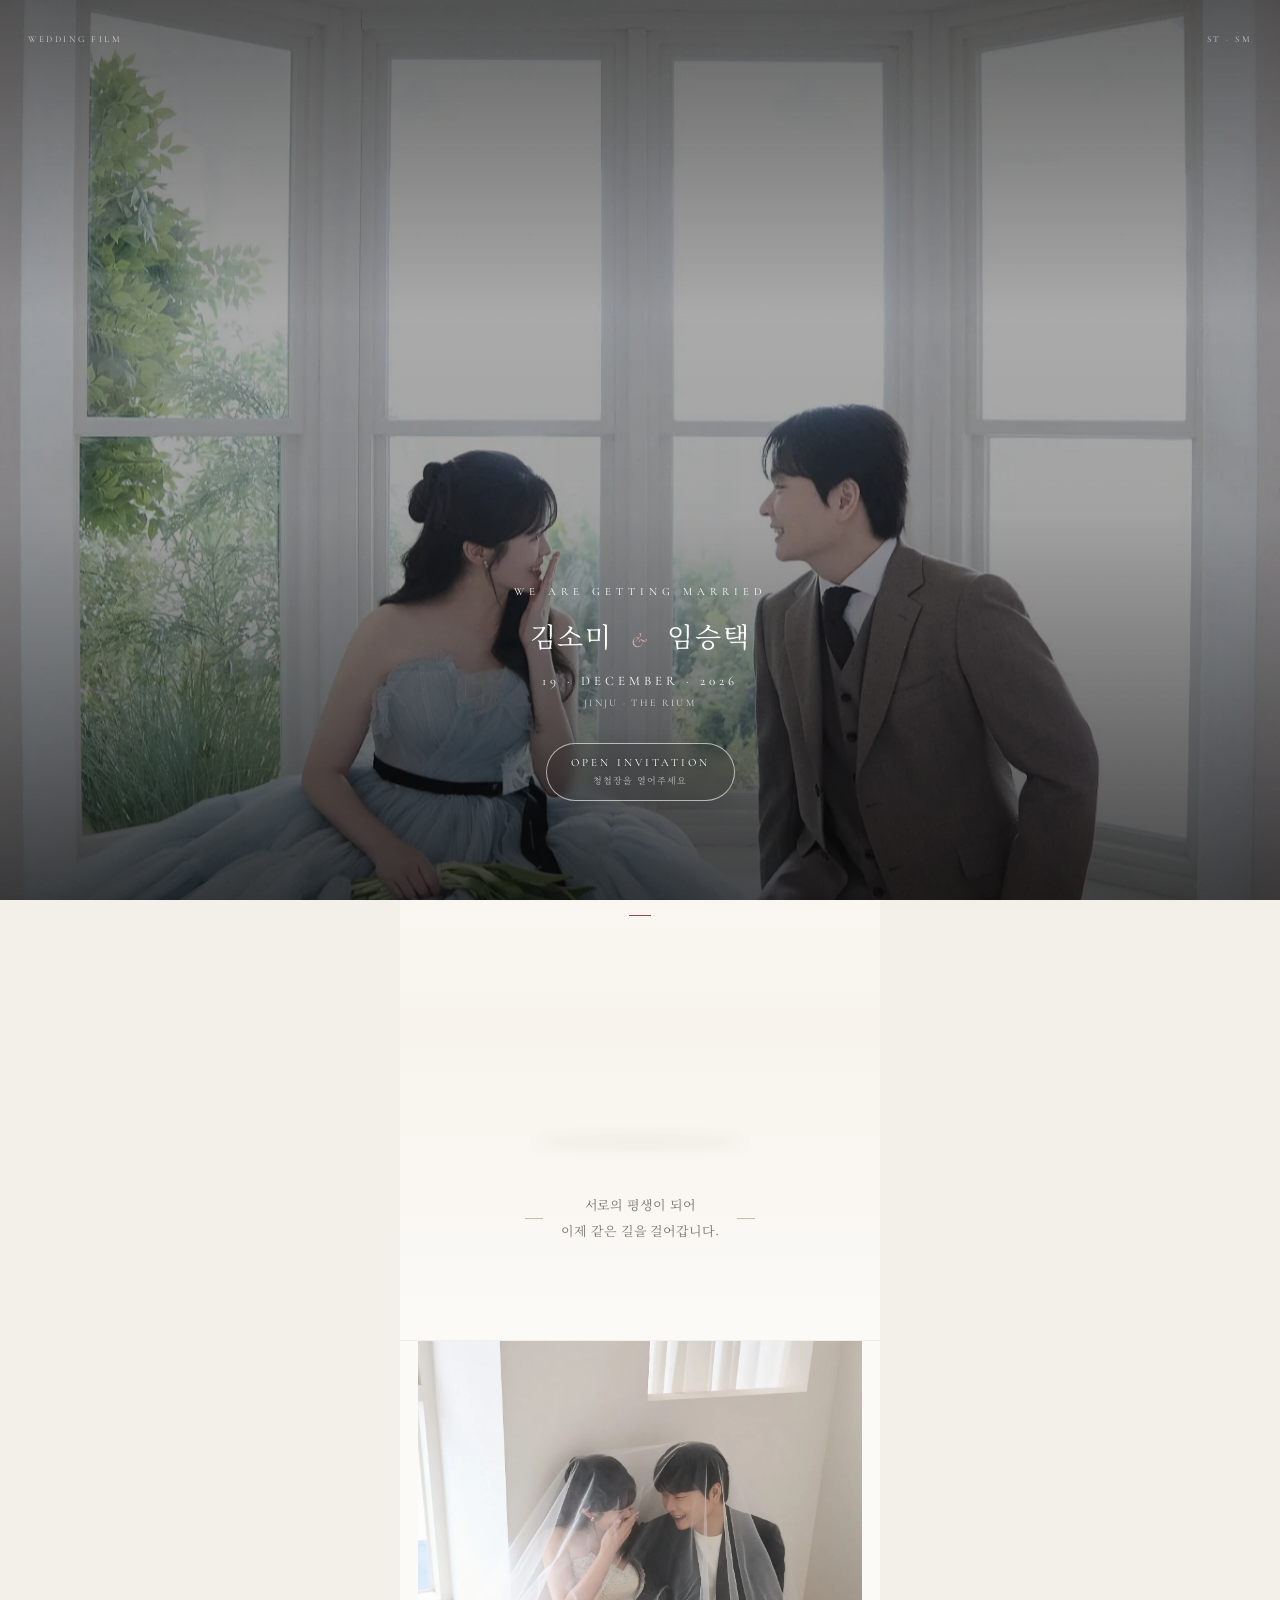
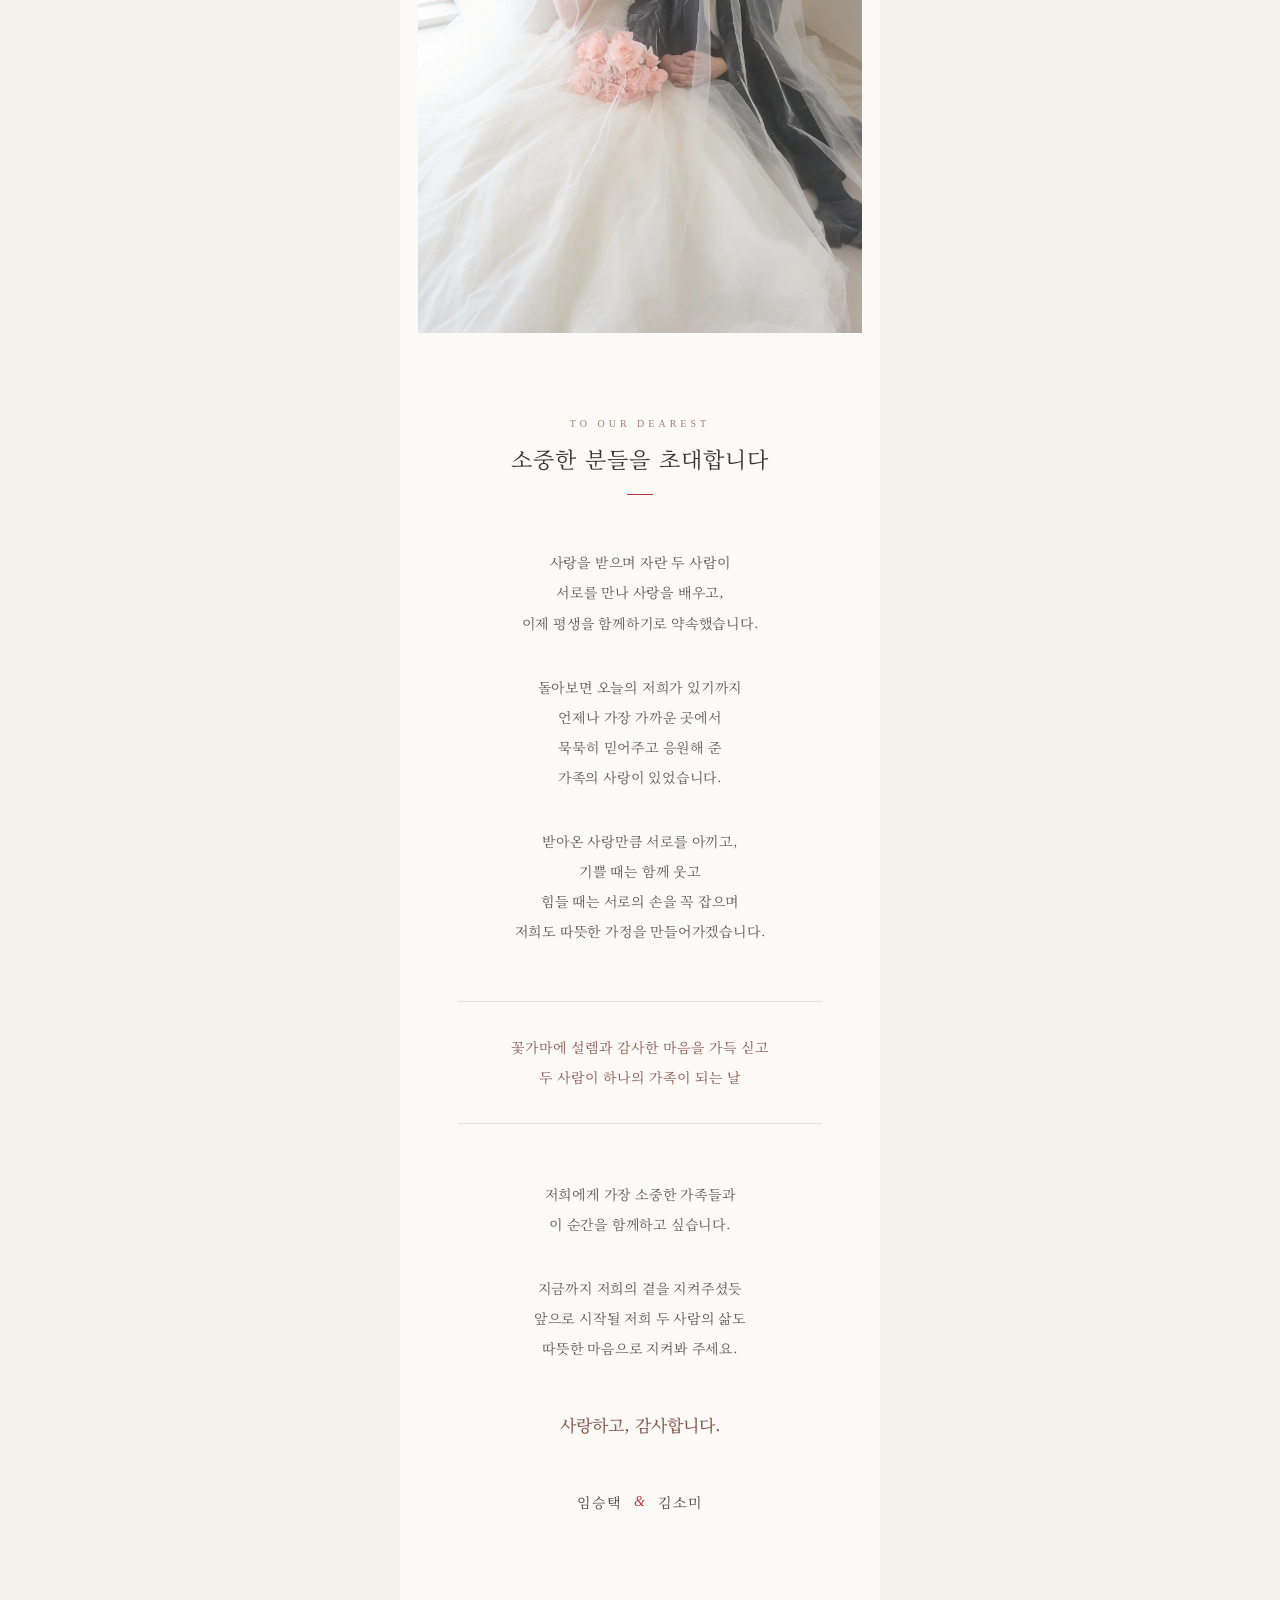
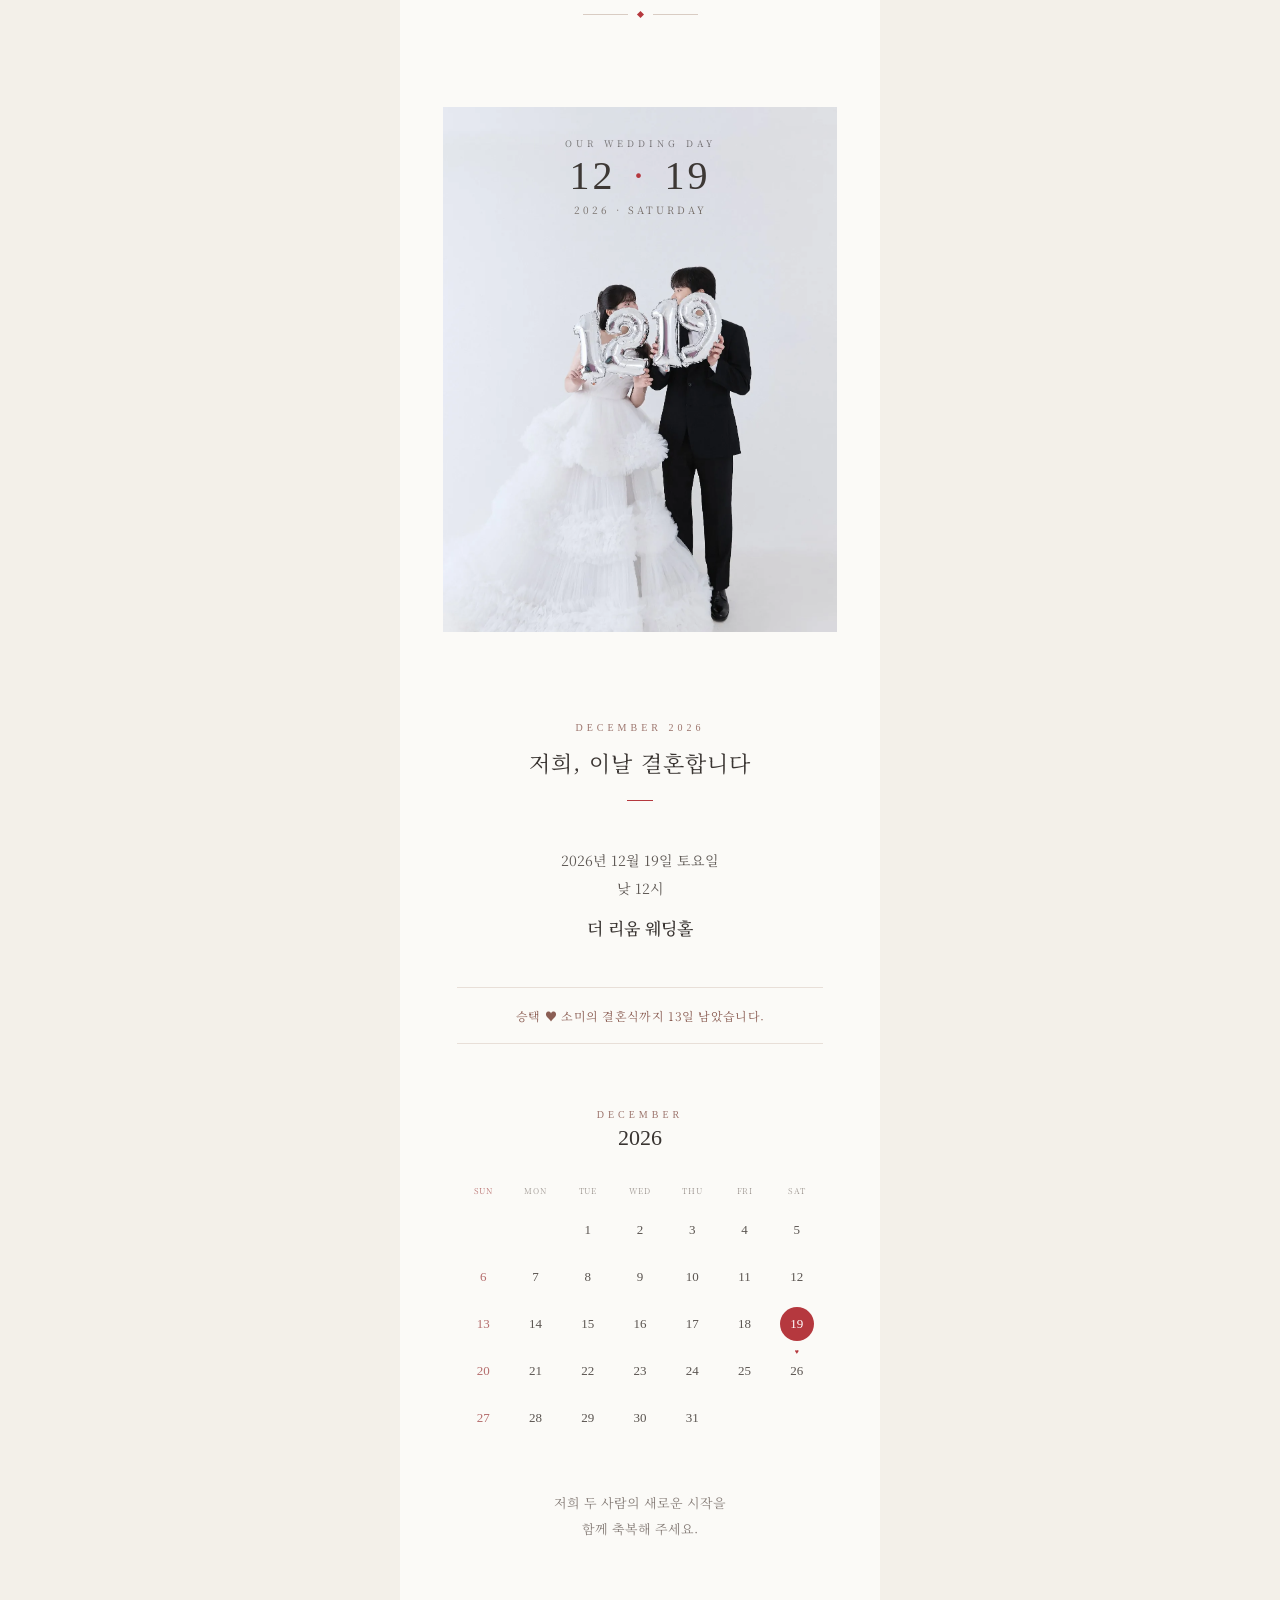
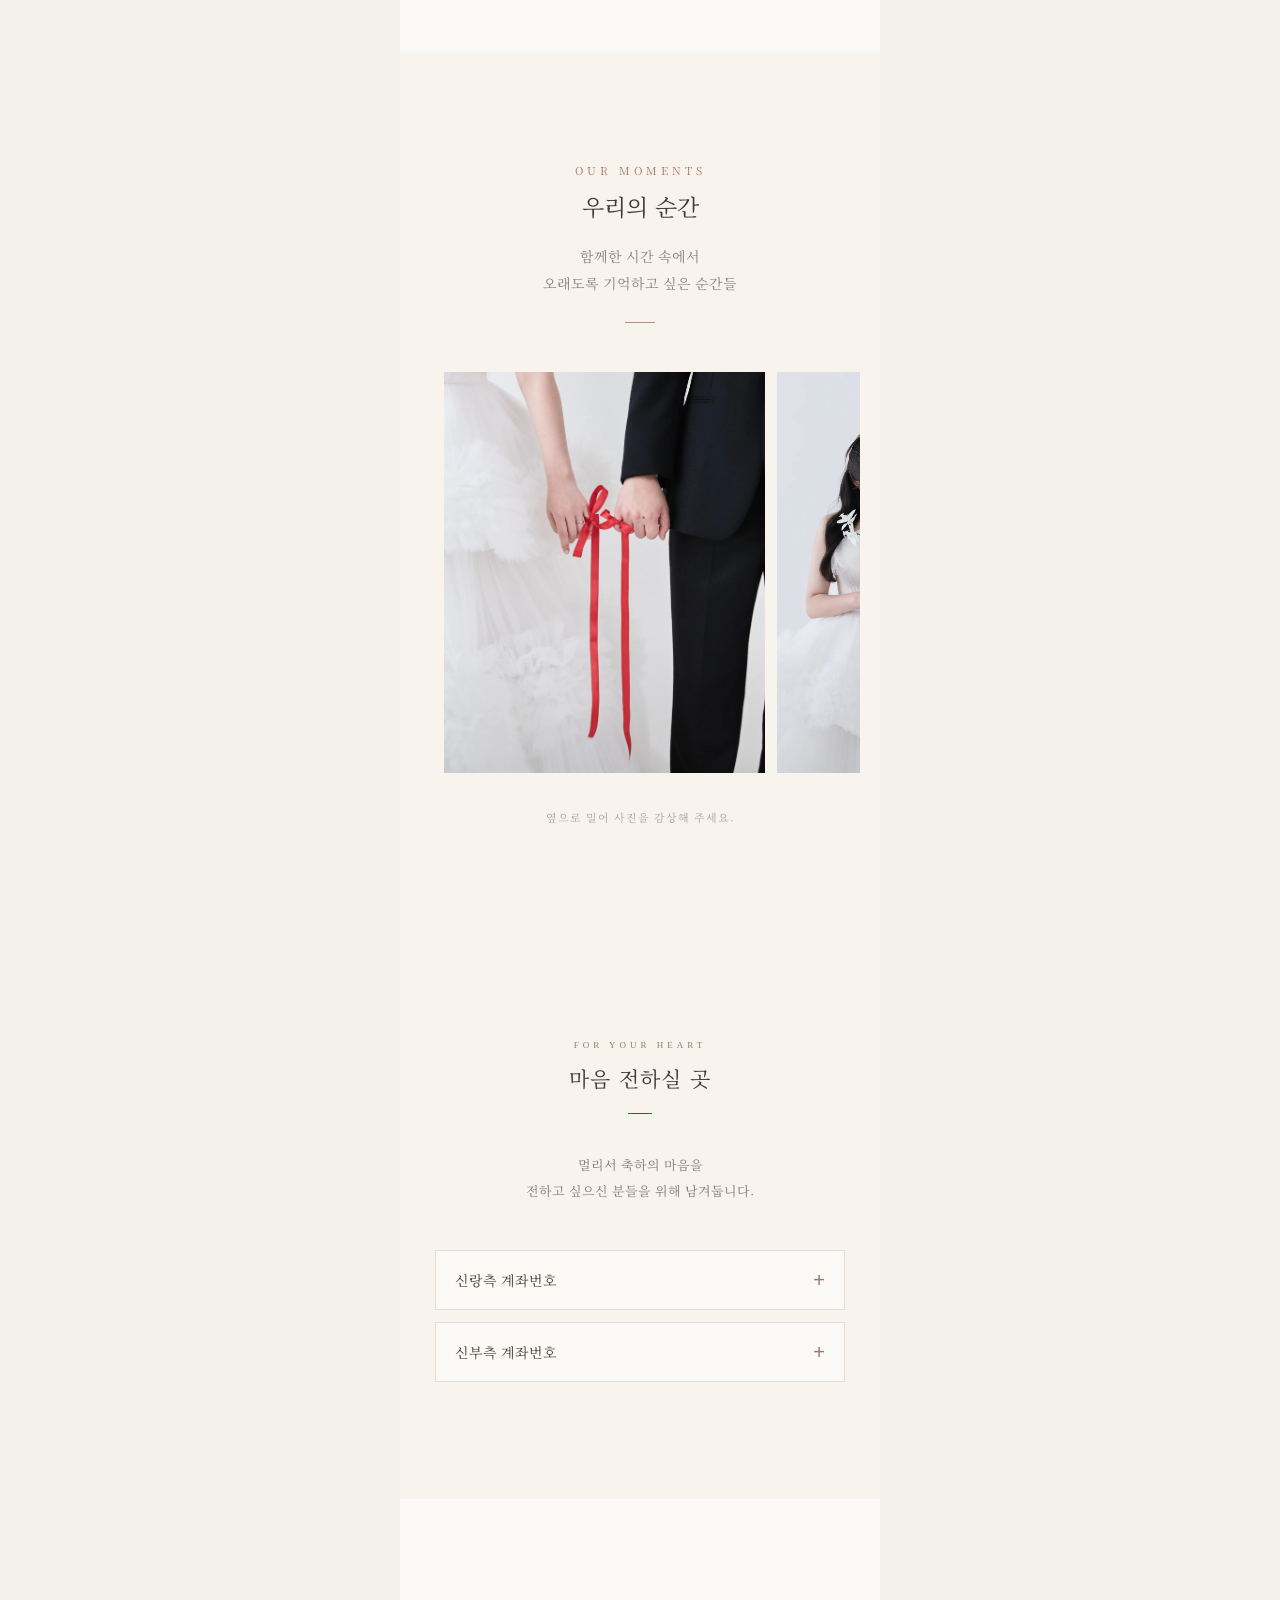
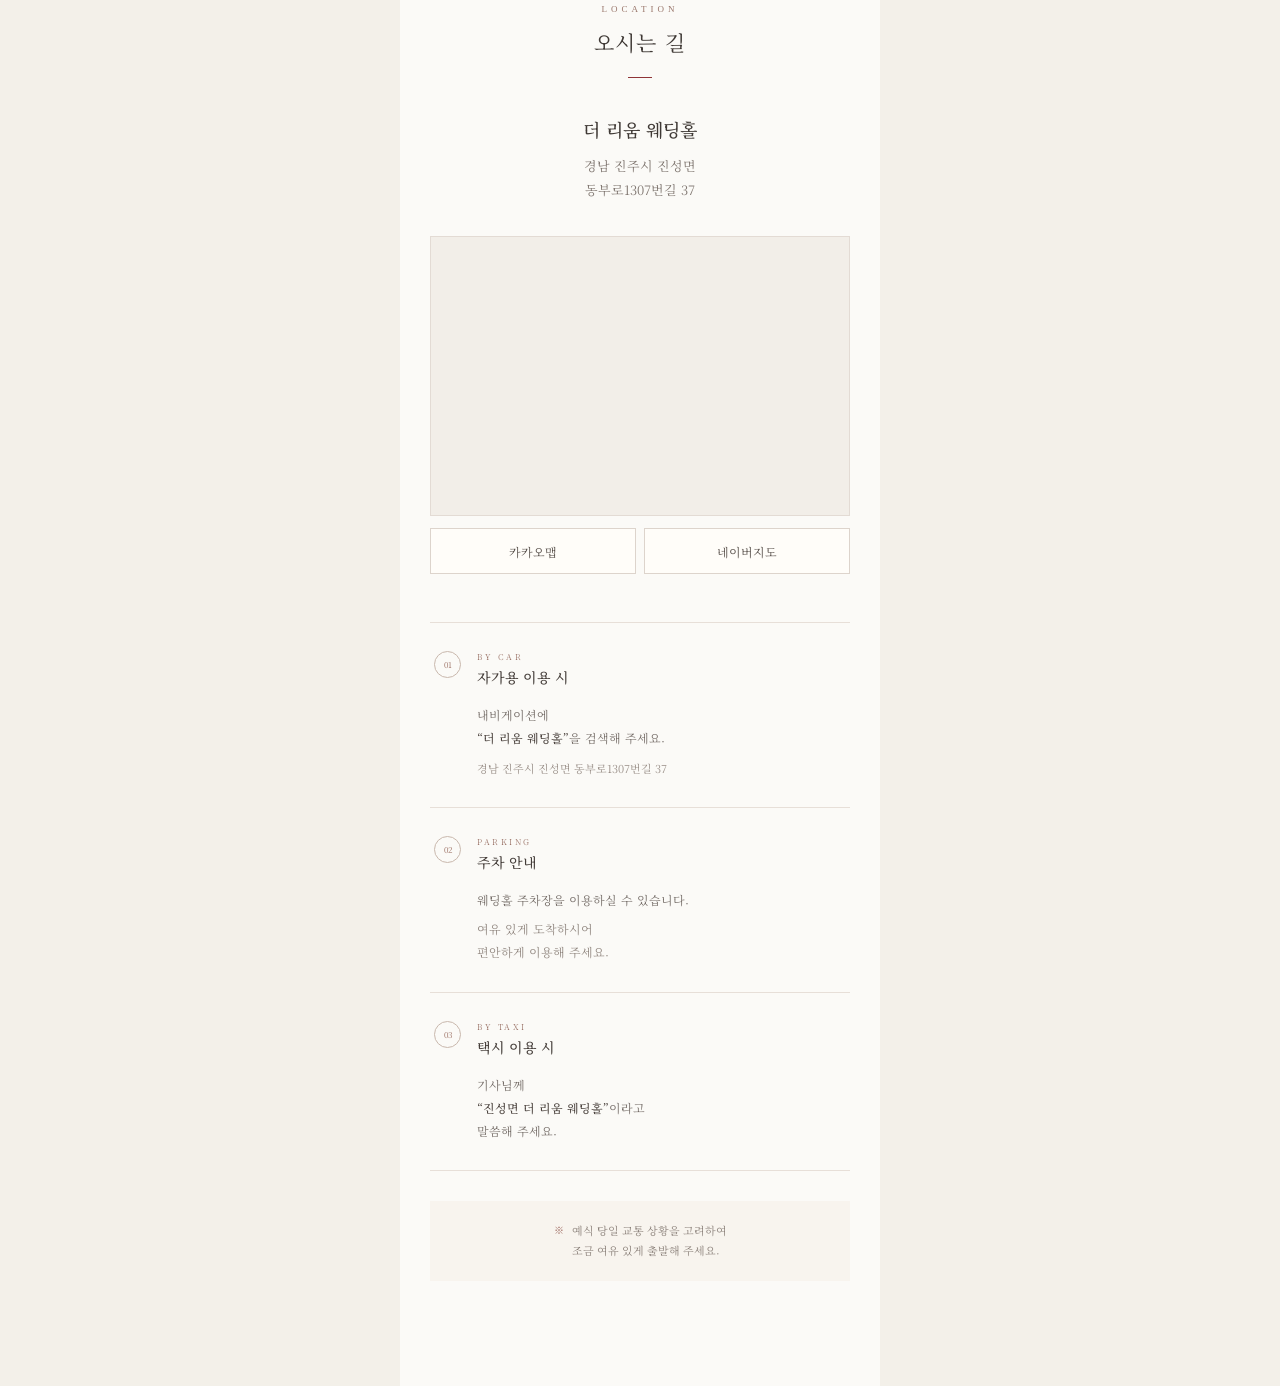
==== commit 0ef1a241: "스크롤크기, 사진추가" ====
--- a/index.html
+++ b/index.html
@@ -712,6 +712,10 @@
         <!-- 가로 슬라이드 -->
         <div class="gallery-slider">
 
+          <button type="button" class="gallery-item" data-image="./images/SON.webp">
+            <img loading="lazy" decoding="async" src="./images/SON.webp" alt="승택과 소미 웨딩사진">
+          </button>
+
           <button type="button" class="gallery-item" data-image="./images/SON_2279.webp">
             <img loading="lazy" decoding="async" src="./images/SON_2279.webp" alt="승택과 소미 웨딩사진">
           </button>
@@ -749,20 +753,24 @@
             <img loading="lazy" decoding="async" src="./images/SON_2832.webp" alt="승택과 소미 웨딩사진">
           </button>
 
+
+          <button type="button" class="gallery-item" data-image="./images/SON_3082.webp">
+            <img loading="lazy" decoding="async" src="./images/SON_3082.webp" alt="승택과 소미 웨딩사진">
+          </button>
+
+          <button type="button" class="gallery-item" data-image="./images/SON_3103.webp">
+            <img loading="lazy" decoding="async" src="./images/SON_3103.webp" alt="승택과 소미 웨딩사진">
+          </button>
+
+          <button type="button" class="gallery-item" data-image="./images/SON_3216.webp">
+            <img loading="lazy" decoding="async" src="./images/SON_3216.webp" alt="승택과 소미 웨딩사진">
+          </button>
+
           <button type="button" class="gallery-item" data-image="./images/SON_3015.webp">
             <img loading="lazy" decoding="async" src="./images/SON_3015.webp" alt="승택과 소미 웨딩사진">
           </button>
-
-          <button type="button" class="gallery-item" data-image="./images/SON_3082.webp">
-            <img loading="lazy" decoding="async" src="./images/SON_3082.webp" alt="승택과 소미 웨딩사진">
-          </button>
-
-          <button type="button" class="gallery-item" data-image="./images/SON_3103.webp">
-            <img loading="lazy" decoding="async" src="./images/SON_3103.webp" alt="승택과 소미 웨딩사진">
-          </button>
-
-          <button type="button" class="gallery-item" data-image="./images/SON_3216.webp">
-            <img loading="lazy" decoding="async" src="./images/SON_3216.webp" alt="승택과 소미 웨딩사진">
+          <button type="button" class="gallery-item" data-image="./images/SON_1832.webp">
+            <img loading="lazy" decoding="async" src="./images/SON_1832.webp" alt="승택과 소미 웨딩사진">
           </button>
 
           <button type="button" class="gallery-item" data-image="./images/SON_3273.webp">
@@ -791,6 +799,14 @@
 
           <button type="button" class="gallery-item" data-image="./images/SON_3756.webp">
             <img loading="lazy" decoding="async" src="./images/SON_3756.webp" alt="승택과 소미 웨딩사진">
+          </button>
+
+          <button type="button" class="gallery-item" data-image="./images/SON_3797.webp">
+            <img loading="lazy" decoding="async" src="./images/SON_3797.webp" alt="승택과 소미 웨딩사진">
+          </button>
+
+          <button type="button" class="gallery-item" data-image="./images/SON_3805.webp">
+            <img loading="lazy" decoding="async" src="./images/SON_3805.webp" alt="승택과 소미 웨딩사진">
           </button>
 
 
--- a/css/wedding.css
+++ b/css/wedding.css
@@ -156,9 +156,9 @@
 /* SCROLL 글자 */
 
 .hero-scroll span {
-  font-size: 9px;
-
-  font-weight: 500;
+  font-size: 15px;
+
+  font-weight: 600;
 
   letter-spacing: 3.2px;
 
